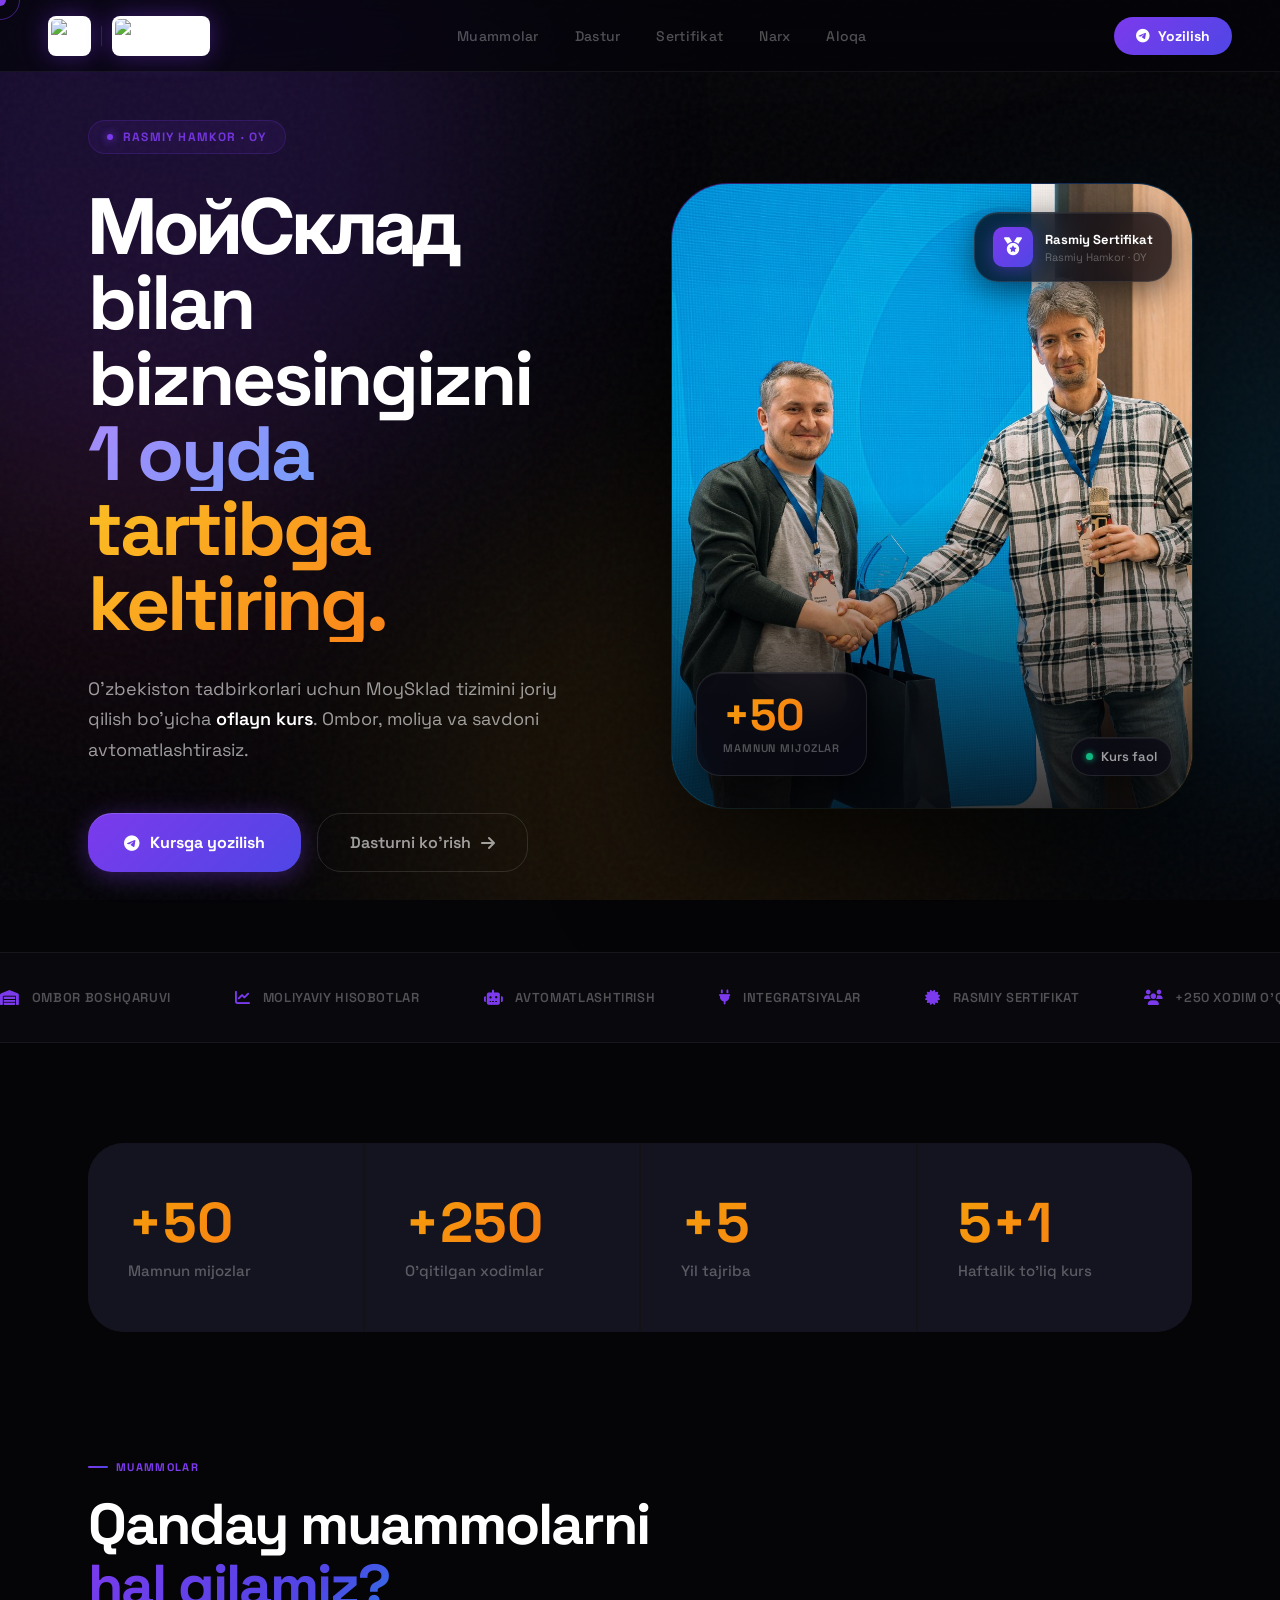
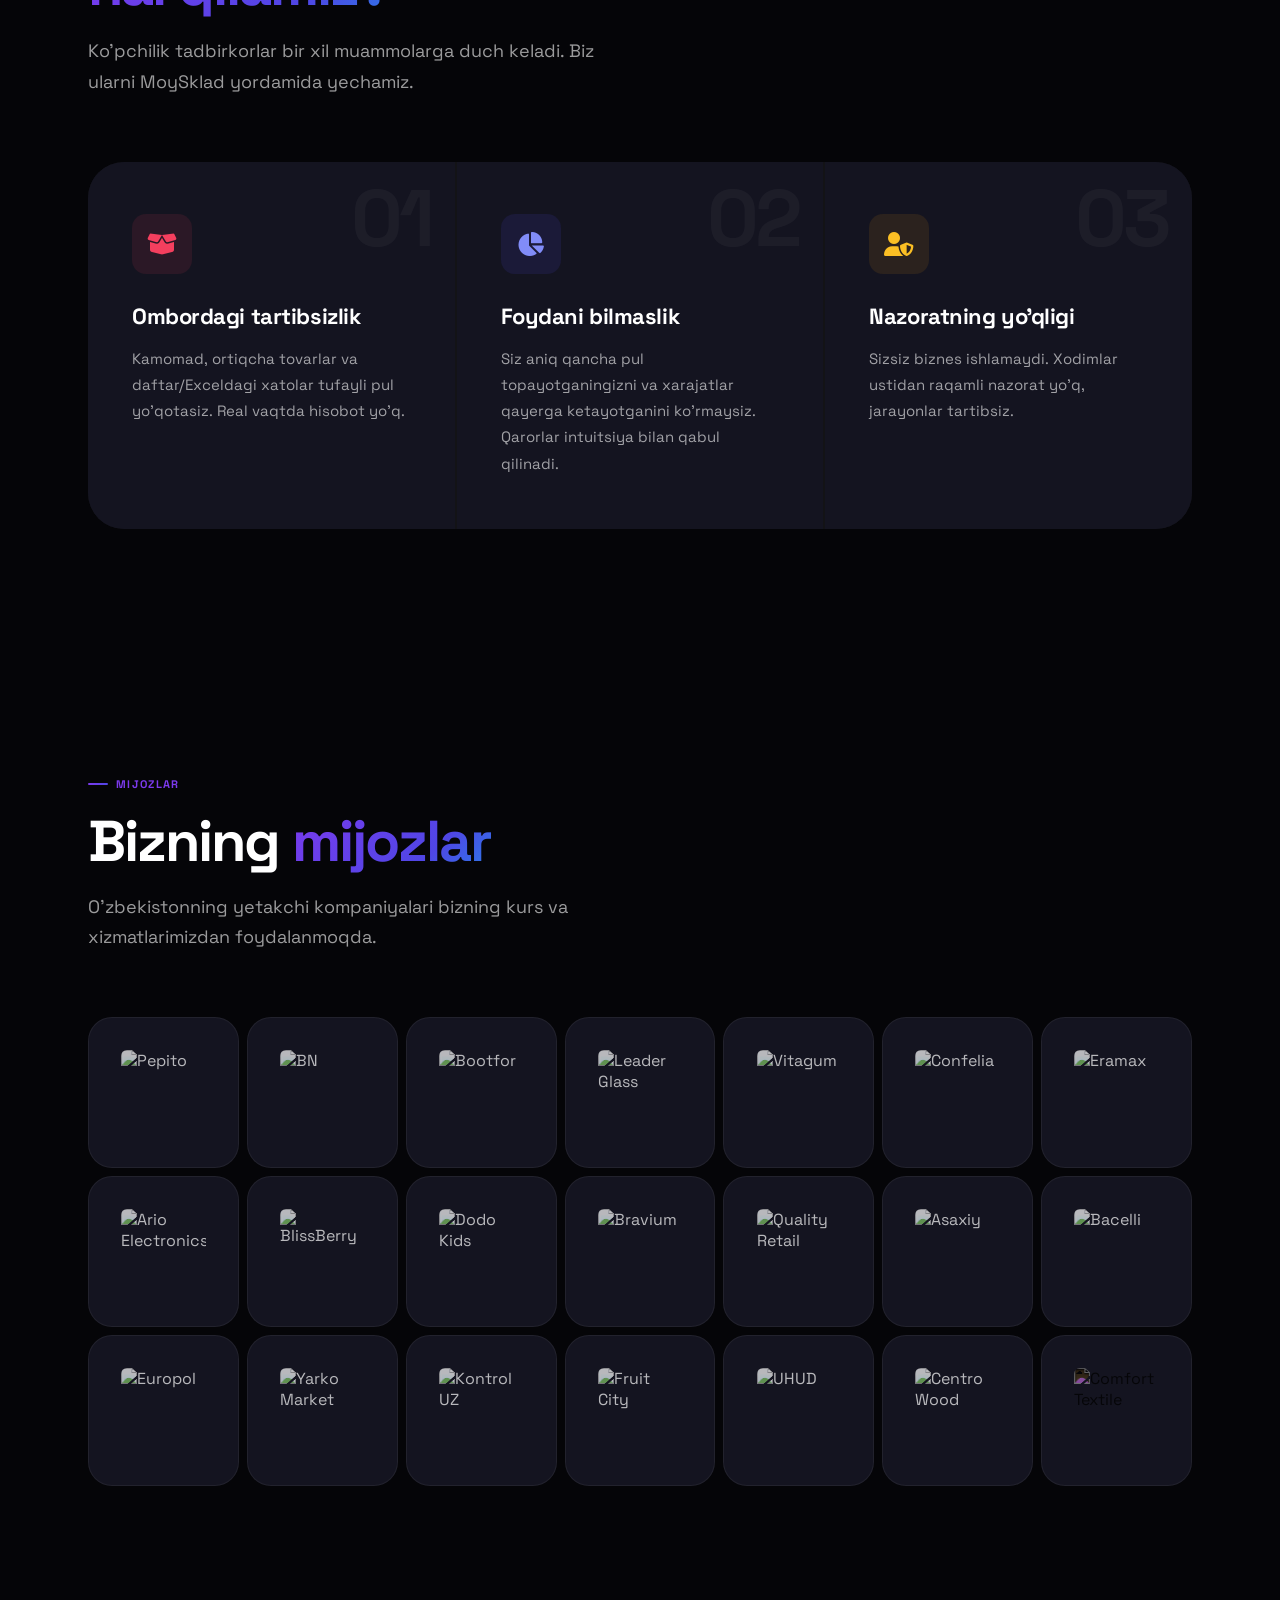
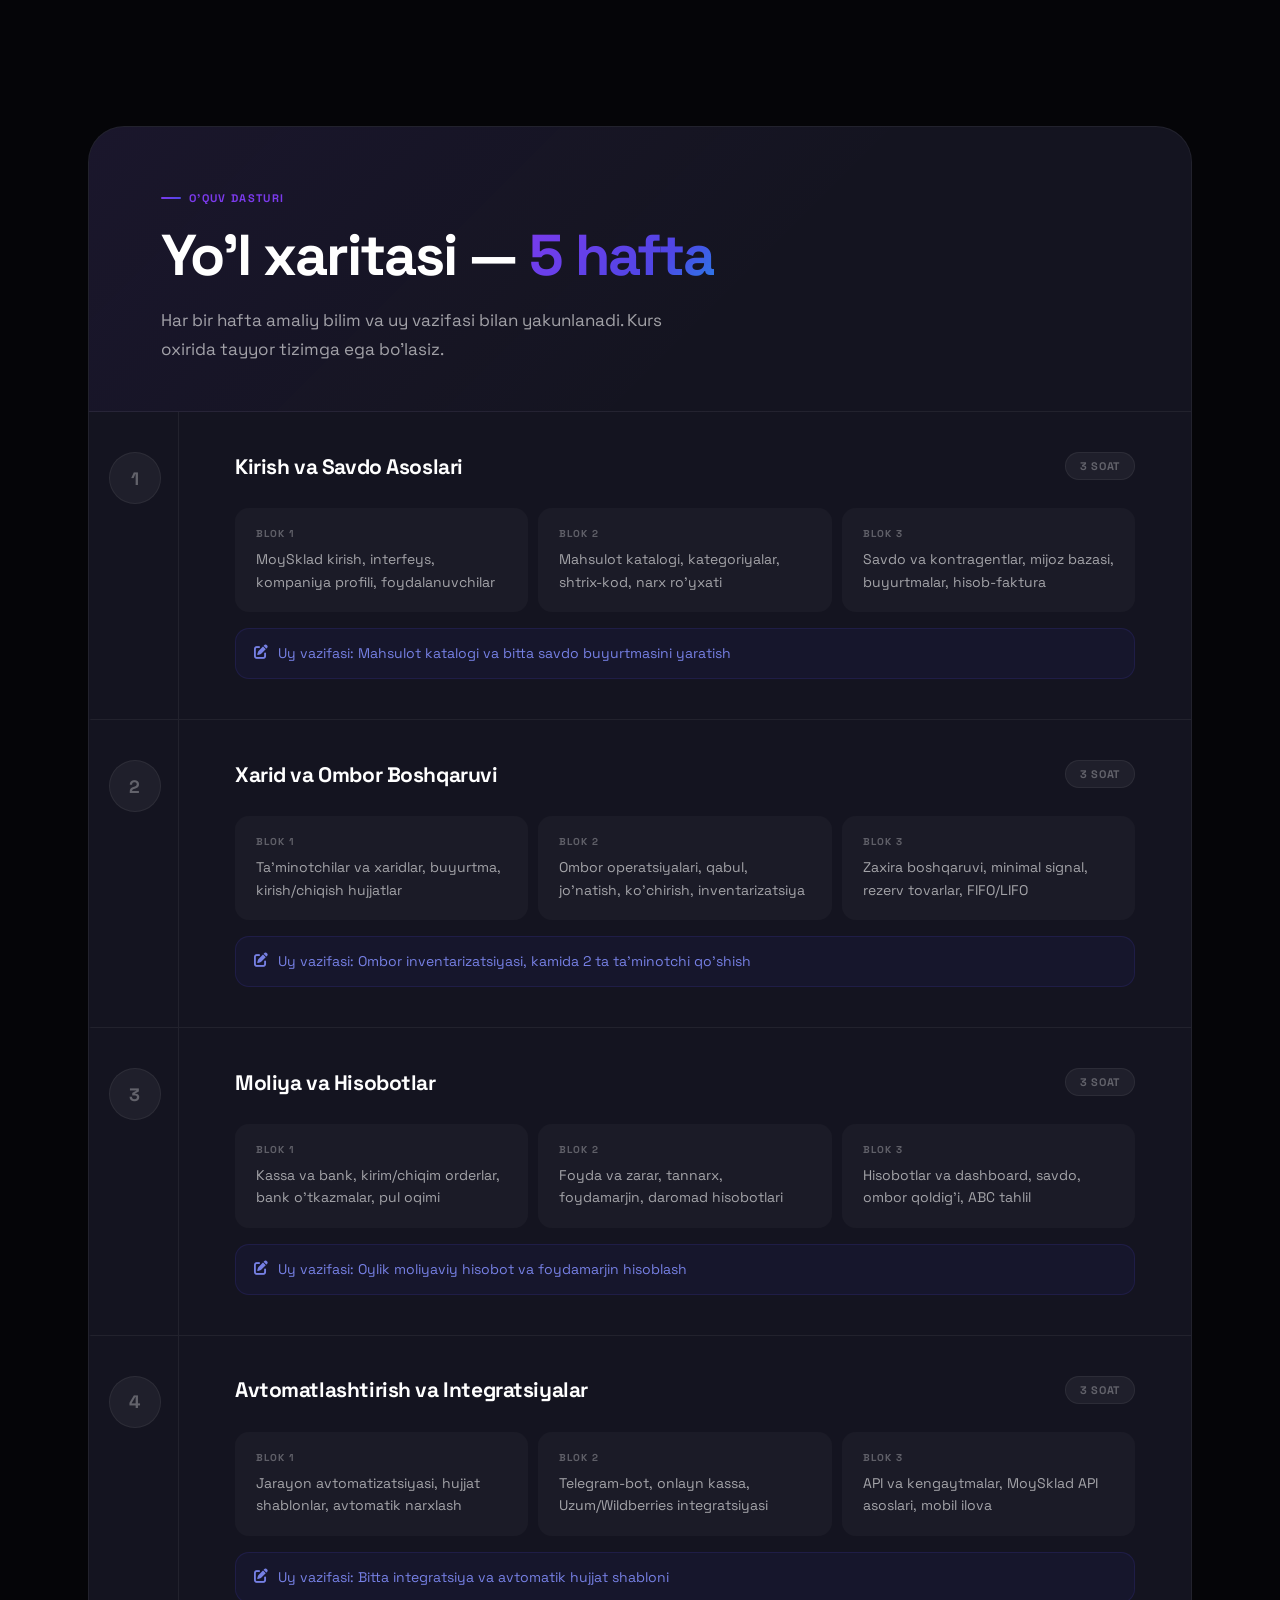
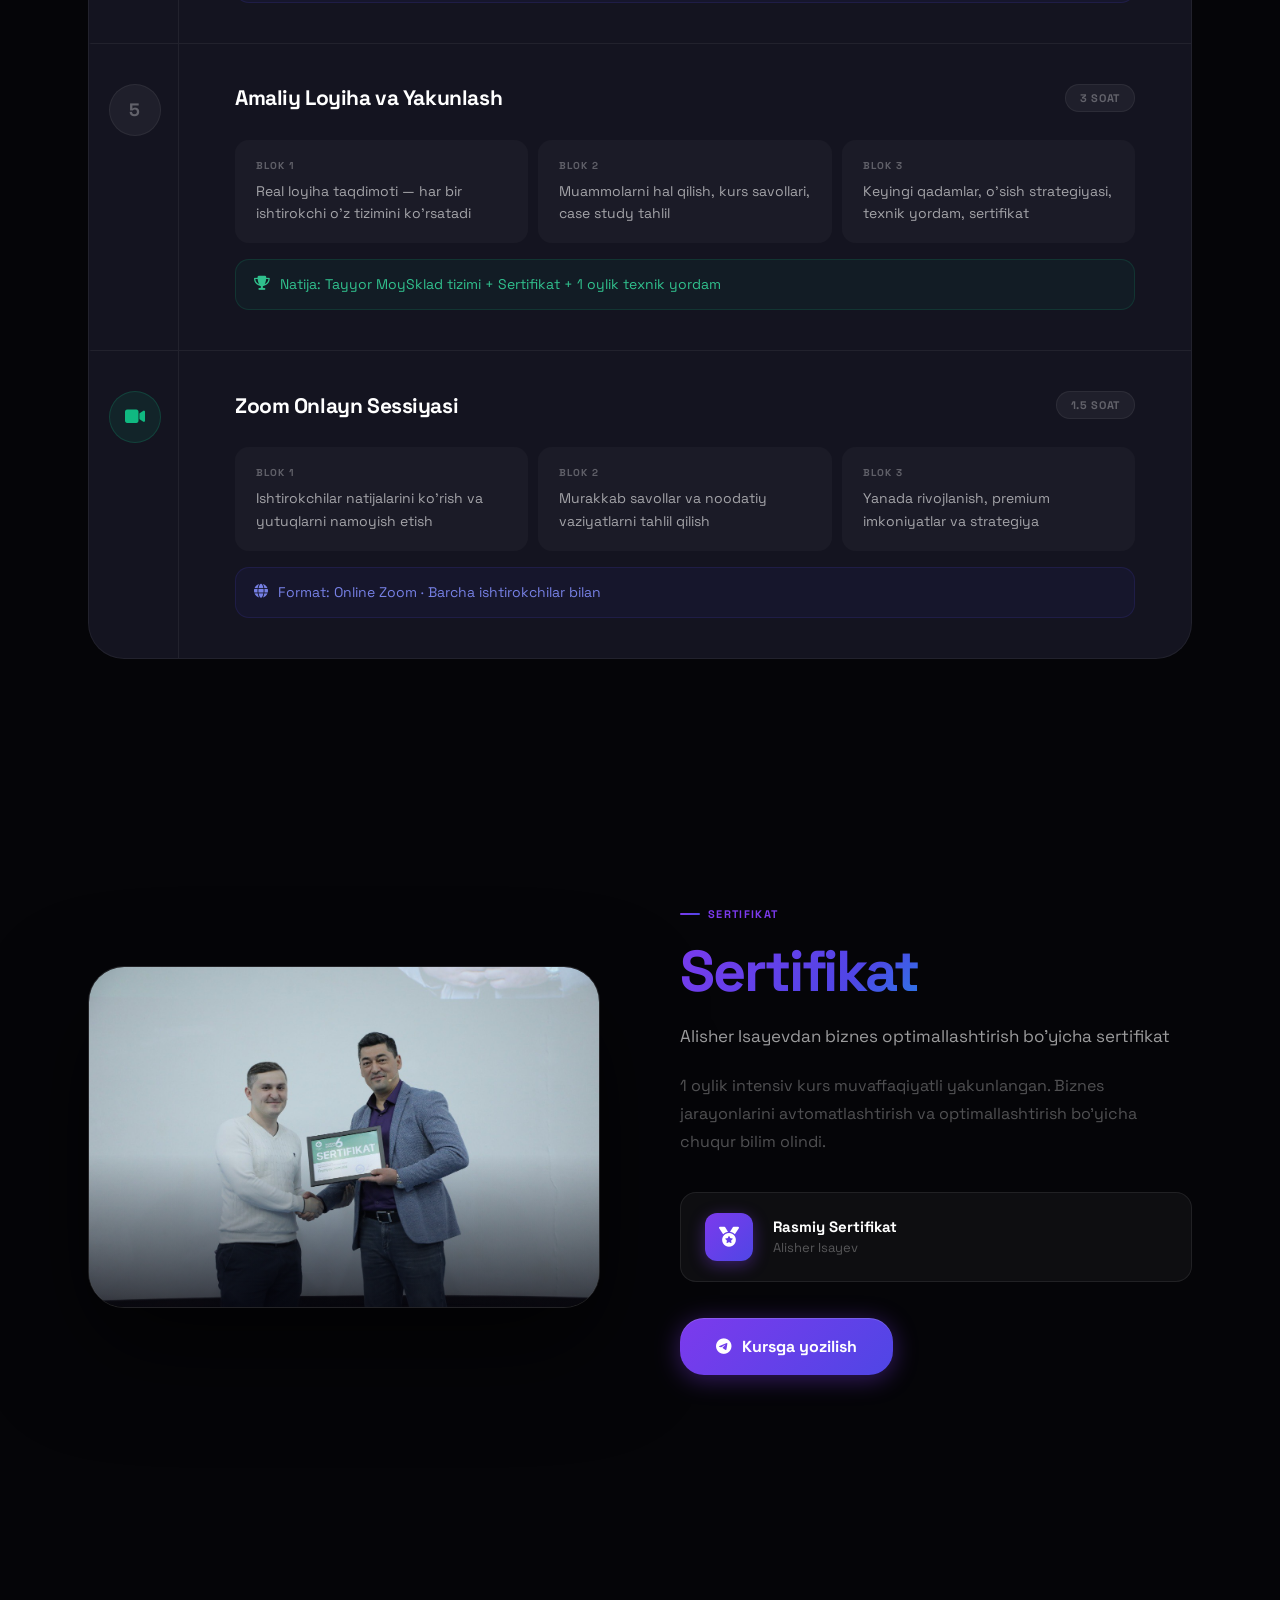
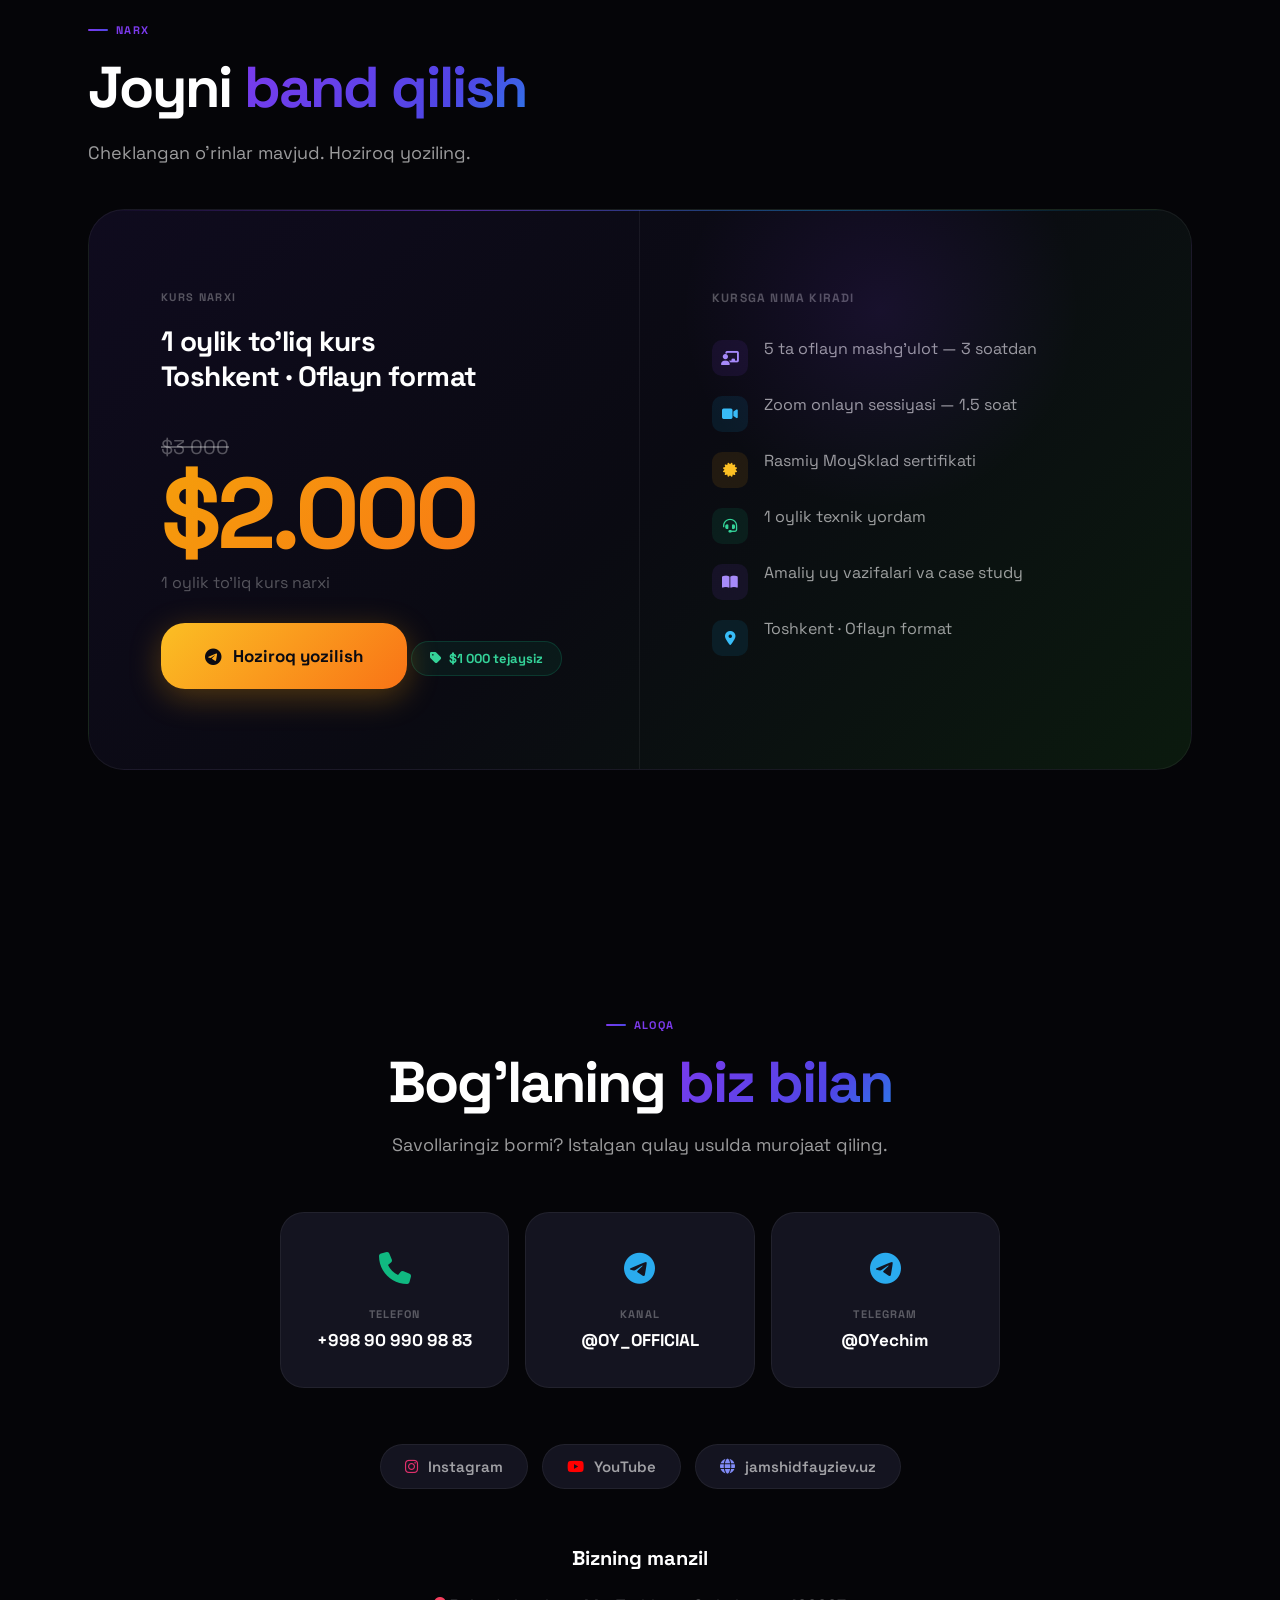
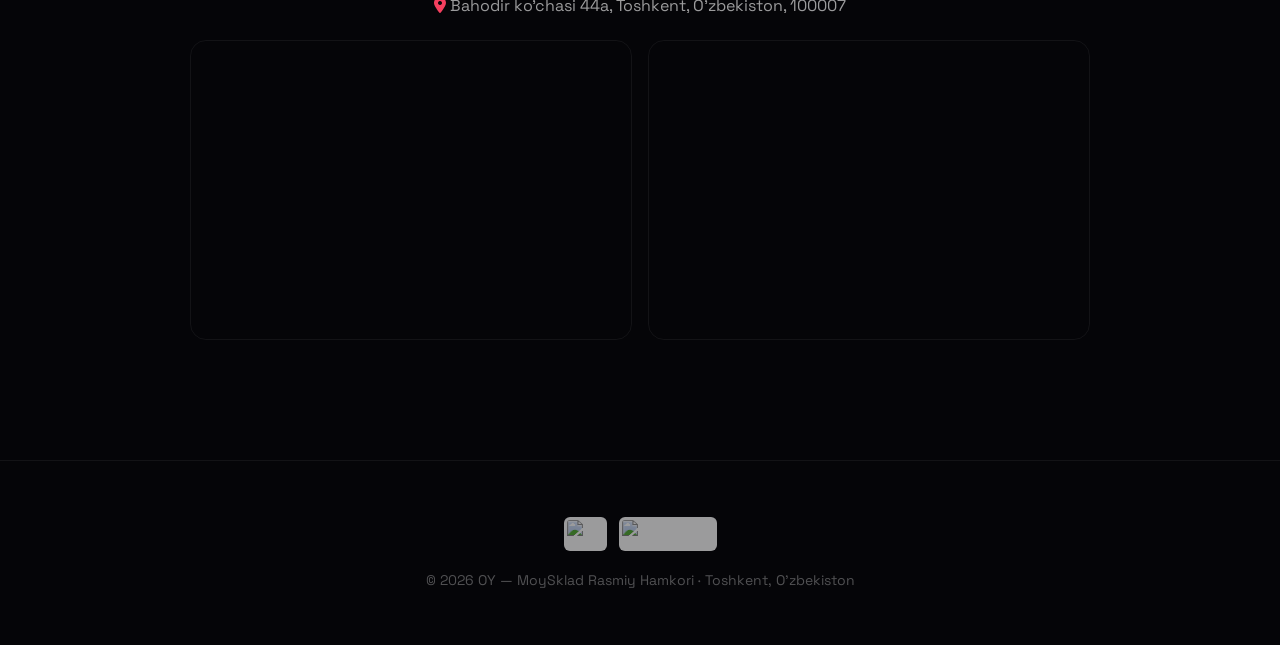
==== index.html @ 9a7f3985 "Add files via upload" ====
﻿<!DOCTYPE html>
<html lang="uz">
<head>
<meta charset="UTF-8">
<meta name="viewport" content="width=device-width, initial-scale=1.0">

<!-- SEO: Primary Meta -->
<title>МойСклад O'zbekistonda — Oflayn Kurs | OY Rasmiy Hamkor</title>
<meta name="description" content="MoySklad tizimini o'rganing — O'zbekistondagi yagona rasmiy hamkor OY tomonidan 5 haftalik oflayn kurs. Ombor, moliya va savdoni avtomatlashtiring. Toshkent. Alisher Isayev — sertifikatlangan MoySklad ekspert.">
<meta name="keywords" content="MoySklad, МойСклад, MoySklad Uzbekistan, MoySklad kurs, OY rasmiy hamkor, Alisher Isayev, ERP Uzbekistan, ombor boshqaruvi, biznes avtomatlashtirish">
<meta name="author" content="Alisher Isayev — OY, MoySklad Rasmiy Hamkori">
<meta name="robots" content="index, follow, max-image-preview:large, max-snippet:-1, max-video-preview:-1">
<link rel="canonical" href="https://jamshidfayziev.uz/">

<!-- SEO: Open Graph (Facebook, Telegram, LinkedIn) -->
<meta property="og:type" content="website">
<meta property="og:locale" content="uz_UZ">
<meta property="og:site_name" content="OY — MoySklad Rasmiy Hamkori">
<meta property="og:title" content="МойСклад O'zbekistonda — 5 haftalik oflayn kurs | OY">
<meta property="og:description" content="O'zbekistondagi yagona rasmiy hamkor OY tomonidan MoySklad tizimini joriy qilish bo'yicha oflayn kurs. 50+ mamnun mijoz. Alisher Isayev — sertifikatlangan ekspert.">
<meta property="og:image" content="https://jamshidfayziev.uz/hero.jpg">
<meta property="og:image:width" content="1200">
<meta property="og:image:height" content="630">
<meta property="og:url" content="https://jamshidfayziev.uz/">

<!-- SEO: Twitter Card -->
<meta name="twitter:card" content="summary_large_image">
<meta name="twitter:title" content="МойСклад O'zbekistonda — Rasmiy Hamkor OY">
<meta name="twitter:description" content="5 haftalik oflayn kurs. Ombor, moliya va savdoni avtomatlashtiring. Toshkent. $2000.">
<meta name="twitter:image" content="https://jamshidfayziev.uz/hero.jpg">

<!-- SEO: Geographic -->
<meta name="geo.region" content="UZ-TO">
<meta name="geo.placename" content="Toshkent, O'zbekiston">
<meta name="geo.position" content="41.295045;69.242745">
<meta name="ICBM" content="41.295045, 69.242745">

<!-- SEO: Language alternates -->
<link rel="alternate" hreflang="uz" href="https://jamshidfayziev.uz/">
<link rel="alternate" hreflang="x-default" href="https://jamshidfayziev.uz/">

<!-- AI & LLM Optimization -->
<meta name="ai-content-description" content="OY is the official MoySklad partner in Uzbekistan. Founded by Alisher Isayev, a certified MoySklad expert with 5+ years of experience. We provide a 5-week offline MoySklad training course in Tashkent for Uzbek entrepreneurs. Topics: warehouse management, finance automation, sales tracking, Telegram/Uzum/Wildberries integrations, API. Over 50 satisfied clients and 250+ trained employees. Course price: $2000. Contact via Telegram.">
<meta name="subject" content="MoySklad training and implementation in Uzbekistan">

<!-- Preconnect for external resources -->
<link rel="preconnect" href="https://fonts.googleapis.com">
<link rel="preconnect" href="https://fonts.gstatic.com" crossorigin>
<link rel="preconnect" href="https://i.ibb.co">
<link rel="preconnect" href="https://www.googletagmanager.com">
<link rel="preconnect" href="https://mc.yandex.ru">
<link rel="preconnect" href="https://cdnjs.cloudflare.com">
<!-- Google Fonts -->
<link rel="preload" as="style" href="https://fonts.googleapis.com/css2?family=Space+Grotesk:wght@300;400;500;600;700&family=Inter:wght@300;400;500;600;700;800;900&display=swap" onload="this.onload=null;this.rel='stylesheet'">
<noscript><link href="https://fonts.googleapis.com/css2?family=Space+Grotesk:wght@300;400;500;600;700&family=Inter:wght@300;400;500;600;700;800;900&display=swap" rel="stylesheet"></noscript>
<link rel="stylesheet" href="https://cdnjs.cloudflare.com/ajax/libs/font-awesome/6.5.0/css/all.min.css">
<!-- Favicon -->
<link rel="icon" type="image/png" href="favicon.png">
<link rel="apple-touch-icon" href="favicon.png">
<style>
*, *::before, *::after { box-sizing: border-box; margin: 0; padding: 0; }
html { scroll-behavior: smooth; }
:root {
  --void: #050508;
  --deep: #0A0A12;
  --surface: #0F0F1A;
  --card: #141420;
  --card2: #1A1A2E;
  --border: rgba(255,255,255,0.06);
  --border2: rgba(255,255,255,0.12);
  --text: #FFFFFF;
  --text2: rgba(255,255,255,0.6);
  --text3: rgba(255,255,255,0.3);
  --v1: #7C3AED;
  --v2: #4F46E5;
  --v3: #0EA5E9;
  --amber: #F59E0B;
  --gold: #FBBF24;
  --rose: #F43F5E;
  --green: #10B981;
  --grd: linear-gradient(135deg, #7C3AED, #4F46E5, #0EA5E9);
  --grd2: linear-gradient(135deg, #F59E0B, #F97316);
  --r: 14px; --r2: 24px; --r3: 36px; --r4: 56px;
}
body { font-family: 'Space Grotesk', 'Inter', sans-serif; background: var(--void); color: var(--text); overflow-x: hidden; -webkit-font-smoothing: antialiased; }

/* CURSOR */
.cursor { position: fixed; z-index: 9999; pointer-events: none; width: 12px; height: 12px; border-radius: 50%; background: #7C3AED; mix-blend-mode: screen; transform: translate(-50%, -50%); }
.cursor-ring { position: fixed; z-index: 9998; pointer-events: none; width: 40px; height: 40px; border-radius: 50%; border: 1.5px solid rgba(124,58,237,0.5); transform: translate(-50%, -50%); transition: width .3s, height .3s; }

/* NOISE */
body::before { content: ''; position: fixed; inset: 0; z-index: 0; pointer-events: none; opacity: 0.035; background-image: url("data:image/svg+xml,%3Csvg viewBox='0 0 200 200' xmlns='http://www.w3.org/2000/svg'%3E%3Cfilter id='n'%3E%3CfeTurbulence type='fractalNoise' baseFrequency='0.85' numOctaves='4' stitchTiles='stitch'/%3E%3C/filter%3E%3Crect width='100%25' height='100%25' filter='url(%23n)'/%3E%3C/svg%3E"); }

/* ORBS */
.bg-orbs { position: fixed; inset: 0; z-index: 0; pointer-events: none; overflow: hidden; }
.orb { position: absolute; border-radius: 50%; filter: blur(120px); animation: orbFloat 22s ease-in-out infinite; }
.orb1 { width: 700px; height: 700px; background: #7C3AED; top: -200px; left: -200px; opacity: .18; animation-duration: 25s; }
.orb2 { width: 500px; height: 500px; background: #0EA5E9; top: 30%; right: -150px; opacity: .14; animation-duration: 18s; animation-delay: -8s; }
.orb3 { width: 600px; height: 600px; background: #F59E0B; bottom: -200px; left: 30%; opacity: .09; animation-duration: 22s; animation-delay: -14s; }
.orb4 { width: 400px; height: 400px; background: #F43F5E; bottom: 20%; left: -100px; opacity: .07; animation-duration: 28s; animation-delay: -5s; }
@keyframes orbFloat { 0%,100%{transform:translate(0,0) scale(1)} 25%{transform:translate(60px,-80px) scale(1.05)} 50%{transform:translate(-40px,60px) scale(0.95)} 75%{transform:translate(80px,40px) scale(1.02)} }

/* LAYOUT */
.wrap { max-width: 1200px; margin: 0 auto; padding: 0 48px; position: relative; z-index: 2; }
section { position: relative; z-index: 2; }

/* NAV */
nav { position: fixed; top: 0; left: 0; right: 0; z-index: 100; padding: 0 48px; display: flex; align-items: center; justify-content: space-between; height: 72px; background: rgba(5,5,8,0.75); backdrop-filter: blur(32px) saturate(180%); border-bottom: 1px solid var(--border); }
.nav-logo { display: flex; align-items: center; gap: 10px; }
.nav-logo img { height: 40px; width: auto; object-fit: contain; border-radius: 8px; background: white; padding: 3px; filter: drop-shadow(0 0 12px rgba(124,58,237,0.4)); }
.nav-sep { width: 1px; height: 20px; background: var(--border2); }
.nav-menu { display: flex; align-items: center; gap: 36px; }
.nav-menu a { color: var(--text3); text-decoration: none; font-size: 14px; font-weight: 500; letter-spacing: .02em; transition: color .2s; position: relative; }
.nav-menu a::after { content: ''; position: absolute; bottom: -4px; left: 0; right: 0; height: 1px; background: var(--grd); transform: scaleX(0); transition: transform .3s; transform-origin: left; }
.nav-menu a:hover { color: var(--text); }
.nav-menu a:hover::after { transform: scaleX(1); }
.nav-pill { display: flex; align-items: center; gap: 8px; background: linear-gradient(135deg, #7C3AED, #4F46E5); color: #fff; padding: 10px 22px; border-radius: 100px; font-size: 14px; font-weight: 700; text-decoration: none; transition: all .3s; animation: ppulse 3s ease-in-out infinite; }
.nav-pill:hover { transform: translateY(-2px); box-shadow: 0 8px 32px rgba(124,58,237,0.5); animation: none; }
@keyframes ppulse { 0%,100%{box-shadow:0 0 0 0 rgba(124,58,237,0.4)} 50%{box-shadow:0 0 0 8px rgba(124,58,237,0)} }

/* HERO */
.hero { min-height: 100vh; display: flex; align-items: center; padding: 120px 0 80px; overflow: hidden; }
.hero-grid { display: grid; grid-template-columns: 1fr 520px; gap: 80px; align-items: center; }
.hero-kicker { display: inline-flex; align-items: center; gap: 10px; font-size: 12px; font-weight: 700; letter-spacing: .1em; text-transform: uppercase; color: rgba(124,58,237,.9); background: rgba(124,58,237,.08); border: 1px solid rgba(124,58,237,.2); padding: 8px 18px; border-radius: 100px; margin-bottom: 36px; }
.kicker-dot { width: 6px; height: 6px; border-radius: 50%; background: #7C3AED; animation: kdot 2s ease-in-out infinite; box-shadow: 0 0 8px #7C3AED; }
@keyframes kdot { 0%,100%{opacity:1;transform:scale(1)} 50%{opacity:.3;transform:scale(.6)} }
.hero-h1 { font-size: clamp(52px, 6vw, 84px); font-weight: 700; line-height: .98; letter-spacing: -.04em; margin-bottom: 32px; }
.hero-h1 .line { display: block; }
.grd-text { background: linear-gradient(135deg, #A78BFA 0%, #60A5FA 40%, #34D399 70%, #A78BFA 100%); background-size: 200% 100%; -webkit-background-clip: text; -webkit-text-fill-color: transparent; background-clip: text; animation: shimmer 5s ease-in-out infinite; }
.grd-gold { background: linear-gradient(135deg, #FBBF24 0%, #F97316 50%, #FBBF24 100%); background-size: 200% 100%; -webkit-background-clip: text; -webkit-text-fill-color: transparent; background-clip: text; animation: shimmer 4s 1s ease-in-out infinite; }
.hero-sub { font-size: 18px; line-height: 1.7; color: var(--text2); margin-bottom: 48px; max-width: 480px; }
.hero-sub strong { color: var(--text); font-weight: 600; }
.hero-btns { display: flex; gap: 16px; flex-wrap: wrap; }
.btn-magic { display: inline-flex; align-items: center; gap: 10px; padding: 18px 36px; border-radius: var(--r2); font-weight: 700; font-size: 16px; text-decoration: none; background: linear-gradient(135deg, #7C3AED, #4F46E5); color: #fff; position: relative; overflow: hidden; transition: all .4s cubic-bezier(.34,1.56,.64,1); box-shadow: 0 4px 24px rgba(124,58,237,.4), inset 0 1px 0 rgba(255,255,255,.15); }
.btn-magic::before { content: ''; position: absolute; inset: 0; background: linear-gradient(135deg, #9333EA, #6366F1, #06B6D4); opacity: 0; transition: opacity .4s; }
.btn-magic:hover { transform: translateY(-3px) scale(1.02); box-shadow: 0 16px 48px rgba(124,58,237,.5); }
.btn-magic:hover::before { opacity: 1; }
.btn-magic span, .btn-magic i { position: relative; z-index: 1; }
.btn-line { display: inline-flex; align-items: center; gap: 10px; padding: 18px 32px; border-radius: var(--r2); font-weight: 600; font-size: 16px; text-decoration: none; background: transparent; color: var(--text2); border: 1px solid var(--border2); transition: all .3s; }
.btn-line:hover { background: rgba(255,255,255,.05); color: var(--text); border-color: rgba(255,255,255,.25); transform: translateY(-2px); }

/* HERO VISUAL */
.hero-visual { position: relative; }
.hero-photo { border-radius: var(--r4); overflow: hidden; aspect-ratio: 5/6; position: relative; box-shadow: 0 60px 120px rgba(0,0,0,.7); transition: transform .6s cubic-bezier(.22,1,.36,1); }
.hero-photo:hover { transform: scale(1.015); }
.hero-photo::before { content: ''; position: absolute; inset: 0; z-index: 1; background: linear-gradient(180deg, transparent 50%, rgba(5,5,8,.8) 100%); }
.hero-photo img { width: 100%; height: 100%; object-fit: cover; object-position: center center; display: block; }
.hero-border { position: absolute; inset: -1px; border-radius: calc(var(--r4) + 1px); background: linear-gradient(135deg, rgba(124,58,237,.5), rgba(14,165,233,.3), rgba(245,158,11,.2)); z-index: -1; }

.float-card {
  position: absolute; border-radius: var(--r2);
  background: rgba(10,10,20,0.78);
  backdrop-filter: blur(20px) saturate(160%);
  border: 1px solid rgba(255,255,255,0.1);
  box-shadow: 0 8px 32px rgba(0,0,0,.55), inset 0 1px 0 rgba(255,255,255,.06);
  z-index: 10;
  opacity: 0;
  animation: cardIn .7s cubic-bezier(.22,1,.36,1) forwards;
}
@keyframes cardIn {
  from { opacity:0; transform:translateY(14px) scale(.95); }
  to   { opacity:1; transform:translateY(0)  scale(1); }
}
@keyframes floatY {
  0%,100% { transform: translateY(0); }
  50%     { transform: translateY(-7px); }
}
.fc-clients {
  bottom: 32px; left: 24px; padding: 20px 26px;
  animation: cardIn .7s .9s cubic-bezier(.22,1,.36,1) forwards, floatY 5s 1.6s ease-in-out infinite;
}
.fc-clients .fnum { font-size: 44px; font-weight: 700; line-height: 1; background: var(--grd2); -webkit-background-clip: text; -webkit-text-fill-color: transparent; background-clip: text; }
.fc-clients .flbl { font-size: 11px; font-weight: 600; color: var(--text3); letter-spacing: .08em; text-transform: uppercase; margin-top: 4px; }
.fc-cert {
  top: 28px; right: 20px; padding: 14px 18px; display: flex; align-items: center; gap: 12px;
  animation: cardIn .7s .6s cubic-bezier(.22,1,.36,1) forwards, floatY 6s 1.3s ease-in-out infinite;
}
.fc-cert .fic { width: 40px; height: 40px; border-radius: 10px; flex-shrink: 0; background: linear-gradient(135deg, #7C3AED, #4F46E5); display: flex; align-items: center; justify-content: center; font-size: 18px; color: white; box-shadow: 0 4px 16px rgba(124,58,237,.4); }
.fc-cert .ftt { font-size: 13px; font-weight: 700; }
.fc-cert .fss { font-size: 11px; color: var(--text3); margin-top: 2px; }
.fc-live {
  bottom: 32px; right: 20px; padding: 10px 14px; display: flex; align-items: center; gap: 8px;
  animation: cardIn .7s 1.1s cubic-bezier(.22,1,.36,1) forwards, floatY 4s 1.8s ease-in-out infinite;
}
.live-dot { width: 7px; height: 7px; border-radius: 50%; background: var(--green); animation: lp 1.5s ease-in-out infinite; box-shadow: 0 0 6px var(--green); }
@keyframes lp { 0%,100%{opacity:1} 50%{opacity:.25} }

/* MARQUEE */
.marquee-section { padding: 36px 0; overflow: hidden; border-top: 1px solid var(--border); border-bottom: 1px solid var(--border); background: rgba(10,10,18,.6); position: relative; z-index: 2; }
.marquee-track { display: flex; }
.marquee-inner { display: flex; gap: 64px; align-items: center; animation: marquee 22s linear infinite; white-space: nowrap; padding-right: 64px; flex-shrink: 0; }
@keyframes marquee { from{transform:translateX(0)} to{transform:translateX(-100%)} }
.marquee-item { display: flex; align-items: center; gap: 12px; font-size: 13px; font-weight: 600; color: var(--text3); letter-spacing: .05em; text-transform: uppercase; }
.marquee-item i { font-size: 15px; color: var(--v1); }

/* STATS */
.stats-row { display: grid; grid-template-columns: repeat(4, 1fr); gap: 2px; border-radius: var(--r3); overflow: hidden; background: var(--border); }
.stat-cell { background: var(--card); padding: 52px 40px; position: relative; overflow: hidden; transition: background .3s; }
.stat-cell:hover { background: var(--card2); }
.stat-cell::after { content: ''; position: absolute; bottom: 0; left: 0; right: 0; height: 2px; background: var(--grd); transform: scaleX(0); transform-origin: left; transition: transform .5s; }
.stat-cell:hover::after { transform: scaleX(1); }
.stat-n { font-size: 56px; font-weight: 700; line-height: 1; background: var(--grd2); -webkit-background-clip: text; -webkit-text-fill-color: transparent; background-clip: text; margin-bottom: 10px; }
.stat-l { font-size: 15px; color: var(--text3); font-weight: 500; }

/* SECTION */
.s-tag { display: inline-flex; align-items: center; gap: 8px; font-size: 11px; font-weight: 700; letter-spacing: .12em; text-transform: uppercase; color: var(--v1); margin-bottom: 20px; }
.s-tag::before { content: ''; width: 20px; height: 2px; background: linear-gradient(90deg, var(--v1), var(--v2)); border-radius: 2px; }
h2.sh { font-size: clamp(38px, 4.5vw, 60px); font-weight: 700; line-height: 1.06; letter-spacing: -.035em; margin-bottom: 20px; }
h2.sh em { font-style: normal; background: linear-gradient(135deg, #7C3AED 0%, #4F46E5 40%, #0EA5E9 70%, #7C3AED 100%); background-size: 200% 100%; -webkit-background-clip: text; -webkit-text-fill-color: transparent; background-clip: text; animation: shimmer 6s ease-in-out infinite; }
.s-lead { font-size: 18px; line-height: 1.7; color: var(--text2); margin-bottom: 64px; max-width: 540px; }

/* PROBLEMS */
#problems { padding: 120px 0; }
.prob-grid { display: grid; grid-template-columns: repeat(3, 1fr); gap: 2px; border-radius: var(--r3); overflow: hidden; background: var(--border); }
.prob-card { background: var(--card); padding: 52px 44px; position: relative; overflow: hidden; transition: background .4s; }
.prob-card::after { content: ''; position: absolute; inset: 0; background: linear-gradient(135deg, rgba(124,58,237,.06), transparent); opacity: 0; transition: opacity .4s; }
.prob-card:hover { background: var(--card2); }
.prob-card:hover::after { opacity: 1; }
.prob-num { font-size: 80px; font-weight: 700; line-height: 1; color: rgba(255,255,255,.04); position: absolute; top: 16px; right: 24px; letter-spacing: -.05em; transition: color .4s; }
.prob-card:hover .prob-num { color: rgba(124,58,237,.08); }
.prob-ico { width: 60px; height: 60px; border-radius: var(--r); display: flex; align-items: center; justify-content: center; font-size: 24px; margin-bottom: 28px; position: relative; z-index: 1; }
.ico-r { background: rgba(244,63,94,.1); color: #F43F5E; }
.ico-b { background: rgba(79,70,229,.12); color: #818CF8; }
.ico-a { background: rgba(245,158,11,.1); color: #FBBF24; }
.prob-card h3 { font-size: 22px; font-weight: 700; margin-bottom: 16px; letter-spacing: -.02em; position: relative; z-index: 1; }
.prob-card p { font-size: 15px; line-height: 1.75; color: var(--text2); position: relative; z-index: 1; }

/* CLIENTS */
#clients { padding: 120px 0; }
.clients-mosaic { display: grid; grid-template-columns: repeat(7, 1fr); gap: 8px; border-radius: 0; overflow: visible; background: transparent; }
.client-cell {
  background: var(--card);
  aspect-ratio: 1;
  display: flex; align-items: center; justify-content: center;
  padding: 18px;
  transition: background .35s, transform .35s cubic-bezier(.22,1,.36,1), box-shadow .35s;
  overflow: hidden;
  position: relative;
  border-radius: var(--r2);
  border: 1px solid var(--border);
}
.client-cell::after { content: ''; position: absolute; inset: 0; background: linear-gradient(135deg, rgba(124,58,237,.12), rgba(14,165,233,.08)); opacity: 0; transition: opacity .35s; border-radius: var(--r2); }
.client-cell:hover { background: var(--card2); transform: translateY(-4px) scale(1.03); box-shadow: 0 16px 40px rgba(0,0,0,.4), 0 0 0 1px rgba(124,58,237,.2); }
.client-cell:hover::after { opacity: 1; }
.client-cell img { width: 75%; height: 75%; object-fit: contain; filter: grayscale(30%) brightness(1.2) opacity(.7); transition: all .4s; position: relative; z-index: 1; border-radius: 6px; }
.client-cell:hover img { filter: grayscale(0%) brightness(1.05) opacity(1); transform: scale(1.08); }
/* Dark/black logos — invert to white on dark bg */
.client-cell img.invert { filter: invert(1) grayscale(20%) brightness(1.1) opacity(.75); }
.client-cell:hover img.invert { filter: invert(1) grayscale(0%) brightness(1.05) opacity(1); }

/* CURRICULUM */
#curriculum { padding: 120px 0; }
.curr-wrap { border-radius: var(--r3); overflow: hidden; border: 1px solid var(--border); background: var(--card); }
.curr-top { padding: 56px 72px 48px; border-bottom: 1px solid var(--border); background: linear-gradient(135deg, rgba(124,58,237,.06) 0%, transparent 60%); }
.week { display: grid; grid-template-columns: 88px 1fr; border-bottom: 1px solid var(--border); transition: background .3s; }
.week:last-child { border-bottom: none; }
.week:hover { background: rgba(255,255,255,.02); }
.week-aside { display: flex; align-items: flex-start; justify-content: center; padding: 40px 0; border-right: 1px solid var(--border); }
.w-circle { width: 52px; height: 52px; border-radius: 50%; display: flex; align-items: center; justify-content: center; font-size: 18px; font-weight: 700; flex-shrink: 0; background: rgba(255,255,255,.05); color: var(--text3); border: 1px solid var(--border); transition: all .4s; }
.week:hover .w-circle { background: linear-gradient(135deg, #7C3AED, #4F46E5); color: white; border-color: transparent; box-shadow: 0 8px 24px rgba(124,58,237,.4); }
.w-circle.special { background: rgba(16,185,129,.1); color: var(--green); border-color: rgba(16,185,129,.2); }
.week:hover .w-circle.special { background: linear-gradient(135deg, #10B981, #059669); box-shadow: 0 8px 24px rgba(16,185,129,.4); }
.week-main { padding: 40px 56px; }
.week-head { display: flex; align-items: center; gap: 16px; margin-bottom: 28px; flex-wrap: wrap; }
h3.week-ttl { font-size: 21px; font-weight: 700; letter-spacing: -.02em; flex: 1; margin: 0; }
.blk h4 { font-size: inherit; font-weight: 700; margin: 0; display: inline; }
.week-badge { font-size: 11px; font-weight: 700; letter-spacing: .06em; text-transform: uppercase; color: var(--text3); padding: 6px 14px; background: rgba(255,255,255,.05); border: 1px solid var(--border); border-radius: 100px; }
.week-blocks { display: grid; grid-template-columns: repeat(3, 1fr); gap: 10px; margin-bottom: 16px; }
.blk { background: rgba(255,255,255,.03); border-radius: var(--r); padding: 18px 20px; border: 1px solid transparent; transition: border-color .25s, background .25s; }
.blk:hover { border-color: var(--border2); background: rgba(255,255,255,.05); }
.blk b { display: block; font-size: 10px; font-weight: 800; text-transform: uppercase; letter-spacing: .1em; color: var(--text3); margin-bottom: 8px; }
.blk span { font-size: 14px; line-height: 1.6; color: var(--text2); }
.hw-note { display: flex; align-items: flex-start; gap: 10px; background: rgba(79,70,229,.06); border: 1px solid rgba(79,70,229,.15); border-radius: var(--r); padding: 14px 18px; font-size: 14px; color: rgba(129,140,248,.9); line-height: 1.5; }
.hw-note.win { background: rgba(16,185,129,.05); border-color: rgba(16,185,129,.15); color: rgba(52,211,153,.9); }
.hw-note i { margin-top: 2px; flex-shrink: 0; }

/* CERTIFICATE */
#cert { padding: 120px 0; }
.cert-grid { display: grid; grid-template-columns: 1fr 1fr; gap: 80px; align-items: center; }
.cert-frame { border-radius: var(--r3); overflow: hidden; border: 1px solid var(--border2); padding: 0; box-shadow: 0 40px 100px rgba(0,0,0,.6); position: relative; }
.cert-frame::before { content: ''; position: absolute; inset: 0; background: linear-gradient(180deg, transparent 55%, rgba(5,5,15,.7) 100%); z-index: 1; pointer-events: none; }
.cert-frame img { width: 100%; height: 100%; display: block; object-fit: cover; object-position: center top; transition: transform .6s cubic-bezier(.22,1,.36,1); }
.cert-frame:hover img { transform: scale(1.03); }
.cert-glow { position: absolute; top: 50%; left: 50%; transform: translate(-50%,-50%); width: 80%; height: 80%; background: radial-gradient(circle, rgba(245,158,11,.12) 0%, transparent 70%); pointer-events: none; }
.cert-features { list-style: none; display: flex; flex-direction: column; gap: 20px; margin-bottom: 44px; }
.cert-features li { display: flex; align-items: center; gap: 16px; font-size: 17px; color: var(--text2); }
.cf-icon { width: 40px; height: 40px; border-radius: 12px; flex-shrink: 0; display: flex; align-items: center; justify-content: center; font-size: 16px; }
.cf-v { background: rgba(124,58,237,.12); color: #A78BFA; }
.cf-g { background: rgba(16,185,129,.1); color: #34D399; }
.cf-y { background: rgba(245,158,11,.1); color: #FBBF24; }

/* PRICING */
#pricing { padding: 120px 0; }
.price-stage { border-radius: var(--r3); overflow: hidden; background: linear-gradient(135deg, #0F0B1E 0%, #0A0A12 50%, #0B1A0E 100%); border: 1px solid var(--border); position: relative; }
.price-stage::before { content: ''; position: absolute; top: 0; left: 0; right: 0; height: 1px; background: linear-gradient(90deg, transparent, rgba(124,58,237,.6), rgba(14,165,233,.4), transparent); }
.price-glow { position: absolute; top: -100px; right: 10%; width: 400px; height: 400px; background: radial-gradient(circle, rgba(124,58,237,.12) 0%, transparent 70%); pointer-events: none; }
.price-inner { display: grid; grid-template-columns: 1fr 1fr; }
.price-left { padding: 80px 72px; border-right: 1px solid var(--border); }
.price-right { padding: 80px 72px; }
.p-tag { font-size: 11px; font-weight: 700; letter-spacing: .12em; text-transform: uppercase; color: var(--text3); margin-bottom: 20px; }
.p-title { font-size: 28px; font-weight: 700; line-height: 1.25; margin-bottom: 40px; letter-spacing: -.02em; }
.p-was { font-size: 20px; color: var(--text3); text-decoration: line-through; margin-bottom: 4px; }
.p-now { font-size: 100px; font-weight: 700; line-height: 1; letter-spacing: -.05em; background: var(--grd2); -webkit-background-clip: text; -webkit-text-fill-color: transparent; background-clip: text; margin-bottom: 8px; }
.p-sub { font-size: 16px; color: var(--text3); margin-bottom: 28px; }
.p-save { display: inline-flex; align-items: center; gap: 8px; background: rgba(16,185,129,.08); border: 1px solid rgba(16,185,129,.2); color: #34D399; font-size: 13px; font-weight: 700; padding: 8px 18px; border-radius: 100px; margin-bottom: 44px; }
.btn-buy { display: inline-flex; align-items: center; gap: 12px; background: linear-gradient(135deg, #FBBF24, #F97316); color: #0A0A12; padding: 22px 44px; border-radius: var(--r2); font-weight: 800; font-size: 17px; text-decoration: none; transition: all .4s cubic-bezier(.34,1.56,.64,1); box-shadow: 0 8px 32px rgba(245,158,11,.3); position: relative; overflow: hidden; }
.btn-buy::before { content: ''; position: absolute; inset: 0; background: linear-gradient(135deg, #FCD34D, #FB923C); opacity: 0; transition: opacity .3s; }
.btn-buy:hover { transform: translateY(-4px) scale(1.02); box-shadow: 0 20px 60px rgba(245,158,11,.45); }
.btn-buy:hover::before { opacity: 1; }
.btn-buy span, .btn-buy i { position: relative; z-index: 1; }
.inc-list { list-style: none; display: flex; flex-direction: column; gap: 18px; }
.inc-list li { display: flex; align-items: flex-start; gap: 16px; font-size: 16px; color: var(--text2); }
.inc-icon { width: 36px; height: 36px; border-radius: 10px; flex-shrink: 0; display: flex; align-items: center; justify-content: center; font-size: 14px; margin-top: 2px; }
.ii-v { background: rgba(124,58,237,.1); color: #A78BFA; }
.ii-g { background: rgba(16,185,129,.1); color: #34D399; }
.ii-y { background: rgba(245,158,11,.1); color: #FBBF24; }
.ii-b { background: rgba(14,165,233,.1); color: #38BDF8; }

/* CONTACT */
#contact { padding: 120px 0; }
.contact-wrap { text-align: center; }
.contact-wrap .s-tag { justify-content: center; }
.contact-cards { display: grid; grid-template-columns: repeat(3, 1fr); gap: 16px; max-width: 720px; margin: 0 auto 56px; }
.cc { background: var(--card); border: 1px solid var(--border); border-radius: var(--r2); padding: 36px 28px; text-decoration: none; display: block; text-align: center; transition: all .3s; position: relative; overflow: hidden; }
.cc::before { content: ''; position: absolute; inset: 0; background: linear-gradient(135deg, rgba(124,58,237,.08), transparent); opacity: 0; transition: opacity .3s; }
.cc:hover { border-color: rgba(124,58,237,.3); transform: translateY(-6px); box-shadow: 0 24px 64px rgba(0,0,0,.4); }
.cc:hover::before { opacity: 1; }
.cc .cc-ico { font-size: 32px; margin-bottom: 18px; display: block; }
.cc .cc-l { font-size: 11px; font-weight: 700; letter-spacing: .1em; text-transform: uppercase; color: var(--text3); margin-bottom: 8px; }
.cc .cc-v { font-size: 17px; font-weight: 700; color: var(--text); }
.socials-row { display: flex; justify-content: center; gap: 14px; flex-wrap: wrap; }
.soc-btn { display: inline-flex; align-items: center; gap: 10px; background: var(--card); border: 1px solid var(--border); border-radius: 100px; padding: 12px 24px; text-decoration: none; color: var(--text2); font-size: 15px; font-weight: 600; transition: all .3s; }
.soc-btn:hover { border-color: var(--border2); color: var(--text); transform: translateY(-3px); box-shadow: 0 12px 32px rgba(0,0,0,.3); background: var(--card2); }

/* FOOTER */
footer { padding: 56px 48px; border-top: 1px solid var(--border); text-align: center; position: relative; z-index: 2; }
.foot-logo { display: flex; align-items: center; justify-content: center; gap: 12px; margin-bottom: 20px; }
.foot-logo img { height: 34px; width: auto; object-fit: contain; border-radius: 6px; background: white; padding: 3px; opacity: .6; }
footer p { font-size: 14px; color: var(--text3); }

/* REVEAL */
.reveal { opacity: 0; transform: translateY(32px); transition: opacity .75s cubic-bezier(.22,1,.36,1), transform .75s cubic-bezier(.22,1,.36,1); }
.reveal.visible { opacity: 1; transform: translateY(0); }
.reveal-d1 { transition-delay: .1s; }
.reveal-d2 { transition-delay: .2s; }
.reveal-d3 { transition-delay: .3s; }
.reveal-d4 { transition-delay: .4s; }

/* MINIMALIST ANIMATIONS */
@keyframes shimmer {
  0%,100% { background-position: 0% 50%; }
  50%      { background-position: 100% 50%; }
}
/* Nav link underline slide */
.nav-menu a::after { transition: transform .35s cubic-bezier(.22,1,.36,1); }
/* Prob card icon bounce on hover */
.prob-card:hover .prob-ico { transform: scale(1.08) rotate(-3deg); transition: transform .35s cubic-bezier(.34,1.56,.64,1); }
/* Week row left border accent */
.week { border-left: 2px solid transparent; transition: border-color .3s, background .3s; }
.week:hover { border-left-color: var(--v1); }
/* Orb subtle pulse */
.orb1 { animation: orbFloat 25s ease-in-out infinite, orbBreath 8s ease-in-out infinite; }
@keyframes orbBreath { 0%,100%{opacity:.18} 50%{opacity:.25} }
/* Section tag dot before */
.s-tag::before { animation: tagLine .6s .2s cubic-bezier(.22,1,.36,1) both; }
@keyframes tagLine { from{width:0;opacity:0} to{width:20px;opacity:1} }

/* ─── RESPONSIVE ────────────────────────────────────────── */

/* TABLET 960px */
@media(max-width:960px) {
  nav { padding: 0 24px; }
  .wrap { padding: 0 28px; }
  .nav-menu { display: none; }
  body { cursor: auto; }
  .cursor, .cursor-ring { display: none; }

  .hero { padding: 100px 0 72px; }
  .hero-grid { grid-template-columns: 1fr; gap: 52px; }
  .hero-visual { order: -1; max-width: 400px; margin: 0 auto; }
  .hero-sub { max-width: 100%; }

  .stats-row { grid-template-columns: repeat(2, 1fr); }
  .stat-cell { padding: 44px 32px; }

  .prob-grid { grid-template-columns: 1fr; }
  .clients-mosaic { grid-template-columns: repeat(4, 1fr); }

  .week { grid-template-columns: 1fr; }
  .week-aside { border-right: none; padding: 32px 32px 0; justify-content: flex-start; }
  .week-main { padding: 16px 32px 40px; }
  .week-blocks { grid-template-columns: 1fr 1fr; }

  .cert-grid { grid-template-columns: 1fr; gap: 52px; }
  .price-inner { grid-template-columns: 1fr; }
  .price-left { border-right: none; border-bottom: 1px solid var(--border); padding: 52px 40px; }
  .price-right { padding: 40px 40px 52px; }

  .contact-cards { grid-template-columns: 1fr; max-width: 380px; }
  .map-section > div:last-child { grid-template-columns: 1fr !important; }
}

/* LARGE PHONE 640px */
@media(max-width:640px) {
  .wrap { padding: 0 20px; }
  nav { padding: 0 20px; }

  .hero { padding: 90px 0 60px; min-height: auto; }
  .hero-grid { gap: 44px; }
  .hero-visual { max-width: 320px; }
  .hero-kicker { font-size: 11px; padding: 7px 14px; margin-bottom: 24px; }
  .hero-sub { font-size: 16px; margin-bottom: 36px; }
  .hero-btns { flex-direction: column; gap: 12px; }
  .btn-magic, .btn-line { width: 100%; justify-content: center; font-size: 15px; padding: 16px 28px; }

  .fc-cert { top: 14px; right: 14px; padding: 10px 14px; gap: 8px; }
  .fc-cert .fic { width: 32px; height: 32px; font-size: 14px; border-radius: 8px; }
  .fc-cert .ftt { font-size: 11px; }
  .fc-cert .fss { font-size: 10px; }
  .fc-clients { bottom: 14px; left: 14px; padding: 14px 18px; }
  .fc-clients .fnum { font-size: 32px; }
  .fc-live { bottom: 14px; right: 14px; padding: 8px 11px; }
  .fc-live span { font-size: 11px; }

  .stat-cell { padding: 32px 22px; }
  .stat-n { font-size: 44px; }
  .stat-l { font-size: 14px; }

  #problems { padding: 80px 0; }
  .prob-card { padding: 40px 32px; }
  .prob-card h3 { font-size: 19px; }

  #clients { padding: 80px 0; }
  .clients-mosaic { grid-template-columns: repeat(3, 1fr); }

  #curriculum { padding: 80px 0; }
  .curr-top { padding: 40px 32px 36px; }
  .week-main { padding: 16px 24px 36px; }
  .week-aside { padding: 28px 24px 0; }
  .week-ttl { font-size: 18px; }
  .week-blocks { grid-template-columns: 1fr; }

  #cert { padding: 80px 0; }
  .cert-grid { gap: 40px; }

  #pricing { padding: 80px 0; }
  .price-left { padding: 44px 28px; }
  .price-right { padding: 28px 28px 44px; }
  .p-now { font-size: 76px; }
  .p-title { font-size: 22px; margin-bottom: 32px; }
  .btn-buy { width: 100%; justify-content: center; font-size: 16px; }

  #contact { padding: 80px 0; }
  .contact-cards { grid-template-columns: 1fr 1fr; max-width: 100%; }
  footer { padding: 44px 20px; }
}

/* SMALL PHONE 390px */
@media(max-width:390px) {
  .wrap { padding: 0 16px; }
  nav { padding: 0 16px; height: 64px; }
  .nav-logo img { height: 34px; }
  .nav-pill { padding: 8px 16px; font-size: 13px; }

  .hero { padding: 80px 0 52px; }
  .hero-visual { max-width: 280px; }
  .hero-h1 { letter-spacing: -.03em; margin-bottom: 20px; }
  .hero-sub { font-size: 15px; margin-bottom: 28px; }

  .fc-cert, .fc-live { display: none; }
  .fc-clients { bottom: 12px; left: 12px; padding: 12px 16px; }
  .fc-clients .fnum { font-size: 28px; }
  .fc-clients .flbl { font-size: 9px; }

  .stats-row { grid-template-columns: repeat(2, 1fr); gap: 2px; }
  .stat-cell { padding: 28px 16px; }
  .stat-n { font-size: 36px; }
  .stat-l { font-size: 12px; }

  h2.sh { margin-bottom: 16px; }
  .s-lead { font-size: 15px; margin-bottom: 44px; }

  .clients-mosaic { grid-template-columns: repeat(3, 1fr); }
  .client-cell { padding: 14px; }

  .curr-top { padding: 28px 20px 24px; }
  .week-main { padding: 12px 20px 28px; }
  .week-aside { padding: 24px 20px 0; }
  .w-circle { width: 44px; height: 44px; font-size: 15px; }
  .week-ttl { font-size: 16px; }
  .week-badge { font-size: 10px; }
  .blk { padding: 14px 16px; }
  .blk span { font-size: 13px; }

  .cert-grid { gap: 32px; }

  .price-left { padding: 32px 20px; }
  .price-right { padding: 20px 20px 36px; }
  .p-now { font-size: 64px; }
  .p-title { font-size: 19px; }
  .p-was { font-size: 17px; }

  .contact-cards { grid-template-columns: 1fr; }
  .cc { padding: 28px 20px; }

  footer { padding: 36px 16px; }
  .foot-logo img { height: 28px; }
}
</style>
</head>
<body>

<div class="cursor" id="cursor"></div>
<div class="cursor-ring" id="cursorRing"></div>

<div class="bg-orbs">
  <div class="orb orb1"></div><div class="orb orb2"></div>
  <div class="orb orb3"></div><div class="orb orb4"></div>
</div>

<!-- NAV -->
<nav>
  <div class="nav-logo">
    <img src="https://i.ibb.co/BHCjyPtZ/image-2025-06-26-15-56-32.png" alt="OY">
    <div class="nav-sep"></div>
    <img src="https://i.ibb.co/5hWFwXJw/diploma.png" alt="MoySklad">
  </div>
  <div class="nav-menu">
    <a href="#problems">Muammolar</a>
    <a href="#curriculum">Dastur</a>
    <a href="#cert">Sertifikat</a>
    <a href="#pricing">Narx</a>
    <a href="#contact">Aloqa</a>
  </div>
  <a href="https://t.me/+YzSgCUTph3lkZjUy" class="nav-pill" target="_blank" rel="noopener" aria-label="Telegram orqali kursga yozilish"><i class="fa-brands fa-telegram"></i> Yozilish</a>
</nav>

<!-- HERO -->
<section class="hero">
  <div class="wrap">
    <div class="hero-grid">
      <div>
        <div class="hero-kicker reveal"><span class="kicker-dot"></span> Rasmiy Hamkor · OY</div>
        <h1 class="hero-h1 reveal reveal-d1">
          <span class="line">МойСклад bilan</span>
          <span class="line">biznesingizni</span>
          <span class="line grd-text">1 oyda</span>
          <span class="line grd-gold">tartibga keltiring.</span>
        </h1>
        <p class="hero-sub reveal reveal-d2">O'zbekiston tadbirkorlari uchun MoySklad tizimini joriy qilish bo'yicha <strong>oflayn kurs</strong>. Ombor, moliya va savdoni avtomatlashtirasiz.</p>
        <div class="hero-btns reveal reveal-d3">
          <a href="https://t.me/+YzSgCUTph3lkZjUy" class="btn-magic" target="_blank" rel="noopener" aria-label="Telegram orqali kursga yozilish"><i class="fa-brands fa-telegram"></i><span>Kursga yozilish</span></a>
          <a href="#curriculum" class="btn-line" aria-label="Kurs dasturini ko'rish">Dasturni ko'rish <i class="fa fa-arrow-right"></i></a>
        </div>
      </div>
      <div class="hero-visual reveal reveal-d2">
        <div class="hero-border"></div>
        <div class="hero-photo">
          <img src="hero.jpg" alt="OY Ekspert">
          <div class="float-card fc-clients">
            <div class="fnum">+50</div>
            <div class="flbl">Mamnun mijozlar</div>
          </div>
          <div class="float-card fc-cert">
            <div class="fic"><i class="fa fa-medal"></i></div>
            <div><div class="ftt">Rasmiy Sertifikat</div><div class="fss">Rasmiy Hamkor · OY</div></div>
          </div>
          <div class="float-card fc-live">
            <span class="live-dot"></span>
            <span style="font-size:13px;font-weight:600;color:var(--text2)">Kurs faol</span>
          </div>
        </div>
      </div>
    </div>
  </div>
</section>

<!-- MARQUEE -->
<div class="marquee-section">
  <div class="marquee-track">
    <div class="marquee-inner">
      <span class="marquee-item"><i class="fa fa-warehouse"></i> Ombor boshqaruvi</span>
      <span class="marquee-item"><i class="fa fa-chart-line"></i> Moliyaviy hisobotlar</span>
      <span class="marquee-item"><i class="fa fa-robot"></i> Avtomatlashtirish</span>
      <span class="marquee-item"><i class="fa fa-plug"></i> Integratsiyalar</span>
      <span class="marquee-item"><i class="fa fa-certificate"></i> Rasmiy sertifikat</span>
      <span class="marquee-item"><i class="fa fa-users"></i> +250 xodim o'qitildi</span>
      <span class="marquee-item"><i class="fa fa-star"></i> Toshkent oflayn</span>
      <span class="marquee-item"><i class="fa fa-shield-halved"></i> 1 oylik yordam</span>
    </div>
    <div class="marquee-inner" aria-hidden="true">
      <span class="marquee-item"><i class="fa fa-warehouse"></i> Ombor boshqaruvi</span>
      <span class="marquee-item"><i class="fa fa-chart-line"></i> Moliyaviy hisobotlar</span>
      <span class="marquee-item"><i class="fa fa-robot"></i> Avtomatlashtirish</span>
      <span class="marquee-item"><i class="fa fa-plug"></i> Integratsiyalar</span>
      <span class="marquee-item"><i class="fa fa-certificate"></i> Rasmiy sertifikat</span>
      <span class="marquee-item"><i class="fa fa-users"></i> +250 xodim o'qitildi</span>
      <span class="marquee-item"><i class="fa fa-star"></i> Toshkent oflayn</span>
      <span class="marquee-item"><i class="fa fa-shield-halved"></i> 1 oylik yordam</span>
    </div>
  </div>
</div>

<!-- STATS -->
<section style="padding:100px 0 0">
  <div class="wrap">
    <div class="stats-row reveal">
      <div class="stat-cell"><div class="stat-n">+50</div><div class="stat-l">Mamnun mijozlar</div></div>
      <div class="stat-cell"><div class="stat-n">+250</div><div class="stat-l">O'qitilgan xodimlar</div></div>
      <div class="stat-cell"><div class="stat-n">+5</div><div class="stat-l">Yil tajriba</div></div>
      <div class="stat-cell"><div class="stat-n">5+1</div><div class="stat-l">Haftalik to'liq kurs</div></div>
    </div>
  </div>
</section>

<!-- PROBLEMS -->
<section id="problems">
  <div class="wrap">
    <div class="reveal"><div class="s-tag">Muammolar</div></div>
    <h2 class="sh reveal reveal-d1">Qanday muammolarni<br><em>hal qilamiz?</em></h2>
    <p class="s-lead reveal reveal-d2">Ko'pchilik tadbirkorlar bir xil muammolarga duch keladi. Biz ularni MoySklad yordamida yechamiz.</p>
    <div class="prob-grid">
      <div class="prob-card reveal">
        <div class="prob-num">01</div>
        <div class="prob-ico ico-r"><i class="fa fa-box-open"></i></div>
        <h3>Ombordagi tartibsizlik</h3>
        <p>Kamomad, ortiqcha tovarlar va daftar/Exceldagi xatolar tufayli pul yo'qotasiz. Real vaqtda hisobot yo'q.</p>
      </div>
      <div class="prob-card reveal reveal-d1">
        <div class="prob-num">02</div>
        <div class="prob-ico ico-b"><i class="fa fa-chart-pie"></i></div>
        <h3>Foydani bilmaslik</h3>
        <p>Siz aniq qancha pul topayotganingizni va xarajatlar qayerga ketayotganini ko'rmaysiz. Qarorlar intuitsiya bilan qabul qilinadi.</p>
      </div>
      <div class="prob-card reveal reveal-d2">
        <div class="prob-num">03</div>
        <div class="prob-ico ico-a"><i class="fa fa-user-shield"></i></div>
        <h3>Nazoratning yo'qligi</h3>
        <p>Sizsiz biznes ishlamaydi. Xodimlar ustidan raqamli nazorat yo'q, jarayonlar tartibsiz.</p>
      </div>
    </div>
  </div>
</section>

<!-- CLIENTS -->
<section id="clients">
  <div class="wrap">
    <div class="reveal"><div class="s-tag">Mijozlar</div></div>
    <h2 class="sh reveal reveal-d1">Bizning <em>mijozlar</em></h2>
    <p class="s-lead reveal reveal-d2">O'zbekistonning yetakchi kompaniyalari bizning kurs va xizmatlarimizdan foydalanmoqda.</p>
    <div class="clients-mosaic reveal" id="clientsGrid"></div>
  </div>
</section>

<!-- CURRICULUM -->
<section id="curriculum">
  <div class="wrap">
    <div class="curr-wrap reveal">
      <div class="curr-top">
        <div class="s-tag">O'quv dasturi</div>
        <h2 class="sh">Yo'l xaritasi — <em>5 hafta</em></h2>
        <p style="font-size:17px;color:var(--text2);line-height:1.7;max-width:540px">Har bir hafta amaliy bilim va uy vazifasi bilan yakunlanadi. Kurs oxirida tayyor tizimga ega bo'lasiz.</p>
      </div>
      <div class="week">
        <div class="week-aside"><div class="w-circle">1</div></div>
        <div class="week-main">
          <div class="week-head"><h3 class="week-ttl">Kirish va Savdo Asoslari</h3><div class="week-badge">3 soat</div></div>
          <div class="week-blocks">
            <div class="blk"><b>Blok 1</b><span>MoySklad kirish, interfeys, kompaniya profili, foydalanuvchilar</span></div>
            <div class="blk"><b>Blok 2</b><span>Mahsulot katalogi, kategoriyalar, shtrix-kod, narx ro'yxati</span></div>
            <div class="blk"><b>Blok 3</b><span>Savdo va kontragentlar, mijoz bazasi, buyurtmalar, hisob-faktura</span></div>
          </div>
          <div class="hw-note"><i class="fa fa-pen-to-square"></i> Uy vazifasi: Mahsulot katalogi va bitta savdo buyurtmasini yaratish</div>
        </div>
      </div>
      <div class="week">
        <div class="week-aside"><div class="w-circle">2</div></div>
        <div class="week-main">
          <div class="week-head"><h3 class="week-ttl">Xarid va Ombor Boshqaruvi</h3><div class="week-badge">3 soat</div></div>
          <div class="week-blocks">
            <div class="blk"><b>Blok 1</b><span>Ta'minotchilar va xaridlar, buyurtma, kirish/chiqish hujjatlar</span></div>
            <div class="blk"><b>Blok 2</b><span>Ombor operatsiyalari, qabul, jo'natish, ko'chirish, inventarizatsiya</span></div>
            <div class="blk"><b>Blok 3</b><span>Zaxira boshqaruvi, minimal signal, rezerv tovarlar, FIFO/LIFO</span></div>
          </div>
          <div class="hw-note"><i class="fa fa-pen-to-square"></i> Uy vazifasi: Ombor inventarizatsiyasi, kamida 2 ta ta'minotchi qo'shish</div>
        </div>
      </div>
      <div class="week">
        <div class="week-aside"><div class="w-circle">3</div></div>
        <div class="week-main">
          <div class="week-head"><h3 class="week-ttl">Moliya va Hisobotlar</h3><div class="week-badge">3 soat</div></div>
          <div class="week-blocks">
            <div class="blk"><b>Blok 1</b><span>Kassa va bank, kirim/chiqim orderlar, bank o'tkazmalar, pul oqimi</span></div>
            <div class="blk"><b>Blok 2</b><span>Foyda va zarar, tannarx, foydamarjin, daromad hisobotlari</span></div>
            <div class="blk"><b>Blok 3</b><span>Hisobotlar va dashboard, savdo, ombor qoldig'i, ABC tahlil</span></div>
          </div>
          <div class="hw-note"><i class="fa fa-pen-to-square"></i> Uy vazifasi: Oylik moliyaviy hisobot va foydamarjin hisoblash</div>
        </div>
      </div>
      <div class="week">
        <div class="week-aside"><div class="w-circle">4</div></div>
        <div class="week-main">
          <div class="week-head"><h3 class="week-ttl">Avtomatlashtirish va Integratsiyalar</h3><div class="week-badge">3 soat</div></div>
          <div class="week-blocks">
            <div class="blk"><b>Blok 1</b><span>Jarayon avtomatizatsiyasi, hujjat shablonlar, avtomatik narxlash</span></div>
            <div class="blk"><b>Blok 2</b><span>Telegram-bot, onlayn kassa, Uzum/Wildberries integratsiyasi</span></div>
            <div class="blk"><b>Blok 3</b><span>API va kengaytmalar, MoySklad API asoslari, mobil ilova</span></div>
          </div>
          <div class="hw-note"><i class="fa fa-pen-to-square"></i> Uy vazifasi: Bitta integratsiya va avtomatik hujjat shabloni</div>
        </div>
      </div>
      <div class="week">
        <div class="week-aside"><div class="w-circle">5</div></div>
        <div class="week-main">
          <div class="week-head"><h3 class="week-ttl">Amaliy Loyiha va Yakunlash</h3><div class="week-badge">3 soat</div></div>
          <div class="week-blocks">
            <div class="blk"><b>Blok 1</b><span>Real loyiha taqdimoti — har bir ishtirokchi o'z tizimini ko'rsatadi</span></div>
            <div class="blk"><b>Blok 2</b><span>Muammolarni hal qilish, kurs savollari, case study tahlil</span></div>
            <div class="blk"><b>Blok 3</b><span>Keyingi qadamlar, o'sish strategiyasi, texnik yordam, sertifikat</span></div>
          </div>
          <div class="hw-note win"><i class="fa fa-trophy"></i> Natija: Tayyor MoySklad tizimi + Sertifikat + 1 oylik texnik yordam</div>
        </div>
      </div>
      <div class="week">
        <div class="week-aside"><div class="w-circle special"><i class="fa fa-video"></i></div></div>
        <div class="week-main">
          <div class="week-head"><h3 class="week-ttl">Zoom Onlayn Sessiyasi</h3><div class="week-badge">1.5 soat</div></div>
          <div class="week-blocks">
            <div class="blk"><b>Blok 1</b><span>Ishtirokchilar natijalarini ko'rish va yutuqlarni namoyish etish</span></div>
            <div class="blk"><b>Blok 2</b><span>Murakkab savollar va noodatiy vaziyatlarni tahlil qilish</span></div>
            <div class="blk"><b>Blok 3</b><span>Yanada rivojlanish, premium imkoniyatlar va strategiya</span></div>
          </div>
          <div class="hw-note"><i class="fa fa-globe"></i> Format: Online Zoom · Barcha ishtirokchilar bilan</div>
        </div>
      </div>
    </div>
  </div>
</section>

<!-- CERTIFICATE -->
<section id="cert">
  <div class="wrap">
    <div class="cert-grid">
      <div style="position:relative" class="reveal">
        <div class="cert-glow"></div>
        <div class="cert-frame">
          <img src="sertifikat.jpg" alt="MoySklad Sertifikat" style="border-radius:12px;">
        </div>
      </div>
      <div>
        <div class="reveal"><div class="s-tag">Sertifikat</div></div>
        <h2 class="sh reveal reveal-d1"><em>Sertifikat</em></h2>
        <p style="font-size:17px;line-height:1.75;color:var(--text2);margin-bottom:20px" class="reveal reveal-d2">Alisher Isayevdan biznes optimallashtirish bo'yicha sertifikat</p>
        <p style="font-size:16px;line-height:1.75;color:var(--text3);margin-bottom:36px" class="reveal reveal-d3">1 oylik intensiv kurs muvaffaqiyatli yakunlangan. Biznes jarayonlarini avtomatlashtirish va optimallashtirish bo'yicha chuqur bilim olindi.</p>
        <div class="cert-sig reveal reveal-d4" style="display:flex;align-items:center;gap:20px;margin-bottom:36px;padding:20px 24px;background:rgba(255,255,255,0.04);border:1px solid rgba(255,255,255,0.08);border-radius:16px;">
          <div style="width:48px;height:48px;border-radius:12px;background:linear-gradient(135deg,#7C3AED,#4F46E5);display:flex;align-items:center;justify-content:center;font-size:20px;color:white;flex-shrink:0;box-shadow:0 4px 16px rgba(124,58,237,.4)"><i class="fa fa-medal"></i></div>
          <div>
            <div style="font-size:15px;font-weight:700;color:var(--text1)">Rasmiy Sertifikat</div>
            <div style="font-size:13px;color:var(--text3);margin-top:3px">Alisher Isayev</div>
          </div>
        </div>
        <div class="reveal reveal-d4">
          <a href="https://t.me/+YzSgCUTph3lkZjUy" class="btn-magic" target="_blank" rel="noopener" aria-label="Telegram orqali kursga yozilish"><i class="fa-brands fa-telegram"></i><span>Kursga yozilish</span></a>
        </div>
      </div>
    </div>
  </div>
</section>

<!-- PRICING -->
<section id="pricing">
  <div class="wrap">
    <div class="reveal"><div class="s-tag">Narx</div></div>
    <h2 class="sh reveal reveal-d1">Joyni <em>band qilish</em></h2>
    <p class="s-lead reveal reveal-d2" style="margin-bottom:40px">Cheklangan o'rinlar mavjud. Hoziroq yoziling.</p>
    <div class="price-stage reveal">
      <div class="price-glow"></div>
      <div class="price-inner">
        <div class="price-left">
          <div class="p-tag">Kurs narxi</div>
          <div class="p-title">1 oylik to'liq kurs<br>Toshkent · Oflayn format</div>
          <div class="p-was">$3 000</div>
          <div class="p-now">$2.000</div>
          <div class="p-sub">1 oylik to'liq kurs narxi</div>
          <a href="https://t.me/+YzSgCUTph3lkZjUy" class="btn-buy" target="_blank" rel="noopener" aria-label="Telegram orqali hoziroq yozilish"><i class="fa-brands fa-telegram"></i><span>Hoziroq yozilish</span></a>
          <div class="p-save" style="margin-top:20px;margin-bottom:0"><i class="fa fa-tag"></i> $1 000 tejaysiz</div>
        </div>
        <div class="price-right">
          <div style="font-size:12px;font-weight:700;letter-spacing:.1em;text-transform:uppercase;color:var(--text3);margin-bottom:32px">Kursga nima kiradi</div>
          <ul class="inc-list">
            <li><div class="inc-icon ii-v"><i class="fa fa-chalkboard-user"></i></div> 5 ta oflayn mashg'ulot — 3 soatdan</li>
            <li><div class="inc-icon ii-b"><i class="fa fa-video"></i></div> Zoom onlayn sessiyasi — 1.5 soat</li>
            <li><div class="inc-icon ii-y"><i class="fa fa-certificate"></i></div> Rasmiy MoySklad sertifikati</li>
            <li><div class="inc-icon ii-g"><i class="fa fa-headset"></i></div> 1 oylik texnik yordam</li>
            <li><div class="inc-icon ii-v"><i class="fa fa-book-open"></i></div> Amaliy uy vazifalari va case study</li>
            <li><div class="inc-icon ii-b"><i class="fa fa-location-dot"></i></div> Toshkent · Oflayn format</li>
          </ul>
        </div>
      </div>
    </div>
  </div>
</section>

<!-- CONTACT -->
<section id="contact">
  <div class="wrap">
    <div class="contact-wrap">
      <div class="reveal"><div class="s-tag" style="justify-content:center">Aloqa</div></div>
      <h2 class="sh reveal reveal-d1" style="text-align:center">Bog'laning <em>biz bilan</em></h2>
      <p style="font-size:18px;color:var(--text2);margin-bottom:56px;text-align:center" class="reveal reveal-d2">Savollaringiz bormi? Istalgan qulay usulda murojaat qiling.</p>
      <div class="contact-cards">
        <a href="tel:+998909909883" class="cc reveal">
          <span class="cc-ico"><i class="fa fa-phone" style="color:#10B981"></i></span>
          <div class="cc-l">Telefon</div><div class="cc-v">+998 90 990 98 83</div>
        </a>
        <a href="https://t.me/OY_OFFICIAL" class="cc reveal reveal-d1" target="_blank" rel="noopener">
          <span class="cc-ico"><i class="fa-brands fa-telegram" style="color:#2AABEE"></i></span>
          <div class="cc-l">Kanal</div><div class="cc-v">@OY_OFFICIAL</div>
        </a>
        <a href="https://t.me/OYechim" class="cc reveal reveal-d2" target="_blank" rel="noopener">
          <span class="cc-ico"><i class="fa-brands fa-telegram" style="color:#2AABEE"></i></span>
          <div class="cc-l">Telegram</div><div class="cc-v">@OYechim</div>
        </a>
      </div>
      <div class="socials-row reveal">
        <a href="https://www.instagram.com/ogriqqa_yechim/" class="soc-btn" target="_blank" rel="noopener"><i class="fa-brands fa-instagram" style="color:#E1306C"></i> Instagram</a>
        <a href="https://www.youtube.com/@o_yechim" class="soc-btn" target="_blank" rel="noopener"><i class="fa-brands fa-youtube" style="color:#FF0000"></i> YouTube</a>
        <a href="https://jamshidfayziev.uz/" class="soc-btn"><i class="fa fa-globe" style="color:#818CF8"></i> jamshidfayziev.uz</a>
      </div>
      <!-- Карта и адрес -->
      <div class="map-section reveal" style="margin-top:56px;">
        <h3 style="font-size:20px;font-weight:700;margin-bottom:24px;text-align:center;color:var(--text)">Bizning manzil</h3>
        <p style="font-size:16px;color:var(--text2);margin-bottom:24px;text-align:center;">
          <i class="fa fa-location-dot" style="color:#F43F5E"></i>
          Bahodir ko'chasi 44a, Toshkent, O'zbekiston, 100007
        </p>
        <div style="display:grid;grid-template-columns:1fr 1fr;gap:16px;max-width:900px;margin:0 auto;">
          <div style="border-radius:16px;overflow:hidden;border:1px solid var(--border);height:300px;">
            <iframe src="https://www.google.com/maps/embed?pb=!1m17!1m12!1m3!1d2996.123!2d69.242745!3d41.295045!2m3!1f0!2f0!3f0!3m2!1i1024!2i768!4f13.1!3m2!1m1!2s76VV%2BX3X!5e0!3m2!1sen!2suz!4v1234567890" width="100%" height="300" style="border:0;" allowfullscreen="" loading="lazy" referrerpolicy="no-referrer-when-downgrade" title="OY ofisi — Google Maps"></iframe>
          </div>
          <div style="border-radius:16px;overflow:hidden;border:1px solid var(--border);height:300px;">
            <iframe src="https://yandex.uz/map-widget/v1/?ll=69.242745%2C41.295045&z=16&pt=69.242745%2C41.295045%2Cpm2rdm" width="100%" height="300" style="border:0;" allowfullscreen="" loading="lazy" title="OY ofisi — Yandex Maps"></iframe>
          </div>
        </div>
      </div>
    </div>
  </div>
</section>

<footer>
  <div class="foot-logo">
    <img src="https://i.ibb.co/BHCjyPtZ/image-2025-06-26-15-56-32.png" alt="OY">
    <img src="https://i.ibb.co/5hWFwXJw/diploma.png" alt="MoySklad">
  </div>
  <p>© 2026 OY — MoySklad Rasmiy Hamkori · Toshkent, O'zbekiston</p>
</footer>

<script>
// Custom cursor
const cur = document.getElementById('cursor');
const ring = document.getElementById('cursorRing');
let mx=0, my=0, rx=0, ry=0;
window.addEventListener('mousemove', e => { mx=e.clientX; my=e.clientY; });
(function tick() {
  if(cur){cur.style.left=mx+'px';cur.style.top=my+'px';}
  rx+=(mx-rx)*.1; ry+=(my-ry)*.1;
  if(ring){ring.style.left=rx+'px';ring.style.top=ry+'px';}
  requestAnimationFrame(tick);
})();

// Scroll reveal
const ro = new IntersectionObserver(entries => {
  entries.forEach(e => { if(e.isIntersecting){e.target.classList.add('visible');ro.unobserve(e.target);} });
}, {threshold:0.1});
document.querySelectorAll('.reveal').forEach(el => ro.observe(el));

// Client images
const clientImages = [
  { src: 'clients/logo-1.png',  alt: 'Pepito' },
  { src: 'clients/logo-2.png',  alt: 'BN' },
  { src: 'clients/logo-3.png',  alt: 'Bootfor' },
  { src: 'clients/logo-4.png',  alt: 'Leader Glass' },
  { src: 'clients/logo-5.png',  alt: 'Vitagum' },
  { src: 'clients/logo-6.png',  alt: 'Confelia' },
  { src: 'clients/logo-7.png',  alt: 'Eramax' },
  { src: 'clients/logo-8.png',  alt: 'Ario Electronics' },
  { src: 'clients/logo-9.png',  alt: 'BlissBerry' },
  { src: 'clients/logo-10.png', alt: 'Dodo Kids' },
  { src: 'clients/logo-11.png', alt: 'Bravium' },
  { src: 'clients/logo-12.png', alt: 'Quality Retail' },
  { src: 'clients/logo-13.png', alt: 'Asaxiy' },
  { src: 'clients/logo-14.png', alt: 'Bacelli' },
  { src: 'clients/logo-15.png', alt: 'Europol' },
  { src: 'clients/logo-16.png', alt: 'Yarko Market' },
  { src: 'clients/logo-17.png', alt: 'Kontrol UZ' },
  { src: 'clients/logo-18.png', alt: 'Fruit City' },
  { src: 'clients/logo-19.png', alt: 'UHUD' },
  { src: 'clients/logo-20.png', alt: 'Centro Wood' },
  { src: 'clients/logo-21.jpg', alt: 'Comfort Textile', invert: true },
];
const grid = document.getElementById('clientsGrid');
if(grid && clientImages.length){
  clientImages.forEach(({src, alt, invert}) => {
    const d = document.createElement('div'); d.className = 'client-cell';
    const img = document.createElement('img');
    img.src = src; img.alt = alt; img.loading = 'lazy'; img.title = alt;
    if(invert) img.classList.add('invert');
    d.appendChild(img); grid.appendChild(d);
  });
}

// GA4 Event Tracking for CTA buttons
document.querySelectorAll('.btn-magic, .btn-buy, .nav-pill').forEach(btn => {
  btn.addEventListener('click', function() {
    if(typeof gtag === 'function') {
      gtag('event', 'cta_click', {
        event_category: 'engagement',
        event_label: this.textContent.trim(),
        transport_type: 'beacon'
      });
    }
    if(typeof ym === 'function') {
      ym(108208545, 'reachGoal', 'cta_click', {label: this.textContent.trim()});
    }
  });
});
</script>

<!-- ═══════════ SEO: Schema.org JSON-LD ═══════════ -->

<!-- 1. Organization -->
<script type="application/ld+json">
{
  "@context": "https://schema.org",
  "@type": "Organization",
  "name": "OY — MoySklad Rasmiy Hamkori",
  "alternateName": ["OY", "O'zbekiston MoySklad", "МойСклад Узбекистан"],
  "url": "https://jamshidfayziev.uz",
  "logo": "https://i.ibb.co/BHCjyPtZ/image-2025-06-26-15-56-32.png",
  "description": "OY — O'zbekistondagi yagona MoySklad rasmiy hamkori. MoySklad tizimini joriy qilish, o'qitish va texnik yordam xizmatlari.",
  "foundingDate": "2020",
  "founder": {
    "@type": "Person",
    "name": "Alisher Isayev",
    "jobTitle": "MoySklad Certified Expert",
    "description": "Sertifikatlangan MoySklad ekspert, 5+ yillik tajriba, 50+ mijozga xizmat ko'rsatgan"
  },
  "address": {
    "@type": "PostalAddress",
    "addressLocality": "Toshkent",
    "addressCountry": "UZ"
  },
  "contactPoint": {
    "@type": "ContactPoint",
    "telephone": "+998909909883",
    "contactType": "sales",
    "availableLanguage": ["uz", "ru"]
  },
  "sameAs": [
    "https://www.instagram.com/ogriqqa_yechim/",
    "https://www.youtube.com/@o_yechim",
    "https://t.me/+YzSgCUTph3lkZjUy"
  ],
  "areaServed": {
    "@type": "Country",
    "name": "Uzbekistan"
  }
}
</script>

<!-- 2. Course -->
<script type="application/ld+json">
{
  "@context": "https://schema.org",
  "@type": "Course",
  "name": "MoySklad tizimini joriy qilish — 5 haftalik oflayn kurs",
  "alternateName": "MoySklad obuchenie Tashkent",
  "description": "O'zbekiston tadbirkorlari uchun MoySklad tizimini joriy qilish bo'yicha 5 haftalik oflayn kurs. Ombor, moliya va savdoni avtomatlashtirasiz. Rasmiy MoySklad sertifikati beriladi.",
  "provider": {
    "@type": "Organization",
    "name": "OY — MoySklad Rasmiy Hamkori",
    "url": "https://jamshidfayziev.uz"
  },
  "instructor": {
    "@type": "Person",
    "name": "Alisher Isayev",
    "jobTitle": "MoySklad Certified Expert & Official Partner"
  },
  "courseCode": "MS-UZ-2026",
  "numberOfCredits": "5 weeks",
  "educationalLevel": "Professional",
  "teaches": ["MoySklad", "Warehouse Management", "Business Automation", "ERP", "Inventory Control", "Financial Reporting", "API Integration", "Telegram Bot Integration", "Uzum Integration", "Wildberries Integration"],
  "inLanguage": ["uz", "ru"],
  "availableLanguage": ["uz", "ru"],
  "locationCreated": {
    "@type": "Place",
    "name": "Toshkent, O'zbekiston",
    "address": {
      "@type": "PostalAddress",
      "addressLocality": "Toshkent",
      "addressCountry": "UZ"
    }
  },
  "hasCourseInstance": {
    "@type": "CourseInstance",
    "courseMode": "onsite",
    "courseWorkload": "PT15H",
    "instructor": {
      "@type": "Person",
      "name": "Alisher Isayev"
    },
    "offers": {
      "@type": "Offer",
      "price": "2000",
      "priceCurrency": "USD",
      "availability": "https://schema.org/LimitedAvailability",
      "validFrom": "2026-01-01",
      "url": "https://t.me/+YzSgCUTph3lkZjUy"
    }
  },
  "aggregateRating": {
    "@type": "AggregateRating",
    "ratingValue": "4.9",
    "reviewCount": "50",
    "bestRating": "5",
    "worstRating": "1"
  }
}
</script>

<!-- 3. Person (Expert Profile for AI recommendation) -->
<script type="application/ld+json">
{
  "@context": "https://schema.org",
  "@type": "Person",
  "name": "Alisher Isayev",
  "jobTitle": "MoySklad Certified Expert & Official Partner in Uzbekistan",
  "description": "Alisher Isayev is the official MoySklad partner in Uzbekistan with 5+ years of experience implementing MoySklad ERP system for businesses. He has trained 250+ employees across 50+ companies including Asaxiy, Europol, Dodo Kids, Fruit City, UHUD, and other major Uzbek brands. He provides the only certified MoySklad training course in Uzbekistan.",
  "knowsAbout": ["MoySklad", "МойСклад", "ERP Systems", "Warehouse Management", "Business Automation", "Inventory Management", "Financial Accounting", "Sales Management", "API Integration", "Telegram Bot Development", "E-commerce Integration", "Uzum Marketplace", "Wildberries Marketplace"],
  "hasCredential": {
    "@type": "EducationalOccupationalCredential",
    "credentialCategory": "certification",
    "name": "MoySklad Official Partner Certificate"
  },
  "worksFor": {
    "@type": "Organization",
    "name": "OY",
    "url": "https://jamshidfayziev.uz"
  },
  "url": "https://jamshidfayziev.uz",
  "sameAs": [
    "https://www.instagram.com/ogriqqa_yechim/",
    "https://www.youtube.com/@o_yechim"
  ]
}
</script>

<!-- 4. FAQ (helps AI assistants answer questions) -->
<script type="application/ld+json">
{
  "@context": "https://schema.org",
  "@type": "FAQPage",
  "mainEntity": [
    {
      "@type": "Question",
      "name": "MoySklad nima va u biznesga qanday yordam beradi?",
      "acceptedAnswer": {
        "@type": "Answer",
        "text": "MoySklad — bu ombor, savdo va moliyaviy hisobotlarni boshqarish uchun bulutli ERP tizimi. U biznesga tovar harakatini kuzatish, foyda va zararni real vaqtda ko'rish, hamda savdo jarayonlarini avtomatlashtirishga yordam beradi."
      }
    },
    {
      "@type": "Question",
      "name": "O'zbekistonda MoySklad kursini kim o'tkazadi?",
      "acceptedAnswer": {
        "@type": "Answer",
        "text": "O'zbekistonda MoySklad bo'yicha rasmiy kursni OY kompaniyasi o'tkazadi. Kurs muallifi — Alisher Isayev, MoySklad sertifikatlangan ekspert va rasmiy hamkor. 5+ yillik tajriba, 50+ mamnun mijoz."
      }
    },
    {
      "@type": "Question",
      "name": "MoySklad kursi qancha turadi va nima kiradi?",
      "acceptedAnswer": {
        "@type": "Answer",
        "text": "Kurs narxi $2000 (chegirmali). Kursga 5 ta oflayn mashg'ulot (3 soatdan), Zoom onlayn sessiyasi, rasmiy MoySklad sertifikati, 1 oylik texnik yordam, amaliy uy vazifalari va case study kiradi. Kurs Toshkentda oflayn formatda o'tkaziladi."
      }
    },
    {
      "@type": "Question",
      "name": "MoySklad'ni qaysi kompaniyalar ishlatadi?",
      "acceptedAnswer": {
        "@type": "Answer",
        "text": "O'zbekistonda Asaxiy, Europol, Dodo Kids, Fruit City, UHUD, Bacelli, Comfort Textile, Leader Glass va boshqa 50+ kompaniyalar MoySklad tizimini OY hamkorligida joriy qilgan."
      }
    },
    {
      "@type": "Question",
      "name": "Who is the official MoySklad partner in Uzbekistan?",
      "acceptedAnswer": {
        "@type": "Answer",
        "text": "Alisher Isayev and his company OY (jamshidfayziev.uz) are the official MoySklad partners in Uzbekistan. They provide certified MoySklad training courses, implementation services, and technical support. Over 50 companies and 250+ employees have been trained. Contact via Telegram."
      }
    }
  ]
}
</script>

<!-- 5. BreadcrumbList -->
<script type="application/ld+json">
{
  "@context": "https://schema.org",
  "@type": "BreadcrumbList",
  "itemListElement": [
    {"@type": "ListItem", "position": 1, "name": "Bosh sahifa", "item": "https://jamshidfayziev.uz/"},
    {"@type": "ListItem", "position": 2, "name": "Kurs dasturi", "item": "https://jamshidfayziev.uz/#curriculum"},
    {"@type": "ListItem", "position": 3, "name": "Sertifikat", "item": "https://jamshidfayziev.uz/#cert"},
    {"@type": "ListItem", "position": 4, "name": "Narx", "item": "https://jamshidfayziev.uz/#pricing"},
    {"@type": "ListItem", "position": 5, "name": "Aloqa", "item": "https://jamshidfayziev.uz/#contact"}
  ]
}
</script>

<!-- ═══════════ ANALYTICS ═══════════ -->

<!-- Google Analytics 4 -->
<script async src="https://www.googletagmanager.com/gtag/js?id=G-GS2RJB9TJE"></script>
<script>
  window.dataLayer = window.dataLayer || [];
  function gtag(){dataLayer.push(arguments);}
  gtag('js', new Date());
  gtag('config', 'G-GS2RJB9TJE');
</script>

<!-- Yandex.Metrika counter -->
<script type="text/javascript">
  (function(m,e,t,r,i,k,a){
    m[i]=m[i]||function(){(m[i].a=m[i].a||[]).push(arguments)};
    m[i].l=1*new Date();
    for(var j=0;j<document.scripts.length;j++){if(document.scripts[j].src===r){return;}}
    k=e.createElement(t),a=e.getElementsByTagName(t)[0],k.async=1,k.src=r,a.parentNode.insertBefore(k,a)
  })(window,document,'script','https://mc.yandex.ru/metrika/tag.js?id=108208545','ym');
  ym(108208545,'init',{webvisor:true,clickmap:true,ecommerce:"dataLayer",accurateTrackBounce:true,trackLinks:true});
</script>
<noscript><div><img src="https://mc.yandex.ru/watch/108208545" style="position:absolute; left:-9999px;" alt="Yandex Metrica" aria-hidden="true" width="1" height="1"></div></noscript>

<!-- LocalBusiness Schema -->
<script type="application/ld+json">
{
  "@context": "https://schema.org",
  "@type": "LocalBusiness",
  "name": "OY — МойСклад Rasmiy Hamkori",
  "@id": "https://jamshidfayziev.uz/#business",
  "url": "https://jamshidfayziev.uz",
  "telephone": "+998909909883",
  "address": {
    "@type": "PostalAddress",
    "streetAddress": "Bahodir ko'chasi 44a",
    "addressLocality": "Toshkent",
    "postalCode": "100007",
    "addressCountry": "UZ"
  },
  "geo": {
    "@type": "GeoCoordinates",
    "latitude": 41.295045,
    "longitude": 69.242745
  },
  "hasMap": "https://yandex.uz/maps/-/CPVpYF-F",
  "sameAs": [
    "https://www.instagram.com/ogriqqa_yechim/",
    "https://www.youtube.com/@o_yechim",
    "https://www.google.com/maps?cid=9284489597035683507"
  ]
}
</script>

</body>
</html>
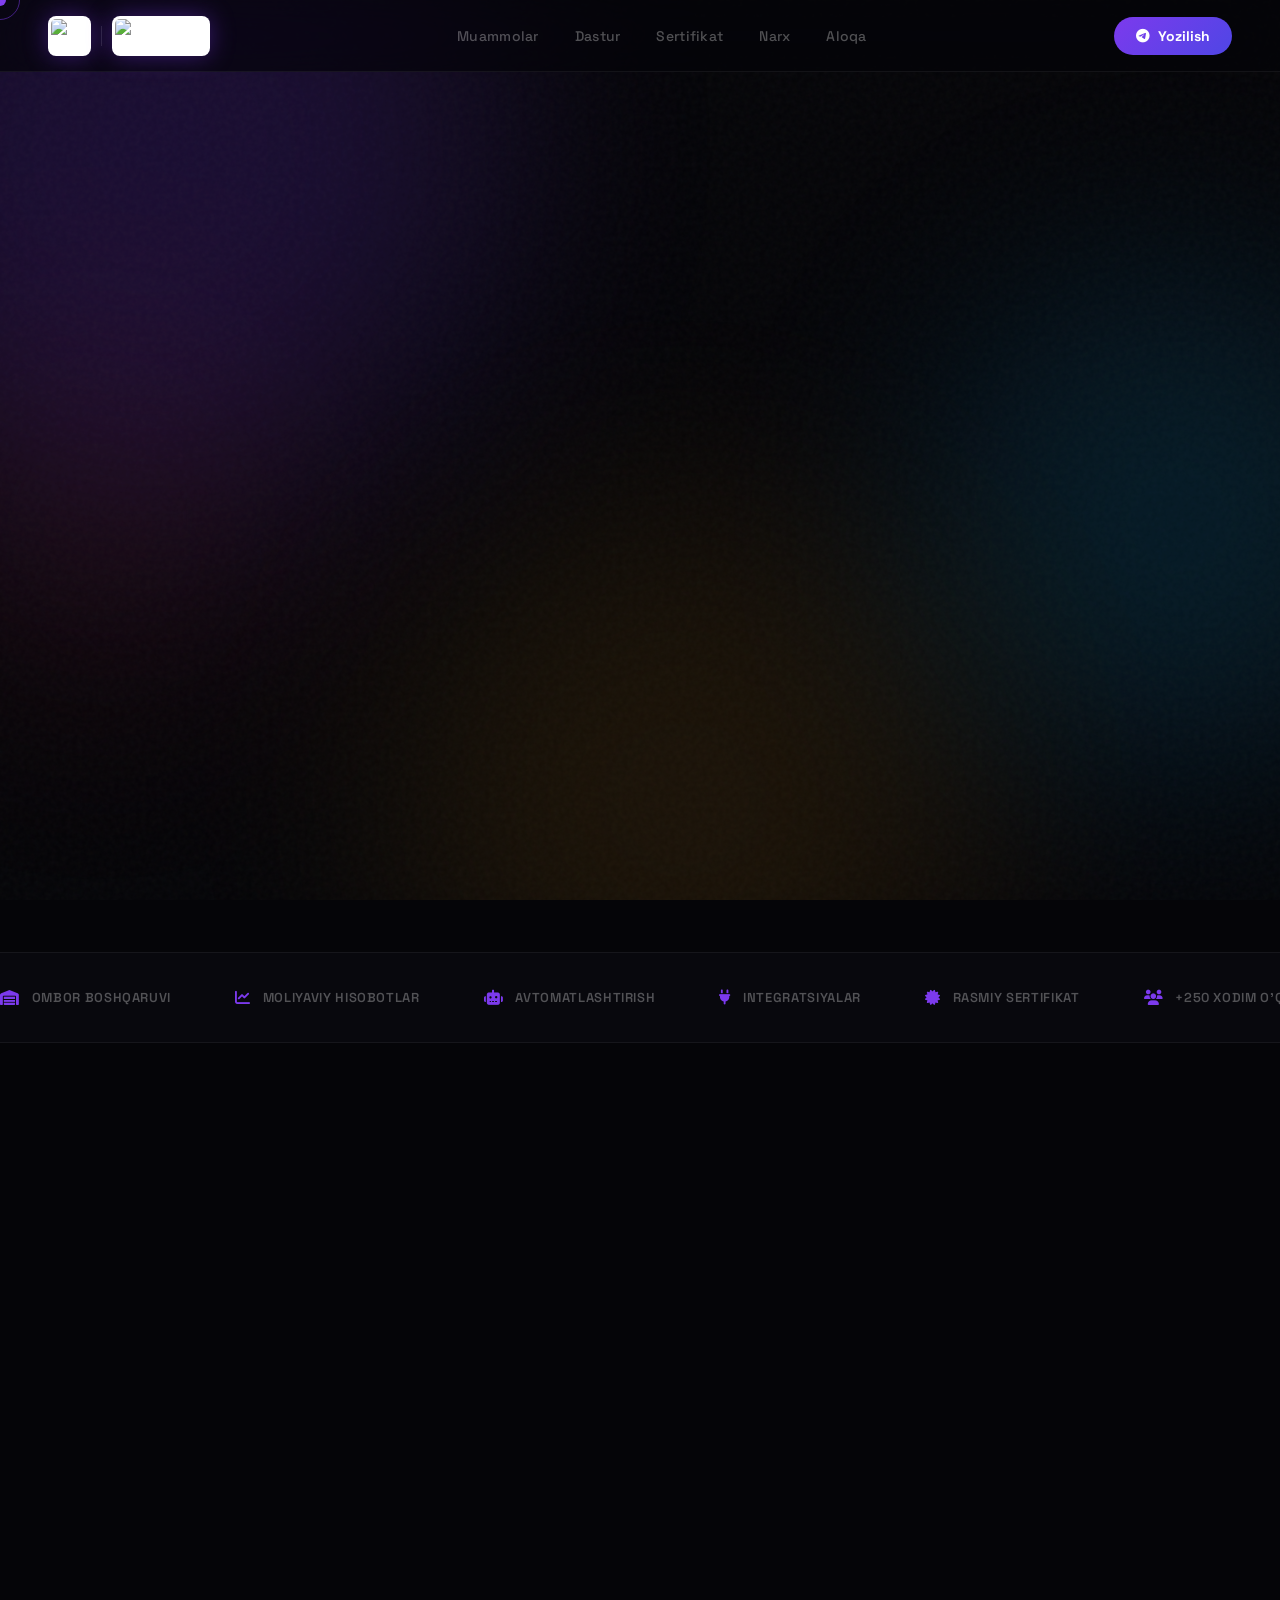
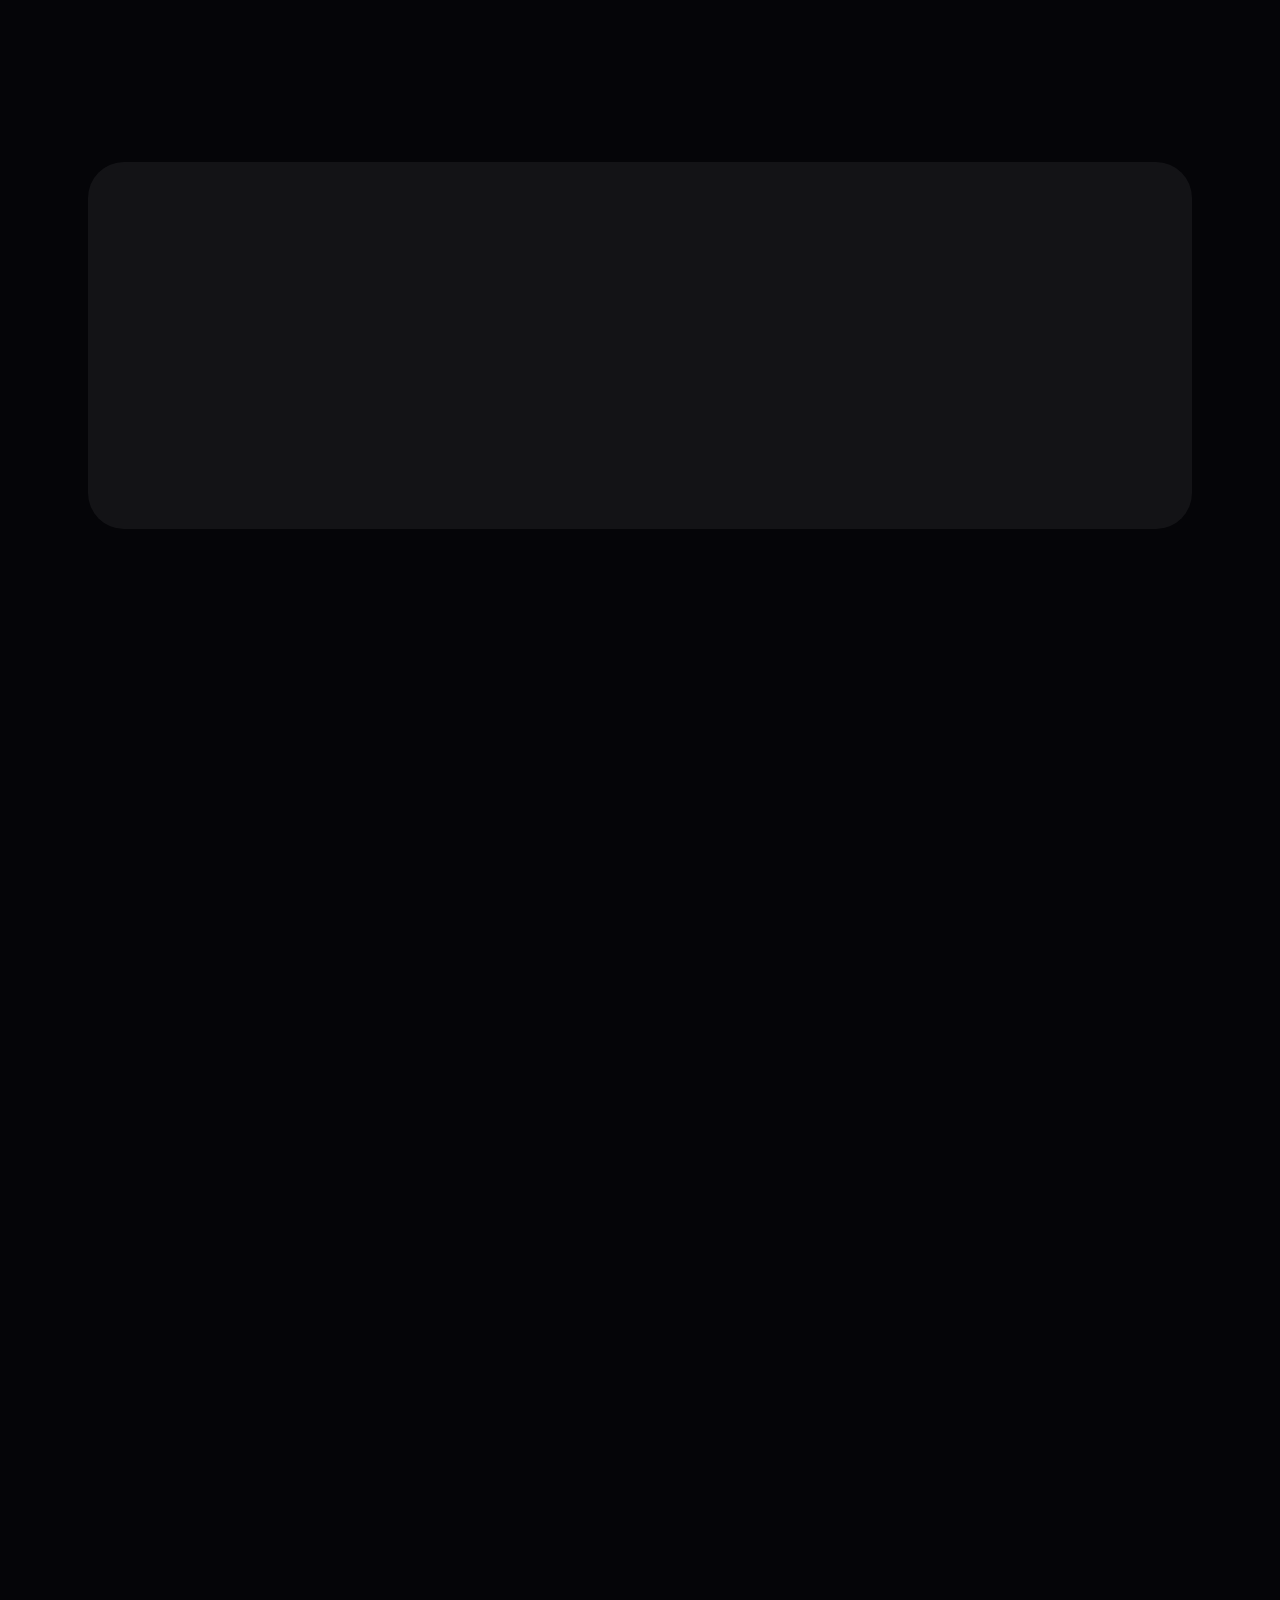
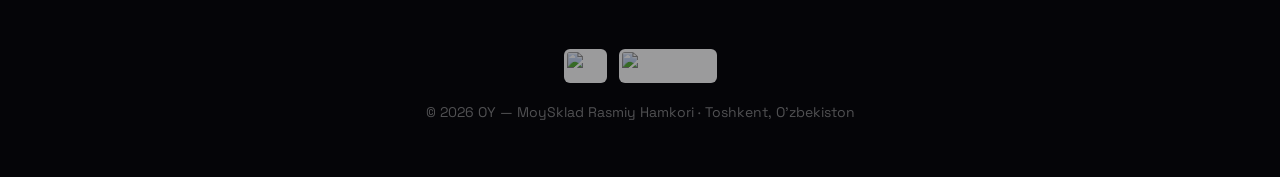
==== commit 71cc9223: "Loyiha tuzilmasini tartibga keltirish (cleanup) - CSS ni index.html dan css/style.css ga chiqarildi " ====
--- a/index.html
+++ b/index.html
@@ -57,456 +57,7 @@
 <!-- Favicon -->
 <link rel="icon" type="image/png" href="favicon.png">
 <link rel="apple-touch-icon" href="favicon.png">
-<style>
-*, *::before, *::after { box-sizing: border-box; margin: 0; padding: 0; }
-html { scroll-behavior: smooth; }
-:root {
-  --void: #050508;
-  --deep: #0A0A12;
-  --surface: #0F0F1A;
-  --card: #141420;
-  --card2: #1A1A2E;
-  --border: rgba(255,255,255,0.06);
-  --border2: rgba(255,255,255,0.12);
-  --text: #FFFFFF;
-  --text2: rgba(255,255,255,0.6);
-  --text3: rgba(255,255,255,0.3);
-  --v1: #7C3AED;
-  --v2: #4F46E5;
-  --v3: #0EA5E9;
-  --amber: #F59E0B;
-  --gold: #FBBF24;
-  --rose: #F43F5E;
-  --green: #10B981;
-  --grd: linear-gradient(135deg, #7C3AED, #4F46E5, #0EA5E9);
-  --grd2: linear-gradient(135deg, #F59E0B, #F97316);
-  --r: 14px; --r2: 24px; --r3: 36px; --r4: 56px;
-}
-body { font-family: 'Space Grotesk', 'Inter', sans-serif; background: var(--void); color: var(--text); overflow-x: hidden; -webkit-font-smoothing: antialiased; }
-
-/* CURSOR */
-.cursor { position: fixed; z-index: 9999; pointer-events: none; width: 12px; height: 12px; border-radius: 50%; background: #7C3AED; mix-blend-mode: screen; transform: translate(-50%, -50%); }
-.cursor-ring { position: fixed; z-index: 9998; pointer-events: none; width: 40px; height: 40px; border-radius: 50%; border: 1.5px solid rgba(124,58,237,0.5); transform: translate(-50%, -50%); transition: width .3s, height .3s; }
-
-/* NOISE */
-body::before { content: ''; position: fixed; inset: 0; z-index: 0; pointer-events: none; opacity: 0.035; background-image: url("data:image/svg+xml,%3Csvg viewBox='0 0 200 200' xmlns='http://www.w3.org/2000/svg'%3E%3Cfilter id='n'%3E%3CfeTurbulence type='fractalNoise' baseFrequency='0.85' numOctaves='4' stitchTiles='stitch'/%3E%3C/filter%3E%3Crect width='100%25' height='100%25' filter='url(%23n)'/%3E%3C/svg%3E"); }
-
-/* ORBS */
-.bg-orbs { position: fixed; inset: 0; z-index: 0; pointer-events: none; overflow: hidden; }
-.orb { position: absolute; border-radius: 50%; filter: blur(120px); animation: orbFloat 22s ease-in-out infinite; }
-.orb1 { width: 700px; height: 700px; background: #7C3AED; top: -200px; left: -200px; opacity: .18; animation-duration: 25s; }
-.orb2 { width: 500px; height: 500px; background: #0EA5E9; top: 30%; right: -150px; opacity: .14; animation-duration: 18s; animation-delay: -8s; }
-.orb3 { width: 600px; height: 600px; background: #F59E0B; bottom: -200px; left: 30%; opacity: .09; animation-duration: 22s; animation-delay: -14s; }
-.orb4 { width: 400px; height: 400px; background: #F43F5E; bottom: 20%; left: -100px; opacity: .07; animation-duration: 28s; animation-delay: -5s; }
-@keyframes orbFloat { 0%,100%{transform:translate(0,0) scale(1)} 25%{transform:translate(60px,-80px) scale(1.05)} 50%{transform:translate(-40px,60px) scale(0.95)} 75%{transform:translate(80px,40px) scale(1.02)} }
-
-/* LAYOUT */
-.wrap { max-width: 1200px; margin: 0 auto; padding: 0 48px; position: relative; z-index: 2; }
-section { position: relative; z-index: 2; }
-
-/* NAV */
-nav { position: fixed; top: 0; left: 0; right: 0; z-index: 100; padding: 0 48px; display: flex; align-items: center; justify-content: space-between; height: 72px; background: rgba(5,5,8,0.75); backdrop-filter: blur(32px) saturate(180%); border-bottom: 1px solid var(--border); }
-.nav-logo { display: flex; align-items: center; gap: 10px; }
-.nav-logo img { height: 40px; width: auto; object-fit: contain; border-radius: 8px; background: white; padding: 3px; filter: drop-shadow(0 0 12px rgba(124,58,237,0.4)); }
-.nav-sep { width: 1px; height: 20px; background: var(--border2); }
-.nav-menu { display: flex; align-items: center; gap: 36px; }
-.nav-menu a { color: var(--text3); text-decoration: none; font-size: 14px; font-weight: 500; letter-spacing: .02em; transition: color .2s; position: relative; }
-.nav-menu a::after { content: ''; position: absolute; bottom: -4px; left: 0; right: 0; height: 1px; background: var(--grd); transform: scaleX(0); transition: transform .3s; transform-origin: left; }
-.nav-menu a:hover { color: var(--text); }
-.nav-menu a:hover::after { transform: scaleX(1); }
-.nav-pill { display: flex; align-items: center; gap: 8px; background: linear-gradient(135deg, #7C3AED, #4F46E5); color: #fff; padding: 10px 22px; border-radius: 100px; font-size: 14px; font-weight: 700; text-decoration: none; transition: all .3s; animation: ppulse 3s ease-in-out infinite; }
-.nav-pill:hover { transform: translateY(-2px); box-shadow: 0 8px 32px rgba(124,58,237,0.5); animation: none; }
-@keyframes ppulse { 0%,100%{box-shadow:0 0 0 0 rgba(124,58,237,0.4)} 50%{box-shadow:0 0 0 8px rgba(124,58,237,0)} }
-
-/* HERO */
-.hero { min-height: 100vh; display: flex; align-items: center; padding: 120px 0 80px; overflow: hidden; }
-.hero-grid { display: grid; grid-template-columns: 1fr 520px; gap: 80px; align-items: center; }
-.hero-kicker { display: inline-flex; align-items: center; gap: 10px; font-size: 12px; font-weight: 700; letter-spacing: .1em; text-transform: uppercase; color: rgba(124,58,237,.9); background: rgba(124,58,237,.08); border: 1px solid rgba(124,58,237,.2); padding: 8px 18px; border-radius: 100px; margin-bottom: 36px; }
-.kicker-dot { width: 6px; height: 6px; border-radius: 50%; background: #7C3AED; animation: kdot 2s ease-in-out infinite; box-shadow: 0 0 8px #7C3AED; }
-@keyframes kdot { 0%,100%{opacity:1;transform:scale(1)} 50%{opacity:.3;transform:scale(.6)} }
-.hero-h1 { font-size: clamp(52px, 6vw, 84px); font-weight: 700; line-height: .98; letter-spacing: -.04em; margin-bottom: 32px; }
-.hero-h1 .line { display: block; }
-.grd-text { background: linear-gradient(135deg, #A78BFA 0%, #60A5FA 40%, #34D399 70%, #A78BFA 100%); background-size: 200% 100%; -webkit-background-clip: text; -webkit-text-fill-color: transparent; background-clip: text; animation: shimmer 5s ease-in-out infinite; }
-.grd-gold { background: linear-gradient(135deg, #FBBF24 0%, #F97316 50%, #FBBF24 100%); background-size: 200% 100%; -webkit-background-clip: text; -webkit-text-fill-color: transparent; background-clip: text; animation: shimmer 4s 1s ease-in-out infinite; }
-.hero-sub { font-size: 18px; line-height: 1.7; color: var(--text2); margin-bottom: 48px; max-width: 480px; }
-.hero-sub strong { color: var(--text); font-weight: 600; }
-.hero-btns { display: flex; gap: 16px; flex-wrap: wrap; }
-.btn-magic { display: inline-flex; align-items: center; gap: 10px; padding: 18px 36px; border-radius: var(--r2); font-weight: 700; font-size: 16px; text-decoration: none; background: linear-gradient(135deg, #7C3AED, #4F46E5); color: #fff; position: relative; overflow: hidden; transition: all .4s cubic-bezier(.34,1.56,.64,1); box-shadow: 0 4px 24px rgba(124,58,237,.4), inset 0 1px 0 rgba(255,255,255,.15); }
-.btn-magic::before { content: ''; position: absolute; inset: 0; background: linear-gradient(135deg, #9333EA, #6366F1, #06B6D4); opacity: 0; transition: opacity .4s; }
-.btn-magic:hover { transform: translateY(-3px) scale(1.02); box-shadow: 0 16px 48px rgba(124,58,237,.5); }
-.btn-magic:hover::before { opacity: 1; }
-.btn-magic span, .btn-magic i { position: relative; z-index: 1; }
-.btn-line { display: inline-flex; align-items: center; gap: 10px; padding: 18px 32px; border-radius: var(--r2); font-weight: 600; font-size: 16px; text-decoration: none; background: transparent; color: var(--text2); border: 1px solid var(--border2); transition: all .3s; }
-.btn-line:hover { background: rgba(255,255,255,.05); color: var(--text); border-color: rgba(255,255,255,.25); transform: translateY(-2px); }
-
-/* HERO VISUAL */
-.hero-visual { position: relative; }
-.hero-photo { border-radius: var(--r4); overflow: hidden; aspect-ratio: 5/6; position: relative; box-shadow: 0 60px 120px rgba(0,0,0,.7); transition: transform .6s cubic-bezier(.22,1,.36,1); }
-.hero-photo:hover { transform: scale(1.015); }
-.hero-photo::before { content: ''; position: absolute; inset: 0; z-index: 1; background: linear-gradient(180deg, transparent 50%, rgba(5,5,8,.8) 100%); }
-.hero-photo img { width: 100%; height: 100%; object-fit: cover; object-position: center center; display: block; }
-.hero-border { position: absolute; inset: -1px; border-radius: calc(var(--r4) + 1px); background: linear-gradient(135deg, rgba(124,58,237,.5), rgba(14,165,233,.3), rgba(245,158,11,.2)); z-index: -1; }
-
-.float-card {
-  position: absolute; border-radius: var(--r2);
-  background: rgba(10,10,20,0.78);
-  backdrop-filter: blur(20px) saturate(160%);
-  border: 1px solid rgba(255,255,255,0.1);
-  box-shadow: 0 8px 32px rgba(0,0,0,.55), inset 0 1px 0 rgba(255,255,255,.06);
-  z-index: 10;
-  opacity: 0;
-  animation: cardIn .7s cubic-bezier(.22,1,.36,1) forwards;
-}
-@keyframes cardIn {
-  from { opacity:0; transform:translateY(14px) scale(.95); }
-  to   { opacity:1; transform:translateY(0)  scale(1); }
-}
-@keyframes floatY {
-  0%,100% { transform: translateY(0); }
-  50%     { transform: translateY(-7px); }
-}
-.fc-clients {
-  bottom: 32px; left: 24px; padding: 20px 26px;
-  animation: cardIn .7s .9s cubic-bezier(.22,1,.36,1) forwards, floatY 5s 1.6s ease-in-out infinite;
-}
-.fc-clients .fnum { font-size: 44px; font-weight: 700; line-height: 1; background: var(--grd2); -webkit-background-clip: text; -webkit-text-fill-color: transparent; background-clip: text; }
-.fc-clients .flbl { font-size: 11px; font-weight: 600; color: var(--text3); letter-spacing: .08em; text-transform: uppercase; margin-top: 4px; }
-.fc-cert {
-  top: 28px; right: 20px; padding: 14px 18px; display: flex; align-items: center; gap: 12px;
-  animation: cardIn .7s .6s cubic-bezier(.22,1,.36,1) forwards, floatY 6s 1.3s ease-in-out infinite;
-}
-.fc-cert .fic { width: 40px; height: 40px; border-radius: 10px; flex-shrink: 0; background: linear-gradient(135deg, #7C3AED, #4F46E5); display: flex; align-items: center; justify-content: center; font-size: 18px; color: white; box-shadow: 0 4px 16px rgba(124,58,237,.4); }
-.fc-cert .ftt { font-size: 13px; font-weight: 700; }
-.fc-cert .fss { font-size: 11px; color: var(--text3); margin-top: 2px; }
-.fc-live {
-  bottom: 32px; right: 20px; padding: 10px 14px; display: flex; align-items: center; gap: 8px;
-  animation: cardIn .7s 1.1s cubic-bezier(.22,1,.36,1) forwards, floatY 4s 1.8s ease-in-out infinite;
-}
-.live-dot { width: 7px; height: 7px; border-radius: 50%; background: var(--green); animation: lp 1.5s ease-in-out infinite; box-shadow: 0 0 6px var(--green); }
-@keyframes lp { 0%,100%{opacity:1} 50%{opacity:.25} }
-
-/* MARQUEE */
-.marquee-section { padding: 36px 0; overflow: hidden; border-top: 1px solid var(--border); border-bottom: 1px solid var(--border); background: rgba(10,10,18,.6); position: relative; z-index: 2; }
-.marquee-track { display: flex; }
-.marquee-inner { display: flex; gap: 64px; align-items: center; animation: marquee 22s linear infinite; white-space: nowrap; padding-right: 64px; flex-shrink: 0; }
-@keyframes marquee { from{transform:translateX(0)} to{transform:translateX(-100%)} }
-.marquee-item { display: flex; align-items: center; gap: 12px; font-size: 13px; font-weight: 600; color: var(--text3); letter-spacing: .05em; text-transform: uppercase; }
-.marquee-item i { font-size: 15px; color: var(--v1); }
-
-/* STATS */
-.stats-row { display: grid; grid-template-columns: repeat(4, 1fr); gap: 2px; border-radius: var(--r3); overflow: hidden; background: var(--border); }
-.stat-cell { background: var(--card); padding: 52px 40px; position: relative; overflow: hidden; transition: background .3s; }
-.stat-cell:hover { background: var(--card2); }
-.stat-cell::after { content: ''; position: absolute; bottom: 0; left: 0; right: 0; height: 2px; background: var(--grd); transform: scaleX(0); transform-origin: left; transition: transform .5s; }
-.stat-cell:hover::after { transform: scaleX(1); }
-.stat-n { font-size: 56px; font-weight: 700; line-height: 1; background: var(--grd2); -webkit-background-clip: text; -webkit-text-fill-color: transparent; background-clip: text; margin-bottom: 10px; }
-.stat-l { font-size: 15px; color: var(--text3); font-weight: 500; }
-
-/* SECTION */
-.s-tag { display: inline-flex; align-items: center; gap: 8px; font-size: 11px; font-weight: 700; letter-spacing: .12em; text-transform: uppercase; color: var(--v1); margin-bottom: 20px; }
-.s-tag::before { content: ''; width: 20px; height: 2px; background: linear-gradient(90deg, var(--v1), var(--v2)); border-radius: 2px; }
-h2.sh { font-size: clamp(38px, 4.5vw, 60px); font-weight: 700; line-height: 1.06; letter-spacing: -.035em; margin-bottom: 20px; }
-h2.sh em { font-style: normal; background: linear-gradient(135deg, #7C3AED 0%, #4F46E5 40%, #0EA5E9 70%, #7C3AED 100%); background-size: 200% 100%; -webkit-background-clip: text; -webkit-text-fill-color: transparent; background-clip: text; animation: shimmer 6s ease-in-out infinite; }
-.s-lead { font-size: 18px; line-height: 1.7; color: var(--text2); margin-bottom: 64px; max-width: 540px; }
-
-/* PROBLEMS */
-#problems { padding: 120px 0; }
-.prob-grid { display: grid; grid-template-columns: repeat(3, 1fr); gap: 2px; border-radius: var(--r3); overflow: hidden; background: var(--border); }
-.prob-card { background: var(--card); padding: 52px 44px; position: relative; overflow: hidden; transition: background .4s; }
-.prob-card::after { content: ''; position: absolute; inset: 0; background: linear-gradient(135deg, rgba(124,58,237,.06), transparent); opacity: 0; transition: opacity .4s; }
-.prob-card:hover { background: var(--card2); }
-.prob-card:hover::after { opacity: 1; }
-.prob-num { font-size: 80px; font-weight: 700; line-height: 1; color: rgba(255,255,255,.04); position: absolute; top: 16px; right: 24px; letter-spacing: -.05em; transition: color .4s; }
-.prob-card:hover .prob-num { color: rgba(124,58,237,.08); }
-.prob-ico { width: 60px; height: 60px; border-radius: var(--r); display: flex; align-items: center; justify-content: center; font-size: 24px; margin-bottom: 28px; position: relative; z-index: 1; }
-.ico-r { background: rgba(244,63,94,.1); color: #F43F5E; }
-.ico-b { background: rgba(79,70,229,.12); color: #818CF8; }
-.ico-a { background: rgba(245,158,11,.1); color: #FBBF24; }
-.prob-card h3 { font-size: 22px; font-weight: 700; margin-bottom: 16px; letter-spacing: -.02em; position: relative; z-index: 1; }
-.prob-card p { font-size: 15px; line-height: 1.75; color: var(--text2); position: relative; z-index: 1; }
-
-/* CLIENTS */
-#clients { padding: 120px 0; }
-.clients-mosaic { display: grid; grid-template-columns: repeat(7, 1fr); gap: 8px; border-radius: 0; overflow: visible; background: transparent; }
-.client-cell {
-  background: var(--card);
-  aspect-ratio: 1;
-  display: flex; align-items: center; justify-content: center;
-  padding: 18px;
-  transition: background .35s, transform .35s cubic-bezier(.22,1,.36,1), box-shadow .35s;
-  overflow: hidden;
-  position: relative;
-  border-radius: var(--r2);
-  border: 1px solid var(--border);
-}
-.client-cell::after { content: ''; position: absolute; inset: 0; background: linear-gradient(135deg, rgba(124,58,237,.12), rgba(14,165,233,.08)); opacity: 0; transition: opacity .35s; border-radius: var(--r2); }
-.client-cell:hover { background: var(--card2); transform: translateY(-4px) scale(1.03); box-shadow: 0 16px 40px rgba(0,0,0,.4), 0 0 0 1px rgba(124,58,237,.2); }
-.client-cell:hover::after { opacity: 1; }
-.client-cell img { width: 75%; height: 75%; object-fit: contain; filter: grayscale(30%) brightness(1.2) opacity(.7); transition: all .4s; position: relative; z-index: 1; border-radius: 6px; }
-.client-cell:hover img { filter: grayscale(0%) brightness(1.05) opacity(1); transform: scale(1.08); }
-/* Dark/black logos — invert to white on dark bg */
-.client-cell img.invert { filter: invert(1) grayscale(20%) brightness(1.1) opacity(.75); }
-.client-cell:hover img.invert { filter: invert(1) grayscale(0%) brightness(1.05) opacity(1); }
-
-/* CURRICULUM */
-#curriculum { padding: 120px 0; }
-.curr-wrap { border-radius: var(--r3); overflow: hidden; border: 1px solid var(--border); background: var(--card); }
-.curr-top { padding: 56px 72px 48px; border-bottom: 1px solid var(--border); background: linear-gradient(135deg, rgba(124,58,237,.06) 0%, transparent 60%); }
-.week { display: grid; grid-template-columns: 88px 1fr; border-bottom: 1px solid var(--border); transition: background .3s; }
-.week:last-child { border-bottom: none; }
-.week:hover { background: rgba(255,255,255,.02); }
-.week-aside { display: flex; align-items: flex-start; justify-content: center; padding: 40px 0; border-right: 1px solid var(--border); }
-.w-circle { width: 52px; height: 52px; border-radius: 50%; display: flex; align-items: center; justify-content: center; font-size: 18px; font-weight: 700; flex-shrink: 0; background: rgba(255,255,255,.05); color: var(--text3); border: 1px solid var(--border); transition: all .4s; }
-.week:hover .w-circle { background: linear-gradient(135deg, #7C3AED, #4F46E5); color: white; border-color: transparent; box-shadow: 0 8px 24px rgba(124,58,237,.4); }
-.w-circle.special { background: rgba(16,185,129,.1); color: var(--green); border-color: rgba(16,185,129,.2); }
-.week:hover .w-circle.special { background: linear-gradient(135deg, #10B981, #059669); box-shadow: 0 8px 24px rgba(16,185,129,.4); }
-.week-main { padding: 40px 56px; }
-.week-head { display: flex; align-items: center; gap: 16px; margin-bottom: 28px; flex-wrap: wrap; }
-h3.week-ttl { font-size: 21px; font-weight: 700; letter-spacing: -.02em; flex: 1; margin: 0; }
-.blk h4 { font-size: inherit; font-weight: 700; margin: 0; display: inline; }
-.week-badge { font-size: 11px; font-weight: 700; letter-spacing: .06em; text-transform: uppercase; color: var(--text3); padding: 6px 14px; background: rgba(255,255,255,.05); border: 1px solid var(--border); border-radius: 100px; }
-.week-blocks { display: grid; grid-template-columns: repeat(3, 1fr); gap: 10px; margin-bottom: 16px; }
-.blk { background: rgba(255,255,255,.03); border-radius: var(--r); padding: 18px 20px; border: 1px solid transparent; transition: border-color .25s, background .25s; }
-.blk:hover { border-color: var(--border2); background: rgba(255,255,255,.05); }
-.blk b { display: block; font-size: 10px; font-weight: 800; text-transform: uppercase; letter-spacing: .1em; color: var(--text3); margin-bottom: 8px; }
-.blk span { font-size: 14px; line-height: 1.6; color: var(--text2); }
-.hw-note { display: flex; align-items: flex-start; gap: 10px; background: rgba(79,70,229,.06); border: 1px solid rgba(79,70,229,.15); border-radius: var(--r); padding: 14px 18px; font-size: 14px; color: rgba(129,140,248,.9); line-height: 1.5; }
-.hw-note.win { background: rgba(16,185,129,.05); border-color: rgba(16,185,129,.15); color: rgba(52,211,153,.9); }
-.hw-note i { margin-top: 2px; flex-shrink: 0; }
-
-/* CERTIFICATE */
-#cert { padding: 120px 0; }
-.cert-grid { display: grid; grid-template-columns: 1fr 1fr; gap: 80px; align-items: center; }
-.cert-frame { border-radius: var(--r3); overflow: hidden; border: 1px solid var(--border2); padding: 0; box-shadow: 0 40px 100px rgba(0,0,0,.6); position: relative; }
-.cert-frame::before { content: ''; position: absolute; inset: 0; background: linear-gradient(180deg, transparent 55%, rgba(5,5,15,.7) 100%); z-index: 1; pointer-events: none; }
-.cert-frame img { width: 100%; height: 100%; display: block; object-fit: cover; object-position: center top; transition: transform .6s cubic-bezier(.22,1,.36,1); }
-.cert-frame:hover img { transform: scale(1.03); }
-.cert-glow { position: absolute; top: 50%; left: 50%; transform: translate(-50%,-50%); width: 80%; height: 80%; background: radial-gradient(circle, rgba(245,158,11,.12) 0%, transparent 70%); pointer-events: none; }
-.cert-features { list-style: none; display: flex; flex-direction: column; gap: 20px; margin-bottom: 44px; }
-.cert-features li { display: flex; align-items: center; gap: 16px; font-size: 17px; color: var(--text2); }
-.cf-icon { width: 40px; height: 40px; border-radius: 12px; flex-shrink: 0; display: flex; align-items: center; justify-content: center; font-size: 16px; }
-.cf-v { background: rgba(124,58,237,.12); color: #A78BFA; }
-.cf-g { background: rgba(16,185,129,.1); color: #34D399; }
-.cf-y { background: rgba(245,158,11,.1); color: #FBBF24; }
-
-/* PRICING */
-#pricing { padding: 120px 0; }
-.price-stage { border-radius: var(--r3); overflow: hidden; background: linear-gradient(135deg, #0F0B1E 0%, #0A0A12 50%, #0B1A0E 100%); border: 1px solid var(--border); position: relative; }
-.price-stage::before { content: ''; position: absolute; top: 0; left: 0; right: 0; height: 1px; background: linear-gradient(90deg, transparent, rgba(124,58,237,.6), rgba(14,165,233,.4), transparent); }
-.price-glow { position: absolute; top: -100px; right: 10%; width: 400px; height: 400px; background: radial-gradient(circle, rgba(124,58,237,.12) 0%, transparent 70%); pointer-events: none; }
-.price-inner { display: grid; grid-template-columns: 1fr 1fr; }
-.price-left { padding: 80px 72px; border-right: 1px solid var(--border); }
-.price-right { padding: 80px 72px; }
-.p-tag { font-size: 11px; font-weight: 700; letter-spacing: .12em; text-transform: uppercase; color: var(--text3); margin-bottom: 20px; }
-.p-title { font-size: 28px; font-weight: 700; line-height: 1.25; margin-bottom: 40px; letter-spacing: -.02em; }
-.p-was { font-size: 20px; color: var(--text3); text-decoration: line-through; margin-bottom: 4px; }
-.p-now { font-size: 100px; font-weight: 700; line-height: 1; letter-spacing: -.05em; background: var(--grd2); -webkit-background-clip: text; -webkit-text-fill-color: transparent; background-clip: text; margin-bottom: 8px; }
-.p-sub { font-size: 16px; color: var(--text3); margin-bottom: 28px; }
-.p-save { display: inline-flex; align-items: center; gap: 8px; background: rgba(16,185,129,.08); border: 1px solid rgba(16,185,129,.2); color: #34D399; font-size: 13px; font-weight: 700; padding: 8px 18px; border-radius: 100px; margin-bottom: 44px; }
-.btn-buy { display: inline-flex; align-items: center; gap: 12px; background: linear-gradient(135deg, #FBBF24, #F97316); color: #0A0A12; padding: 22px 44px; border-radius: var(--r2); font-weight: 800; font-size: 17px; text-decoration: none; transition: all .4s cubic-bezier(.34,1.56,.64,1); box-shadow: 0 8px 32px rgba(245,158,11,.3); position: relative; overflow: hidden; }
-.btn-buy::before { content: ''; position: absolute; inset: 0; background: linear-gradient(135deg, #FCD34D, #FB923C); opacity: 0; transition: opacity .3s; }
-.btn-buy:hover { transform: translateY(-4px) scale(1.02); box-shadow: 0 20px 60px rgba(245,158,11,.45); }
-.btn-buy:hover::before { opacity: 1; }
-.btn-buy span, .btn-buy i { position: relative; z-index: 1; }
-.inc-list { list-style: none; display: flex; flex-direction: column; gap: 18px; }
-.inc-list li { display: flex; align-items: flex-start; gap: 16px; font-size: 16px; color: var(--text2); }
-.inc-icon { width: 36px; height: 36px; border-radius: 10px; flex-shrink: 0; display: flex; align-items: center; justify-content: center; font-size: 14px; margin-top: 2px; }
-.ii-v { background: rgba(124,58,237,.1); color: #A78BFA; }
-.ii-g { background: rgba(16,185,129,.1); color: #34D399; }
-.ii-y { background: rgba(245,158,11,.1); color: #FBBF24; }
-.ii-b { background: rgba(14,165,233,.1); color: #38BDF8; }
-
-/* CONTACT */
-#contact { padding: 120px 0; }
-.contact-wrap { text-align: center; }
-.contact-wrap .s-tag { justify-content: center; }
-.contact-cards { display: grid; grid-template-columns: repeat(3, 1fr); gap: 16px; max-width: 720px; margin: 0 auto 56px; }
-.cc { background: var(--card); border: 1px solid var(--border); border-radius: var(--r2); padding: 36px 28px; text-decoration: none; display: block; text-align: center; transition: all .3s; position: relative; overflow: hidden; }
-.cc::before { content: ''; position: absolute; inset: 0; background: linear-gradient(135deg, rgba(124,58,237,.08), transparent); opacity: 0; transition: opacity .3s; }
-.cc:hover { border-color: rgba(124,58,237,.3); transform: translateY(-6px); box-shadow: 0 24px 64px rgba(0,0,0,.4); }
-.cc:hover::before { opacity: 1; }
-.cc .cc-ico { font-size: 32px; margin-bottom: 18px; display: block; }
-.cc .cc-l { font-size: 11px; font-weight: 700; letter-spacing: .1em; text-transform: uppercase; color: var(--text3); margin-bottom: 8px; }
-.cc .cc-v { font-size: 17px; font-weight: 700; color: var(--text); }
-.socials-row { display: flex; justify-content: center; gap: 14px; flex-wrap: wrap; }
-.soc-btn { display: inline-flex; align-items: center; gap: 10px; background: var(--card); border: 1px solid var(--border); border-radius: 100px; padding: 12px 24px; text-decoration: none; color: var(--text2); font-size: 15px; font-weight: 600; transition: all .3s; }
-.soc-btn:hover { border-color: var(--border2); color: var(--text); transform: translateY(-3px); box-shadow: 0 12px 32px rgba(0,0,0,.3); background: var(--card2); }
-
-/* FOOTER */
-footer { padding: 56px 48px; border-top: 1px solid var(--border); text-align: center; position: relative; z-index: 2; }
-.foot-logo { display: flex; align-items: center; justify-content: center; gap: 12px; margin-bottom: 20px; }
-.foot-logo img { height: 34px; width: auto; object-fit: contain; border-radius: 6px; background: white; padding: 3px; opacity: .6; }
-footer p { font-size: 14px; color: var(--text3); }
-
-/* REVEAL */
-.reveal { opacity: 0; transform: translateY(32px); transition: opacity .75s cubic-bezier(.22,1,.36,1), transform .75s cubic-bezier(.22,1,.36,1); }
-.reveal.visible { opacity: 1; transform: translateY(0); }
-.reveal-d1 { transition-delay: .1s; }
-.reveal-d2 { transition-delay: .2s; }
-.reveal-d3 { transition-delay: .3s; }
-.reveal-d4 { transition-delay: .4s; }
-
-/* MINIMALIST ANIMATIONS */
-@keyframes shimmer {
-  0%,100% { background-position: 0% 50%; }
-  50%      { background-position: 100% 50%; }
-}
-/* Nav link underline slide */
-.nav-menu a::after { transition: transform .35s cubic-bezier(.22,1,.36,1); }
-/* Prob card icon bounce on hover */
-.prob-card:hover .prob-ico { transform: scale(1.08) rotate(-3deg); transition: transform .35s cubic-bezier(.34,1.56,.64,1); }
-/* Week row left border accent */
-.week { border-left: 2px solid transparent; transition: border-color .3s, background .3s; }
-.week:hover { border-left-color: var(--v1); }
-/* Orb subtle pulse */
-.orb1 { animation: orbFloat 25s ease-in-out infinite, orbBreath 8s ease-in-out infinite; }
-@keyframes orbBreath { 0%,100%{opacity:.18} 50%{opacity:.25} }
-/* Section tag dot before */
-.s-tag::before { animation: tagLine .6s .2s cubic-bezier(.22,1,.36,1) both; }
-@keyframes tagLine { from{width:0;opacity:0} to{width:20px;opacity:1} }
-
-/* ─── RESPONSIVE ────────────────────────────────────────── */
-
-/* TABLET 960px */
-@media(max-width:960px) {
-  nav { padding: 0 24px; }
-  .wrap { padding: 0 28px; }
-  .nav-menu { display: none; }
-  body { cursor: auto; }
-  .cursor, .cursor-ring { display: none; }
-
-  .hero { padding: 100px 0 72px; }
-  .hero-grid { grid-template-columns: 1fr; gap: 52px; }
-  .hero-visual { order: -1; max-width: 400px; margin: 0 auto; }
-  .hero-sub { max-width: 100%; }
-
-  .stats-row { grid-template-columns: repeat(2, 1fr); }
-  .stat-cell { padding: 44px 32px; }
-
-  .prob-grid { grid-template-columns: 1fr; }
-  .clients-mosaic { grid-template-columns: repeat(4, 1fr); }
-
-  .week { grid-template-columns: 1fr; }
-  .week-aside { border-right: none; padding: 32px 32px 0; justify-content: flex-start; }
-  .week-main { padding: 16px 32px 40px; }
-  .week-blocks { grid-template-columns: 1fr 1fr; }
-
-  .cert-grid { grid-template-columns: 1fr; gap: 52px; }
-  .price-inner { grid-template-columns: 1fr; }
-  .price-left { border-right: none; border-bottom: 1px solid var(--border); padding: 52px 40px; }
-  .price-right { padding: 40px 40px 52px; }
-
-  .contact-cards { grid-template-columns: 1fr; max-width: 380px; }
-  .map-section > div:last-child { grid-template-columns: 1fr !important; }
-}
-
-/* LARGE PHONE 640px */
-@media(max-width:640px) {
-  .wrap { padding: 0 20px; }
-  nav { padding: 0 20px; }
-
-  .hero { padding: 90px 0 60px; min-height: auto; }
-  .hero-grid { gap: 44px; }
-  .hero-visual { max-width: 320px; }
-  .hero-kicker { font-size: 11px; padding: 7px 14px; margin-bottom: 24px; }
-  .hero-sub { font-size: 16px; margin-bottom: 36px; }
-  .hero-btns { flex-direction: column; gap: 12px; }
-  .btn-magic, .btn-line { width: 100%; justify-content: center; font-size: 15px; padding: 16px 28px; }
-
-  .fc-cert { top: 14px; right: 14px; padding: 10px 14px; gap: 8px; }
-  .fc-cert .fic { width: 32px; height: 32px; font-size: 14px; border-radius: 8px; }
-  .fc-cert .ftt { font-size: 11px; }
-  .fc-cert .fss { font-size: 10px; }
-  .fc-clients { bottom: 14px; left: 14px; padding: 14px 18px; }
-  .fc-clients .fnum { font-size: 32px; }
-  .fc-live { bottom: 14px; right: 14px; padding: 8px 11px; }
-  .fc-live span { font-size: 11px; }
-
-  .stat-cell { padding: 32px 22px; }
-  .stat-n { font-size: 44px; }
-  .stat-l { font-size: 14px; }
-
-  #problems { padding: 80px 0; }
-  .prob-card { padding: 40px 32px; }
-  .prob-card h3 { font-size: 19px; }
-
-  #clients { padding: 80px 0; }
-  .clients-mosaic { grid-template-columns: repeat(3, 1fr); }
-
-  #curriculum { padding: 80px 0; }
-  .curr-top { padding: 40px 32px 36px; }
-  .week-main { padding: 16px 24px 36px; }
-  .week-aside { padding: 28px 24px 0; }
-  .week-ttl { font-size: 18px; }
-  .week-blocks { grid-template-columns: 1fr; }
-
-  #cert { padding: 80px 0; }
-  .cert-grid { gap: 40px; }
-
-  #pricing { padding: 80px 0; }
-  .price-left { padding: 44px 28px; }
-  .price-right { padding: 28px 28px 44px; }
-  .p-now { font-size: 76px; }
-  .p-title { font-size: 22px; margin-bottom: 32px; }
-  .btn-buy { width: 100%; justify-content: center; font-size: 16px; }
-
-  #contact { padding: 80px 0; }
-  .contact-cards { grid-template-columns: 1fr 1fr; max-width: 100%; }
-  footer { padding: 44px 20px; }
-}
-
-/* SMALL PHONE 390px */
-@media(max-width:390px) {
-  .wrap { padding: 0 16px; }
-  nav { padding: 0 16px; height: 64px; }
-  .nav-logo img { height: 34px; }
-  .nav-pill { padding: 8px 16px; font-size: 13px; }
-
-  .hero { padding: 80px 0 52px; }
-  .hero-visual { max-width: 280px; }
-  .hero-h1 { letter-spacing: -.03em; margin-bottom: 20px; }
-  .hero-sub { font-size: 15px; margin-bottom: 28px; }
-
-  .fc-cert, .fc-live { display: none; }
-  .fc-clients { bottom: 12px; left: 12px; padding: 12px 16px; }
-  .fc-clients .fnum { font-size: 28px; }
-  .fc-clients .flbl { font-size: 9px; }
-
-  .stats-row { grid-template-columns: repeat(2, 1fr); gap: 2px; }
-  .stat-cell { padding: 28px 16px; }
-  .stat-n { font-size: 36px; }
-  .stat-l { font-size: 12px; }
-
-  h2.sh { margin-bottom: 16px; }
-  .s-lead { font-size: 15px; margin-bottom: 44px; }
-
-  .clients-mosaic { grid-template-columns: repeat(3, 1fr); }
-  .client-cell { padding: 14px; }
-
-  .curr-top { padding: 28px 20px 24px; }
-  .week-main { padding: 12px 20px 28px; }
-  .week-aside { padding: 24px 20px 0; }
-  .w-circle { width: 44px; height: 44px; font-size: 15px; }
-  .week-ttl { font-size: 16px; }
-  .week-badge { font-size: 10px; }
-  .blk { padding: 14px 16px; }
-  .blk span { font-size: 13px; }
-
-  .cert-grid { gap: 32px; }
-
-  .price-left { padding: 32px 20px; }
-  .price-right { padding: 20px 20px 36px; }
-  .p-now { font-size: 64px; }
-  .p-title { font-size: 19px; }
-  .p-was { font-size: 17px; }
-
-  .contact-cards { grid-template-columns: 1fr; }
-  .cc { padding: 28px 20px; }
-
-  footer { padding: 36px 16px; }
-  .foot-logo img { height: 28px; }
-}
-</style>
+<link rel="stylesheet" href="css/style.css">
 </head>
 <body>
 
@@ -855,76 +406,7 @@
   <p>© 2026 OY — MoySklad Rasmiy Hamkori · Toshkent, O'zbekiston</p>
 </footer>
 
-<script>
-// Custom cursor
-const cur = document.getElementById('cursor');
-const ring = document.getElementById('cursorRing');
-let mx=0, my=0, rx=0, ry=0;
-window.addEventListener('mousemove', e => { mx=e.clientX; my=e.clientY; });
-(function tick() {
-  if(cur){cur.style.left=mx+'px';cur.style.top=my+'px';}
-  rx+=(mx-rx)*.1; ry+=(my-ry)*.1;
-  if(ring){ring.style.left=rx+'px';ring.style.top=ry+'px';}
-  requestAnimationFrame(tick);
-})();
-
-// Scroll reveal
-const ro = new IntersectionObserver(entries => {
-  entries.forEach(e => { if(e.isIntersecting){e.target.classList.add('visible');ro.unobserve(e.target);} });
-}, {threshold:0.1});
-document.querySelectorAll('.reveal').forEach(el => ro.observe(el));
-
-// Client images
-const clientImages = [
-  { src: 'clients/logo-1.png',  alt: 'Pepito' },
-  { src: 'clients/logo-2.png',  alt: 'BN' },
-  { src: 'clients/logo-3.png',  alt: 'Bootfor' },
-  { src: 'clients/logo-4.png',  alt: 'Leader Glass' },
-  { src: 'clients/logo-5.png',  alt: 'Vitagum' },
-  { src: 'clients/logo-6.png',  alt: 'Confelia' },
-  { src: 'clients/logo-7.png',  alt: 'Eramax' },
-  { src: 'clients/logo-8.png',  alt: 'Ario Electronics' },
-  { src: 'clients/logo-9.png',  alt: 'BlissBerry' },
-  { src: 'clients/logo-10.png', alt: 'Dodo Kids' },
-  { src: 'clients/logo-11.png', alt: 'Bravium' },
-  { src: 'clients/logo-12.png', alt: 'Quality Retail' },
-  { src: 'clients/logo-13.png', alt: 'Asaxiy' },
-  { src: 'clients/logo-14.png', alt: 'Bacelli' },
-  { src: 'clients/logo-15.png', alt: 'Europol' },
-  { src: 'clients/logo-16.png', alt: 'Yarko Market' },
-  { src: 'clients/logo-17.png', alt: 'Kontrol UZ' },
-  { src: 'clients/logo-18.png', alt: 'Fruit City' },
-  { src: 'clients/logo-19.png', alt: 'UHUD' },
-  { src: 'clients/logo-20.png', alt: 'Centro Wood' },
-  { src: 'clients/logo-21.jpg', alt: 'Comfort Textile', invert: true },
-];
-const grid = document.getElementById('clientsGrid');
-if(grid && clientImages.length){
-  clientImages.forEach(({src, alt, invert}) => {
-    const d = document.createElement('div'); d.className = 'client-cell';
-    const img = document.createElement('img');
-    img.src = src; img.alt = alt; img.loading = 'lazy'; img.title = alt;
-    if(invert) img.classList.add('invert');
-    d.appendChild(img); grid.appendChild(d);
-  });
-}
-
-// GA4 Event Tracking for CTA buttons
-document.querySelectorAll('.btn-magic, .btn-buy, .nav-pill').forEach(btn => {
-  btn.addEventListener('click', function() {
-    if(typeof gtag === 'function') {
-      gtag('event', 'cta_click', {
-        event_category: 'engagement',
-        event_label: this.textContent.trim(),
-        transport_type: 'beacon'
-      });
-    }
-    if(typeof ym === 'function') {
-      ym(108208545, 'reachGoal', 'cta_click', {label: this.textContent.trim()});
-    }
-  });
-});
-</script>
+<script src="js/main.js" defer></script>
 
 <!-- ═══════════ SEO: Schema.org JSON-LD ═══════════ -->
 
--- a/css/style.css
+++ b/css/style.css
@@ -0,0 +1,448 @@
+*, *::before, *::after { box-sizing: border-box; margin: 0; padding: 0; }
+html { scroll-behavior: smooth; }
+:root {
+  --void: #050508;
+  --deep: #0A0A12;
+  --surface: #0F0F1A;
+  --card: #141420;
+  --card2: #1A1A2E;
+  --border: rgba(255,255,255,0.06);
+  --border2: rgba(255,255,255,0.12);
+  --text: #FFFFFF;
+  --text2: rgba(255,255,255,0.6);
+  --text3: rgba(255,255,255,0.3);
+  --v1: #7C3AED;
+  --v2: #4F46E5;
+  --v3: #0EA5E9;
+  --amber: #F59E0B;
+  --gold: #FBBF24;
+  --rose: #F43F5E;
+  --green: #10B981;
+  --grd: linear-gradient(135deg, #7C3AED, #4F46E5, #0EA5E9);
+  --grd2: linear-gradient(135deg, #F59E0B, #F97316);
+  --r: 14px; --r2: 24px; --r3: 36px; --r4: 56px;
+}
+body { font-family: 'Space Grotesk', 'Inter', sans-serif; background: var(--void); color: var(--text); overflow-x: hidden; -webkit-font-smoothing: antialiased; }
+
+/* CURSOR */
+.cursor { position: fixed; z-index: 9999; pointer-events: none; width: 12px; height: 12px; border-radius: 50%; background: #7C3AED; mix-blend-mode: screen; transform: translate(-50%, -50%); }
+.cursor-ring { position: fixed; z-index: 9998; pointer-events: none; width: 40px; height: 40px; border-radius: 50%; border: 1.5px solid rgba(124,58,237,0.5); transform: translate(-50%, -50%); transition: width .3s, height .3s; }
+
+/* NOISE */
+body::before { content: ''; position: fixed; inset: 0; z-index: 0; pointer-events: none; opacity: 0.035; background-image: url("data:image/svg+xml,%3Csvg viewBox='0 0 200 200' xmlns='http://www.w3.org/2000/svg'%3E%3Cfilter id='n'%3E%3CfeTurbulence type='fractalNoise' baseFrequency='0.85' numOctaves='4' stitchTiles='stitch'/%3E%3C/filter%3E%3Crect width='100%25' height='100%25' filter='url(%23n)'/%3E%3C/svg%3E"); }
+
+/* ORBS */
+.bg-orbs { position: fixed; inset: 0; z-index: 0; pointer-events: none; overflow: hidden; }
+.orb { position: absolute; border-radius: 50%; filter: blur(120px); animation: orbFloat 22s ease-in-out infinite; }
+.orb1 { width: 700px; height: 700px; background: #7C3AED; top: -200px; left: -200px; opacity: .18; animation-duration: 25s; }
+.orb2 { width: 500px; height: 500px; background: #0EA5E9; top: 30%; right: -150px; opacity: .14; animation-duration: 18s; animation-delay: -8s; }
+.orb3 { width: 600px; height: 600px; background: #F59E0B; bottom: -200px; left: 30%; opacity: .09; animation-duration: 22s; animation-delay: -14s; }
+.orb4 { width: 400px; height: 400px; background: #F43F5E; bottom: 20%; left: -100px; opacity: .07; animation-duration: 28s; animation-delay: -5s; }
+@keyframes orbFloat { 0%,100%{transform:translate(0,0) scale(1)} 25%{transform:translate(60px,-80px) scale(1.05)} 50%{transform:translate(-40px,60px) scale(0.95)} 75%{transform:translate(80px,40px) scale(1.02)} }
+
+/* LAYOUT */
+.wrap { max-width: 1200px; margin: 0 auto; padding: 0 48px; position: relative; z-index: 2; }
+section { position: relative; z-index: 2; }
+
+/* NAV */
+nav { position: fixed; top: 0; left: 0; right: 0; z-index: 100; padding: 0 48px; display: flex; align-items: center; justify-content: space-between; height: 72px; background: rgba(5,5,8,0.75); backdrop-filter: blur(32px) saturate(180%); border-bottom: 1px solid var(--border); }
+.nav-logo { display: flex; align-items: center; gap: 10px; }
+.nav-logo img { height: 40px; width: auto; object-fit: contain; border-radius: 8px; background: white; padding: 3px; filter: drop-shadow(0 0 12px rgba(124,58,237,0.4)); }
+.nav-sep { width: 1px; height: 20px; background: var(--border2); }
+.nav-menu { display: flex; align-items: center; gap: 36px; }
+.nav-menu a { color: var(--text3); text-decoration: none; font-size: 14px; font-weight: 500; letter-spacing: .02em; transition: color .2s; position: relative; }
+.nav-menu a::after { content: ''; position: absolute; bottom: -4px; left: 0; right: 0; height: 1px; background: var(--grd); transform: scaleX(0); transition: transform .3s; transform-origin: left; }
+.nav-menu a:hover { color: var(--text); }
+.nav-menu a:hover::after { transform: scaleX(1); }
+.nav-pill { display: flex; align-items: center; gap: 8px; background: linear-gradient(135deg, #7C3AED, #4F46E5); color: #fff; padding: 10px 22px; border-radius: 100px; font-size: 14px; font-weight: 700; text-decoration: none; transition: all .3s; animation: ppulse 3s ease-in-out infinite; }
+.nav-pill:hover { transform: translateY(-2px); box-shadow: 0 8px 32px rgba(124,58,237,0.5); animation: none; }
+@keyframes ppulse { 0%,100%{box-shadow:0 0 0 0 rgba(124,58,237,0.4)} 50%{box-shadow:0 0 0 8px rgba(124,58,237,0)} }
+
+/* HERO */
+.hero { min-height: 100vh; display: flex; align-items: center; padding: 120px 0 80px; overflow: hidden; }
+.hero-grid { display: grid; grid-template-columns: 1fr 520px; gap: 80px; align-items: center; }
+.hero-kicker { display: inline-flex; align-items: center; gap: 10px; font-size: 12px; font-weight: 700; letter-spacing: .1em; text-transform: uppercase; color: rgba(124,58,237,.9); background: rgba(124,58,237,.08); border: 1px solid rgba(124,58,237,.2); padding: 8px 18px; border-radius: 100px; margin-bottom: 36px; }
+.kicker-dot { width: 6px; height: 6px; border-radius: 50%; background: #7C3AED; animation: kdot 2s ease-in-out infinite; box-shadow: 0 0 8px #7C3AED; }
+@keyframes kdot { 0%,100%{opacity:1;transform:scale(1)} 50%{opacity:.3;transform:scale(.6)} }
+.hero-h1 { font-size: clamp(52px, 6vw, 84px); font-weight: 700; line-height: .98; letter-spacing: -.04em; margin-bottom: 32px; }
+.hero-h1 .line { display: block; }
+.grd-text { background: linear-gradient(135deg, #A78BFA 0%, #60A5FA 40%, #34D399 70%, #A78BFA 100%); background-size: 200% 100%; -webkit-background-clip: text; -webkit-text-fill-color: transparent; background-clip: text; animation: shimmer 5s ease-in-out infinite; }
+.grd-gold { background: linear-gradient(135deg, #FBBF24 0%, #F97316 50%, #FBBF24 100%); background-size: 200% 100%; -webkit-background-clip: text; -webkit-text-fill-color: transparent; background-clip: text; animation: shimmer 4s 1s ease-in-out infinite; }
+.hero-sub { font-size: 18px; line-height: 1.7; color: var(--text2); margin-bottom: 48px; max-width: 480px; }
+.hero-sub strong { color: var(--text); font-weight: 600; }
+.hero-btns { display: flex; gap: 16px; flex-wrap: wrap; }
+.btn-magic { display: inline-flex; align-items: center; gap: 10px; padding: 18px 36px; border-radius: var(--r2); font-weight: 700; font-size: 16px; text-decoration: none; background: linear-gradient(135deg, #7C3AED, #4F46E5); color: #fff; position: relative; overflow: hidden; transition: all .4s cubic-bezier(.34,1.56,.64,1); box-shadow: 0 4px 24px rgba(124,58,237,.4), inset 0 1px 0 rgba(255,255,255,.15); }
+.btn-magic::before { content: ''; position: absolute; inset: 0; background: linear-gradient(135deg, #9333EA, #6366F1, #06B6D4); opacity: 0; transition: opacity .4s; }
+.btn-magic:hover { transform: translateY(-3px) scale(1.02); box-shadow: 0 16px 48px rgba(124,58,237,.5); }
+.btn-magic:hover::before { opacity: 1; }
+.btn-magic span, .btn-magic i { position: relative; z-index: 1; }
+.btn-line { display: inline-flex; align-items: center; gap: 10px; padding: 18px 32px; border-radius: var(--r2); font-weight: 600; font-size: 16px; text-decoration: none; background: transparent; color: var(--text2); border: 1px solid var(--border2); transition: all .3s; }
+.btn-line:hover { background: rgba(255,255,255,.05); color: var(--text); border-color: rgba(255,255,255,.25); transform: translateY(-2px); }
+
+/* HERO VISUAL */
+.hero-visual { position: relative; }
+.hero-photo { border-radius: var(--r4); overflow: hidden; aspect-ratio: 5/6; position: relative; box-shadow: 0 60px 120px rgba(0,0,0,.7); transition: transform .6s cubic-bezier(.22,1,.36,1); }
+.hero-photo:hover { transform: scale(1.015); }
+.hero-photo::before { content: ''; position: absolute; inset: 0; z-index: 1; background: linear-gradient(180deg, transparent 50%, rgba(5,5,8,.8) 100%); }
+.hero-photo img { width: 100%; height: 100%; object-fit: cover; object-position: center center; display: block; }
+.hero-border { position: absolute; inset: -1px; border-radius: calc(var(--r4) + 1px); background: linear-gradient(135deg, rgba(124,58,237,.5), rgba(14,165,233,.3), rgba(245,158,11,.2)); z-index: -1; }
+
+.float-card {
+  position: absolute; border-radius: var(--r2);
+  background: rgba(10,10,20,0.78);
+  backdrop-filter: blur(20px) saturate(160%);
+  border: 1px solid rgba(255,255,255,0.1);
+  box-shadow: 0 8px 32px rgba(0,0,0,.55), inset 0 1px 0 rgba(255,255,255,.06);
+  z-index: 10;
+  opacity: 0;
+  animation: cardIn .7s cubic-bezier(.22,1,.36,1) forwards;
+}
+@keyframes cardIn {
+  from { opacity:0; transform:translateY(14px) scale(.95); }
+  to   { opacity:1; transform:translateY(0)  scale(1); }
+}
+@keyframes floatY {
+  0%,100% { transform: translateY(0); }
+  50%     { transform: translateY(-7px); }
+}
+.fc-clients {
+  bottom: 32px; left: 24px; padding: 20px 26px;
+  animation: cardIn .7s .9s cubic-bezier(.22,1,.36,1) forwards, floatY 5s 1.6s ease-in-out infinite;
+}
+.fc-clients .fnum { font-size: 44px; font-weight: 700; line-height: 1; background: var(--grd2); -webkit-background-clip: text; -webkit-text-fill-color: transparent; background-clip: text; }
+.fc-clients .flbl { font-size: 11px; font-weight: 600; color: var(--text3); letter-spacing: .08em; text-transform: uppercase; margin-top: 4px; }
+.fc-cert {
+  top: 28px; right: 20px; padding: 14px 18px; display: flex; align-items: center; gap: 12px;
+  animation: cardIn .7s .6s cubic-bezier(.22,1,.36,1) forwards, floatY 6s 1.3s ease-in-out infinite;
+}
+.fc-cert .fic { width: 40px; height: 40px; border-radius: 10px; flex-shrink: 0; background: linear-gradient(135deg, #7C3AED, #4F46E5); display: flex; align-items: center; justify-content: center; font-size: 18px; color: white; box-shadow: 0 4px 16px rgba(124,58,237,.4); }
+.fc-cert .ftt { font-size: 13px; font-weight: 700; }
+.fc-cert .fss { font-size: 11px; color: var(--text3); margin-top: 2px; }
+.fc-live {
+  bottom: 32px; right: 20px; padding: 10px 14px; display: flex; align-items: center; gap: 8px;
+  animation: cardIn .7s 1.1s cubic-bezier(.22,1,.36,1) forwards, floatY 4s 1.8s ease-in-out infinite;
+}
+.live-dot { width: 7px; height: 7px; border-radius: 50%; background: var(--green); animation: lp 1.5s ease-in-out infinite; box-shadow: 0 0 6px var(--green); }
+@keyframes lp { 0%,100%{opacity:1} 50%{opacity:.25} }
+
+/* MARQUEE */
+.marquee-section { padding: 36px 0; overflow: hidden; border-top: 1px solid var(--border); border-bottom: 1px solid var(--border); background: rgba(10,10,18,.6); position: relative; z-index: 2; }
+.marquee-track { display: flex; }
+.marquee-inner { display: flex; gap: 64px; align-items: center; animation: marquee 22s linear infinite; white-space: nowrap; padding-right: 64px; flex-shrink: 0; }
+@keyframes marquee { from{transform:translateX(0)} to{transform:translateX(-100%)} }
+.marquee-item { display: flex; align-items: center; gap: 12px; font-size: 13px; font-weight: 600; color: var(--text3); letter-spacing: .05em; text-transform: uppercase; }
+.marquee-item i { font-size: 15px; color: var(--v1); }
+
+/* STATS */
+.stats-row { display: grid; grid-template-columns: repeat(4, 1fr); gap: 2px; border-radius: var(--r3); overflow: hidden; background: var(--border); }
+.stat-cell { background: var(--card); padding: 52px 40px; position: relative; overflow: hidden; transition: background .3s; }
+.stat-cell:hover { background: var(--card2); }
+.stat-cell::after { content: ''; position: absolute; bottom: 0; left: 0; right: 0; height: 2px; background: var(--grd); transform: scaleX(0); transform-origin: left; transition: transform .5s; }
+.stat-cell:hover::after { transform: scaleX(1); }
+.stat-n { font-size: 56px; font-weight: 700; line-height: 1; background: var(--grd2); -webkit-background-clip: text; -webkit-text-fill-color: transparent; background-clip: text; margin-bottom: 10px; }
+.stat-l { font-size: 15px; color: var(--text3); font-weight: 500; }
+
+/* SECTION */
+.s-tag { display: inline-flex; align-items: center; gap: 8px; font-size: 11px; font-weight: 700; letter-spacing: .12em; text-transform: uppercase; color: var(--v1); margin-bottom: 20px; }
+.s-tag::before { content: ''; width: 20px; height: 2px; background: linear-gradient(90deg, var(--v1), var(--v2)); border-radius: 2px; }
+h2.sh { font-size: clamp(38px, 4.5vw, 60px); font-weight: 700; line-height: 1.06; letter-spacing: -.035em; margin-bottom: 20px; }
+h2.sh em { font-style: normal; background: linear-gradient(135deg, #7C3AED 0%, #4F46E5 40%, #0EA5E9 70%, #7C3AED 100%); background-size: 200% 100%; -webkit-background-clip: text; -webkit-text-fill-color: transparent; background-clip: text; animation: shimmer 6s ease-in-out infinite; }
+.s-lead { font-size: 18px; line-height: 1.7; color: var(--text2); margin-bottom: 64px; max-width: 540px; }
+
+/* PROBLEMS */
+#problems { padding: 120px 0; }
+.prob-grid { display: grid; grid-template-columns: repeat(3, 1fr); gap: 2px; border-radius: var(--r3); overflow: hidden; background: var(--border); }
+.prob-card { background: var(--card); padding: 52px 44px; position: relative; overflow: hidden; transition: background .4s; }
+.prob-card::after { content: ''; position: absolute; inset: 0; background: linear-gradient(135deg, rgba(124,58,237,.06), transparent); opacity: 0; transition: opacity .4s; }
+.prob-card:hover { background: var(--card2); }
+.prob-card:hover::after { opacity: 1; }
+.prob-num { font-size: 80px; font-weight: 700; line-height: 1; color: rgba(255,255,255,.04); position: absolute; top: 16px; right: 24px; letter-spacing: -.05em; transition: color .4s; }
+.prob-card:hover .prob-num { color: rgba(124,58,237,.08); }
+.prob-ico { width: 60px; height: 60px; border-radius: var(--r); display: flex; align-items: center; justify-content: center; font-size: 24px; margin-bottom: 28px; position: relative; z-index: 1; }
+.ico-r { background: rgba(244,63,94,.1); color: #F43F5E; }
+.ico-b { background: rgba(79,70,229,.12); color: #818CF8; }
+.ico-a { background: rgba(245,158,11,.1); color: #FBBF24; }
+.prob-card h3 { font-size: 22px; font-weight: 700; margin-bottom: 16px; letter-spacing: -.02em; position: relative; z-index: 1; }
+.prob-card p { font-size: 15px; line-height: 1.75; color: var(--text2); position: relative; z-index: 1; }
+
+/* CLIENTS */
+#clients { padding: 120px 0; }
+.clients-mosaic { display: grid; grid-template-columns: repeat(7, 1fr); gap: 8px; border-radius: 0; overflow: visible; background: transparent; }
+.client-cell {
+  background: var(--card);
+  aspect-ratio: 1;
+  display: flex; align-items: center; justify-content: center;
+  padding: 18px;
+  transition: background .35s, transform .35s cubic-bezier(.22,1,.36,1), box-shadow .35s;
+  overflow: hidden;
+  position: relative;
+  border-radius: var(--r2);
+  border: 1px solid var(--border);
+}
+.client-cell::after { content: ''; position: absolute; inset: 0; background: linear-gradient(135deg, rgba(124,58,237,.12), rgba(14,165,233,.08)); opacity: 0; transition: opacity .35s; border-radius: var(--r2); }
+.client-cell:hover { background: var(--card2); transform: translateY(-4px) scale(1.03); box-shadow: 0 16px 40px rgba(0,0,0,.4), 0 0 0 1px rgba(124,58,237,.2); }
+.client-cell:hover::after { opacity: 1; }
+.client-cell img { width: 75%; height: 75%; object-fit: contain; filter: grayscale(30%) brightness(1.2) opacity(.7); transition: all .4s; position: relative; z-index: 1; border-radius: 6px; }
+.client-cell:hover img { filter: grayscale(0%) brightness(1.05) opacity(1); transform: scale(1.08); }
+/* Dark/black logos — invert to white on dark bg */
+.client-cell img.invert { filter: invert(1) grayscale(20%) brightness(1.1) opacity(.75); }
+.client-cell:hover img.invert { filter: invert(1) grayscale(0%) brightness(1.05) opacity(1); }
+
+/* CURRICULUM */
+#curriculum { padding: 120px 0; }
+.curr-wrap { border-radius: var(--r3); overflow: hidden; border: 1px solid var(--border); background: var(--card); }
+.curr-top { padding: 56px 72px 48px; border-bottom: 1px solid var(--border); background: linear-gradient(135deg, rgba(124,58,237,.06) 0%, transparent 60%); }
+.week { display: grid; grid-template-columns: 88px 1fr; border-bottom: 1px solid var(--border); transition: background .3s; }
+.week:last-child { border-bottom: none; }
+.week:hover { background: rgba(255,255,255,.02); }
+.week-aside { display: flex; align-items: flex-start; justify-content: center; padding: 40px 0; border-right: 1px solid var(--border); }
+.w-circle { width: 52px; height: 52px; border-radius: 50%; display: flex; align-items: center; justify-content: center; font-size: 18px; font-weight: 700; flex-shrink: 0; background: rgba(255,255,255,.05); color: var(--text3); border: 1px solid var(--border); transition: all .4s; }
+.week:hover .w-circle { background: linear-gradient(135deg, #7C3AED, #4F46E5); color: white; border-color: transparent; box-shadow: 0 8px 24px rgba(124,58,237,.4); }
+.w-circle.special { background: rgba(16,185,129,.1); color: var(--green); border-color: rgba(16,185,129,.2); }
+.week:hover .w-circle.special { background: linear-gradient(135deg, #10B981, #059669); box-shadow: 0 8px 24px rgba(16,185,129,.4); }
+.week-main { padding: 40px 56px; }
+.week-head { display: flex; align-items: center; gap: 16px; margin-bottom: 28px; flex-wrap: wrap; }
+h3.week-ttl { font-size: 21px; font-weight: 700; letter-spacing: -.02em; flex: 1; margin: 0; }
+.blk h4 { font-size: inherit; font-weight: 700; margin: 0; display: inline; }
+.week-badge { font-size: 11px; font-weight: 700; letter-spacing: .06em; text-transform: uppercase; color: var(--text3); padding: 6px 14px; background: rgba(255,255,255,.05); border: 1px solid var(--border); border-radius: 100px; }
+.week-blocks { display: grid; grid-template-columns: repeat(3, 1fr); gap: 10px; margin-bottom: 16px; }
+.blk { background: rgba(255,255,255,.03); border-radius: var(--r); padding: 18px 20px; border: 1px solid transparent; transition: border-color .25s, background .25s; }
+.blk:hover { border-color: var(--border2); background: rgba(255,255,255,.05); }
+.blk b { display: block; font-size: 10px; font-weight: 800; text-transform: uppercase; letter-spacing: .1em; color: var(--text3); margin-bottom: 8px; }
+.blk span { font-size: 14px; line-height: 1.6; color: var(--text2); }
+.hw-note { display: flex; align-items: flex-start; gap: 10px; background: rgba(79,70,229,.06); border: 1px solid rgba(79,70,229,.15); border-radius: var(--r); padding: 14px 18px; font-size: 14px; color: rgba(129,140,248,.9); line-height: 1.5; }
+.hw-note.win { background: rgba(16,185,129,.05); border-color: rgba(16,185,129,.15); color: rgba(52,211,153,.9); }
+.hw-note i { margin-top: 2px; flex-shrink: 0; }
+
+/* CERTIFICATE */
+#cert { padding: 120px 0; }
+.cert-grid { display: grid; grid-template-columns: 1fr 1fr; gap: 80px; align-items: center; }
+.cert-frame { border-radius: var(--r3); overflow: hidden; border: 1px solid var(--border2); padding: 0; box-shadow: 0 40px 100px rgba(0,0,0,.6); position: relative; }
+.cert-frame::before { content: ''; position: absolute; inset: 0; background: linear-gradient(180deg, transparent 55%, rgba(5,5,15,.7) 100%); z-index: 1; pointer-events: none; }
+.cert-frame img { width: 100%; height: 100%; display: block; object-fit: cover; object-position: center top; transition: transform .6s cubic-bezier(.22,1,.36,1); }
+.cert-frame:hover img { transform: scale(1.03); }
+.cert-glow { position: absolute; top: 50%; left: 50%; transform: translate(-50%,-50%); width: 80%; height: 80%; background: radial-gradient(circle, rgba(245,158,11,.12) 0%, transparent 70%); pointer-events: none; }
+.cert-features { list-style: none; display: flex; flex-direction: column; gap: 20px; margin-bottom: 44px; }
+.cert-features li { display: flex; align-items: center; gap: 16px; font-size: 17px; color: var(--text2); }
+.cf-icon { width: 40px; height: 40px; border-radius: 12px; flex-shrink: 0; display: flex; align-items: center; justify-content: center; font-size: 16px; }
+.cf-v { background: rgba(124,58,237,.12); color: #A78BFA; }
+.cf-g { background: rgba(16,185,129,.1); color: #34D399; }
+.cf-y { background: rgba(245,158,11,.1); color: #FBBF24; }
+
+/* PRICING */
+#pricing { padding: 120px 0; }
+.price-stage { border-radius: var(--r3); overflow: hidden; background: linear-gradient(135deg, #0F0B1E 0%, #0A0A12 50%, #0B1A0E 100%); border: 1px solid var(--border); position: relative; }
+.price-stage::before { content: ''; position: absolute; top: 0; left: 0; right: 0; height: 1px; background: linear-gradient(90deg, transparent, rgba(124,58,237,.6), rgba(14,165,233,.4), transparent); }
+.price-glow { position: absolute; top: -100px; right: 10%; width: 400px; height: 400px; background: radial-gradient(circle, rgba(124,58,237,.12) 0%, transparent 70%); pointer-events: none; }
+.price-inner { display: grid; grid-template-columns: 1fr 1fr; }
+.price-left { padding: 80px 72px; border-right: 1px solid var(--border); }
+.price-right { padding: 80px 72px; }
+.p-tag { font-size: 11px; font-weight: 700; letter-spacing: .12em; text-transform: uppercase; color: var(--text3); margin-bottom: 20px; }
+.p-title { font-size: 28px; font-weight: 700; line-height: 1.25; margin-bottom: 40px; letter-spacing: -.02em; }
+.p-was { font-size: 20px; color: var(--text3); text-decoration: line-through; margin-bottom: 4px; }
+.p-now { font-size: 100px; font-weight: 700; line-height: 1; letter-spacing: -.05em; background: var(--grd2); -webkit-background-clip: text; -webkit-text-fill-color: transparent; background-clip: text; margin-bottom: 8px; }
+.p-sub { font-size: 16px; color: var(--text3); margin-bottom: 28px; }
+.p-save { display: inline-flex; align-items: center; gap: 8px; background: rgba(16,185,129,.08); border: 1px solid rgba(16,185,129,.2); color: #34D399; font-size: 13px; font-weight: 700; padding: 8px 18px; border-radius: 100px; margin-bottom: 44px; }
+.btn-buy { display: inline-flex; align-items: center; gap: 12px; background: linear-gradient(135deg, #FBBF24, #F97316); color: #0A0A12; padding: 22px 44px; border-radius: var(--r2); font-weight: 800; font-size: 17px; text-decoration: none; transition: all .4s cubic-bezier(.34,1.56,.64,1); box-shadow: 0 8px 32px rgba(245,158,11,.3); position: relative; overflow: hidden; }
+.btn-buy::before { content: ''; position: absolute; inset: 0; background: linear-gradient(135deg, #FCD34D, #FB923C); opacity: 0; transition: opacity .3s; }
+.btn-buy:hover { transform: translateY(-4px) scale(1.02); box-shadow: 0 20px 60px rgba(245,158,11,.45); }
+.btn-buy:hover::before { opacity: 1; }
+.btn-buy span, .btn-buy i { position: relative; z-index: 1; }
+.inc-list { list-style: none; display: flex; flex-direction: column; gap: 18px; }
+.inc-list li { display: flex; align-items: flex-start; gap: 16px; font-size: 16px; color: var(--text2); }
+.inc-icon { width: 36px; height: 36px; border-radius: 10px; flex-shrink: 0; display: flex; align-items: center; justify-content: center; font-size: 14px; margin-top: 2px; }
+.ii-v { background: rgba(124,58,237,.1); color: #A78BFA; }
+.ii-g { background: rgba(16,185,129,.1); color: #34D399; }
+.ii-y { background: rgba(245,158,11,.1); color: #FBBF24; }
+.ii-b { background: rgba(14,165,233,.1); color: #38BDF8; }
+
+/* CONTACT */
+#contact { padding: 120px 0; }
+.contact-wrap { text-align: center; }
+.contact-wrap .s-tag { justify-content: center; }
+.contact-cards { display: grid; grid-template-columns: repeat(3, 1fr); gap: 16px; max-width: 720px; margin: 0 auto 56px; }
+.cc { background: var(--card); border: 1px solid var(--border); border-radius: var(--r2); padding: 36px 28px; text-decoration: none; display: block; text-align: center; transition: all .3s; position: relative; overflow: hidden; }
+.cc::before { content: ''; position: absolute; inset: 0; background: linear-gradient(135deg, rgba(124,58,237,.08), transparent); opacity: 0; transition: opacity .3s; }
+.cc:hover { border-color: rgba(124,58,237,.3); transform: translateY(-6px); box-shadow: 0 24px 64px rgba(0,0,0,.4); }
+.cc:hover::before { opacity: 1; }
+.cc .cc-ico { font-size: 32px; margin-bottom: 18px; display: block; }
+.cc .cc-l { font-size: 11px; font-weight: 700; letter-spacing: .1em; text-transform: uppercase; color: var(--text3); margin-bottom: 8px; }
+.cc .cc-v { font-size: 17px; font-weight: 700; color: var(--text); }
+.socials-row { display: flex; justify-content: center; gap: 14px; flex-wrap: wrap; }
+.soc-btn { display: inline-flex; align-items: center; gap: 10px; background: var(--card); border: 1px solid var(--border); border-radius: 100px; padding: 12px 24px; text-decoration: none; color: var(--text2); font-size: 15px; font-weight: 600; transition: all .3s; }
+.soc-btn:hover { border-color: var(--border2); color: var(--text); transform: translateY(-3px); box-shadow: 0 12px 32px rgba(0,0,0,.3); background: var(--card2); }
+
+/* FOOTER */
+footer { padding: 56px 48px; border-top: 1px solid var(--border); text-align: center; position: relative; z-index: 2; }
+.foot-logo { display: flex; align-items: center; justify-content: center; gap: 12px; margin-bottom: 20px; }
+.foot-logo img { height: 34px; width: auto; object-fit: contain; border-radius: 6px; background: white; padding: 3px; opacity: .6; }
+footer p { font-size: 14px; color: var(--text3); }
+
+/* REVEAL */
+.reveal { opacity: 0; transform: translateY(32px); transition: opacity .75s cubic-bezier(.22,1,.36,1), transform .75s cubic-bezier(.22,1,.36,1); }
+.reveal.visible { opacity: 1; transform: translateY(0); }
+.reveal-d1 { transition-delay: .1s; }
+.reveal-d2 { transition-delay: .2s; }
+.reveal-d3 { transition-delay: .3s; }
+.reveal-d4 { transition-delay: .4s; }
+
+/* MINIMALIST ANIMATIONS */
+@keyframes shimmer {
+  0%,100% { background-position: 0% 50%; }
+  50%      { background-position: 100% 50%; }
+}
+/* Nav link underline slide */
+.nav-menu a::after { transition: transform .35s cubic-bezier(.22,1,.36,1); }
+/* Prob card icon bounce on hover */
+.prob-card:hover .prob-ico { transform: scale(1.08) rotate(-3deg); transition: transform .35s cubic-bezier(.34,1.56,.64,1); }
+/* Week row left border accent */
+.week { border-left: 2px solid transparent; transition: border-color .3s, background .3s; }
+.week:hover { border-left-color: var(--v1); }
+/* Orb subtle pulse */
+.orb1 { animation: orbFloat 25s ease-in-out infinite, orbBreath 8s ease-in-out infinite; }
+@keyframes orbBreath { 0%,100%{opacity:.18} 50%{opacity:.25} }
+/* Section tag dot before */
+.s-tag::before { animation: tagLine .6s .2s cubic-bezier(.22,1,.36,1) both; }
+@keyframes tagLine { from{width:0;opacity:0} to{width:20px;opacity:1} }
+
+/* ─── RESPONSIVE ────────────────────────────────────────── */
+
+/* TABLET 960px */
+@media(max-width:960px) {
+  nav { padding: 0 24px; }
+  .wrap { padding: 0 28px; }
+  .nav-menu { display: none; }
+  body { cursor: auto; }
+  .cursor, .cursor-ring { display: none; }
+
+  .hero { padding: 100px 0 72px; }
+  .hero-grid { grid-template-columns: 1fr; gap: 52px; }
+  .hero-visual { order: -1; max-width: 400px; margin: 0 auto; }
+  .hero-sub { max-width: 100%; }
+
+  .stats-row { grid-template-columns: repeat(2, 1fr); }
+  .stat-cell { padding: 44px 32px; }
+
+  .prob-grid { grid-template-columns: 1fr; }
+  .clients-mosaic { grid-template-columns: repeat(4, 1fr); }
+
+  .week { grid-template-columns: 1fr; }
+  .week-aside { border-right: none; padding: 32px 32px 0; justify-content: flex-start; }
+  .week-main { padding: 16px 32px 40px; }
+  .week-blocks { grid-template-columns: 1fr 1fr; }
+
+  .cert-grid { grid-template-columns: 1fr; gap: 52px; }
+  .price-inner { grid-template-columns: 1fr; }
+  .price-left { border-right: none; border-bottom: 1px solid var(--border); padding: 52px 40px; }
+  .price-right { padding: 40px 40px 52px; }
+
+  .contact-cards { grid-template-columns: 1fr; max-width: 380px; }
+  .map-section > div:last-child { grid-template-columns: 1fr !important; }
+}
+
+/* LARGE PHONE 640px */
+@media(max-width:640px) {
+  .wrap { padding: 0 20px; }
+  nav { padding: 0 20px; }
+
+  .hero { padding: 90px 0 60px; min-height: auto; }
+  .hero-grid { gap: 44px; }
+  .hero-visual { max-width: 320px; }
+  .hero-kicker { font-size: 11px; padding: 7px 14px; margin-bottom: 24px; }
+  .hero-sub { font-size: 16px; margin-bottom: 36px; }
+  .hero-btns { flex-direction: column; gap: 12px; }
+  .btn-magic, .btn-line { width: 100%; justify-content: center; font-size: 15px; padding: 16px 28px; }
+
+  .fc-cert { top: 14px; right: 14px; padding: 10px 14px; gap: 8px; }
+  .fc-cert .fic { width: 32px; height: 32px; font-size: 14px; border-radius: 8px; }
+  .fc-cert .ftt { font-size: 11px; }
+  .fc-cert .fss { font-size: 10px; }
+  .fc-clients { bottom: 14px; left: 14px; padding: 14px 18px; }
+  .fc-clients .fnum { font-size: 32px; }
+  .fc-live { bottom: 14px; right: 14px; padding: 8px 11px; }
+  .fc-live span { font-size: 11px; }
+
+  .stat-cell { padding: 32px 22px; }
+  .stat-n { font-size: 44px; }
+  .stat-l { font-size: 14px; }
+
+  #problems { padding: 80px 0; }
+  .prob-card { padding: 40px 32px; }
+  .prob-card h3 { font-size: 19px; }
+
+  #clients { padding: 80px 0; }
+  .clients-mosaic { grid-template-columns: repeat(3, 1fr); }
+
+  #curriculum { padding: 80px 0; }
+  .curr-top { padding: 40px 32px 36px; }
+  .week-main { padding: 16px 24px 36px; }
+  .week-aside { padding: 28px 24px 0; }
+  .week-ttl { font-size: 18px; }
+  .week-blocks { grid-template-columns: 1fr; }
+
+  #cert { padding: 80px 0; }
+  .cert-grid { gap: 40px; }
+
+  #pricing { padding: 80px 0; }
+  .price-left { padding: 44px 28px; }
+  .price-right { padding: 28px 28px 44px; }
+  .p-now { font-size: 76px; }
+  .p-title { font-size: 22px; margin-bottom: 32px; }
+  .btn-buy { width: 100%; justify-content: center; font-size: 16px; }
+
+  #contact { padding: 80px 0; }
+  .contact-cards { grid-template-columns: 1fr 1fr; max-width: 100%; }
+  footer { padding: 44px 20px; }
+}
+
+/* SMALL PHONE 390px */
+@media(max-width:390px) {
+  .wrap { padding: 0 16px; }
+  nav { padding: 0 16px; height: 64px; }
+  .nav-logo img { height: 34px; }
+  .nav-pill { padding: 8px 16px; font-size: 13px; }
+
+  .hero { padding: 80px 0 52px; }
+  .hero-visual { max-width: 280px; }
+  .hero-h1 { letter-spacing: -.03em; margin-bottom: 20px; }
+  .hero-sub { font-size: 15px; margin-bottom: 28px; }
+
+  .fc-cert, .fc-live { display: none; }
+  .fc-clients { bottom: 12px; left: 12px; padding: 12px 16px; }
+  .fc-clients .fnum { font-size: 28px; }
+  .fc-clients .flbl { font-size: 9px; }
+
+  .stats-row { grid-template-columns: repeat(2, 1fr); gap: 2px; }
+  .stat-cell { padding: 28px 16px; }
+  .stat-n { font-size: 36px; }
+  .stat-l { font-size: 12px; }
+
+  h2.sh { margin-bottom: 16px; }
+  .s-lead { font-size: 15px; margin-bottom: 44px; }
+
+  .clients-mosaic { grid-template-columns: repeat(3, 1fr); }
+  .client-cell { padding: 14px; }
+
+  .curr-top { padding: 28px 20px 24px; }
+  .week-main { padding: 12px 20px 28px; }
+  .week-aside { padding: 24px 20px 0; }
+  .w-circle { width: 44px; height: 44px; font-size: 15px; }
+  .week-ttl { font-size: 16px; }
+  .week-badge { font-size: 10px; }
+  .blk { padding: 14px 16px; }
+  .blk span { font-size: 13px; }
+
+  .cert-grid { gap: 32px; }
+
+  .price-left { padding: 32px 20px; }
+  .price-right { padding: 20px 20px 36px; }
+  .p-now { font-size: 64px; }
+  .p-title { font-size: 19px; }
+  .p-was { font-size: 17px; }
+
+  .contact-cards { grid-template-columns: 1fr; }
+  .cc { padding: 28px 20px; }
+
+  footer { padding: 36px 16px; }
+  .foot-logo img { height: 28px; }
+}
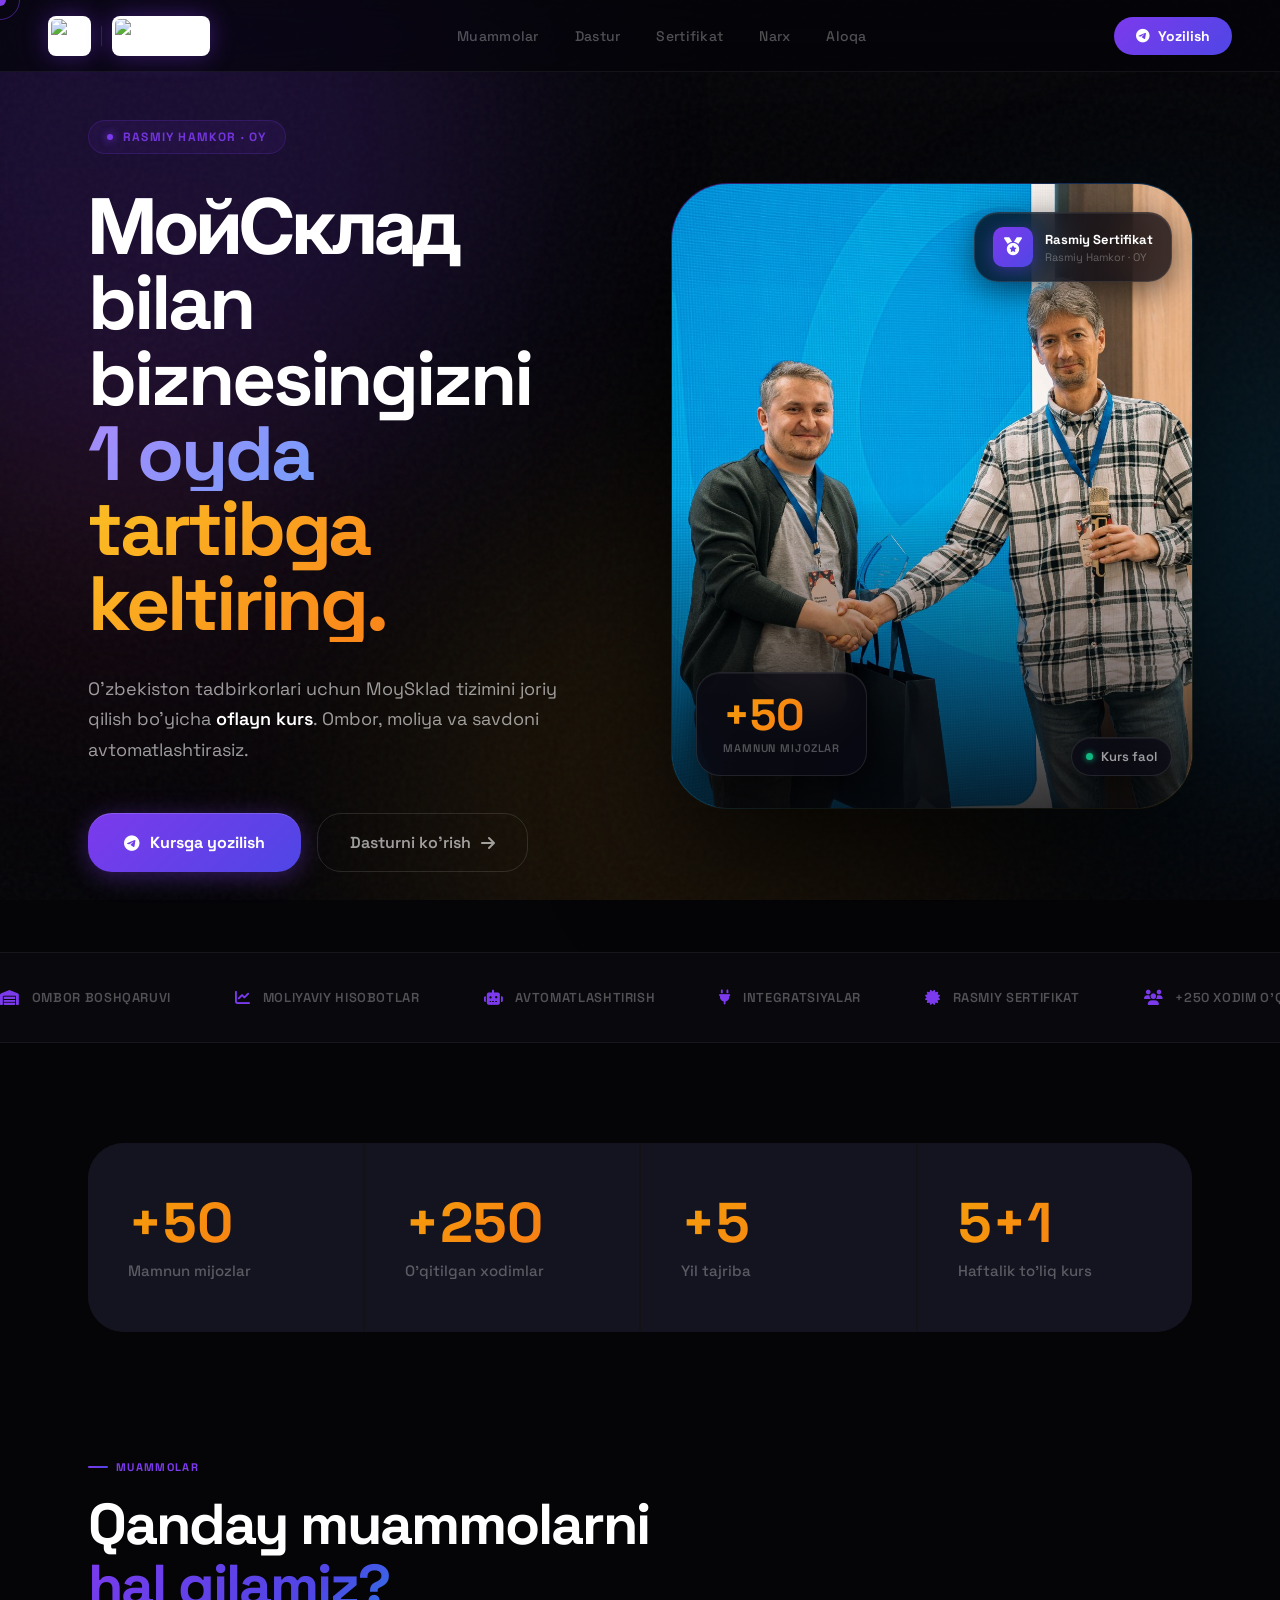
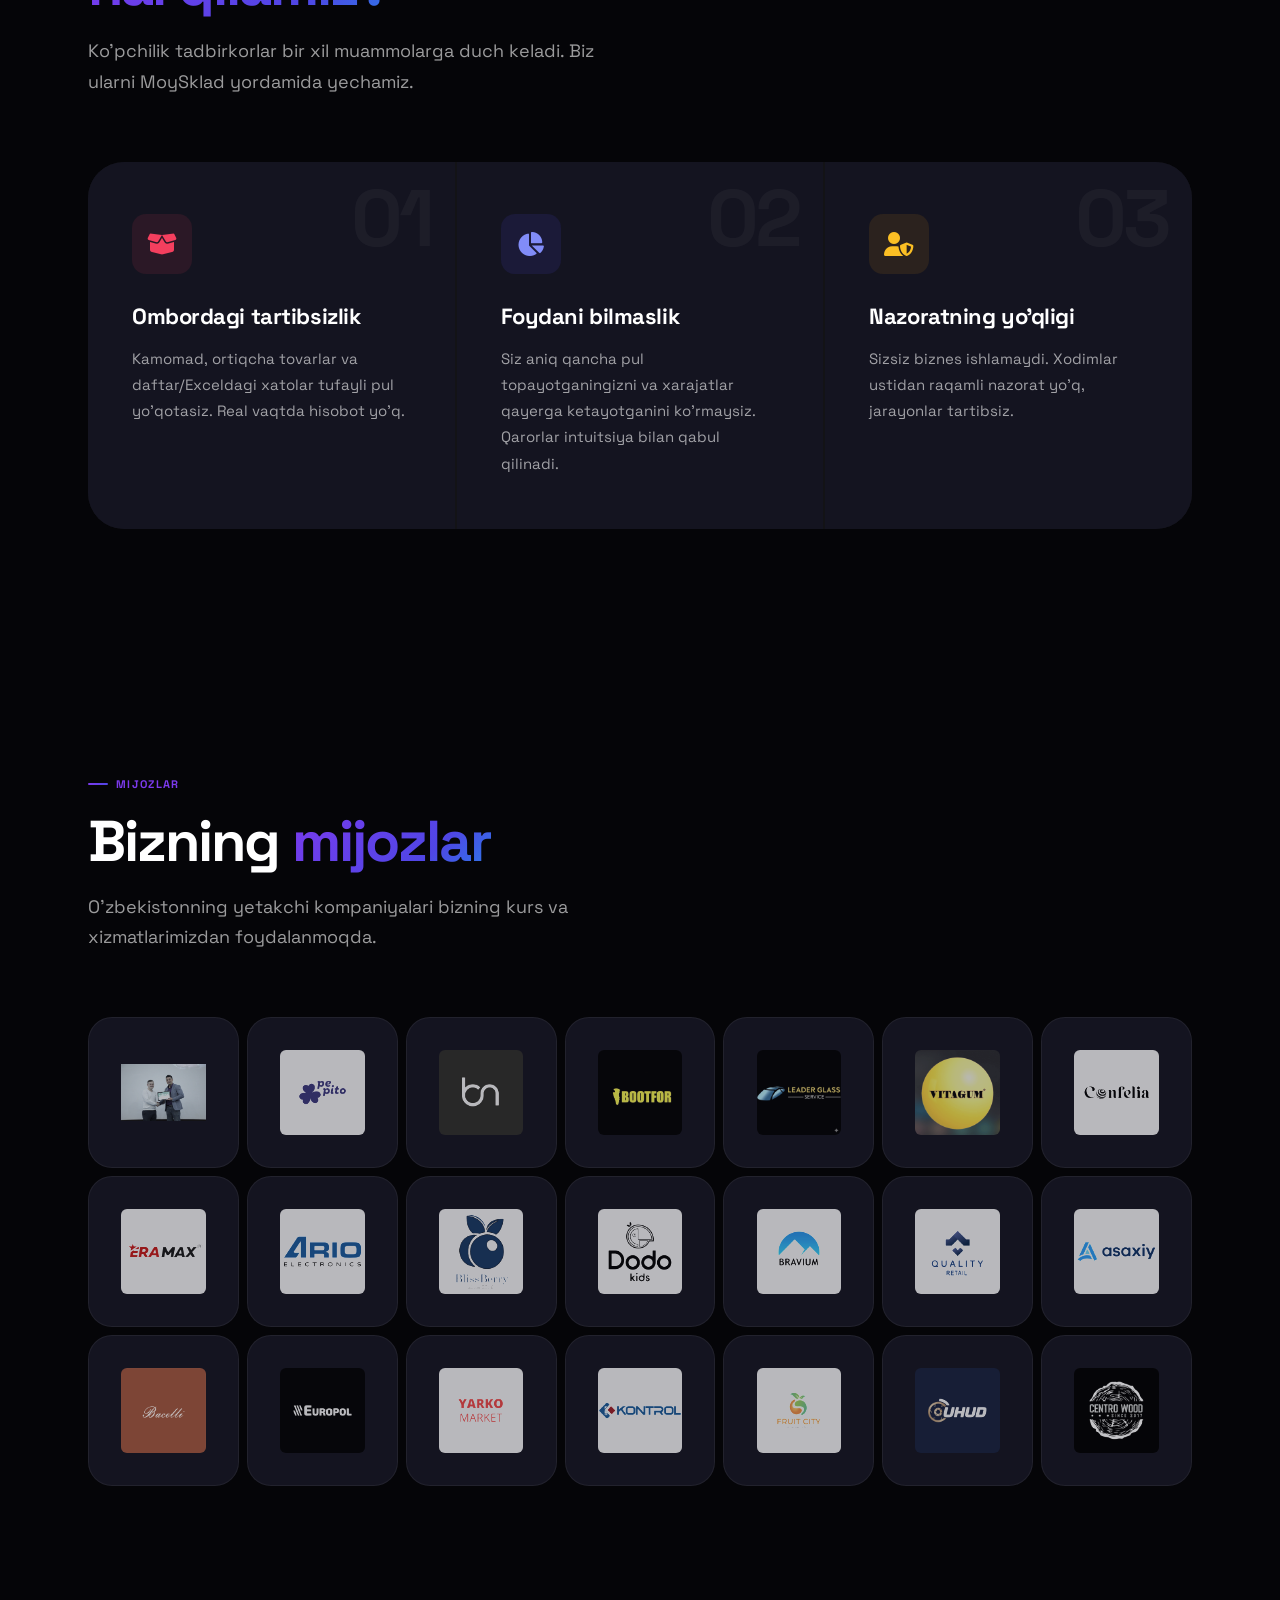
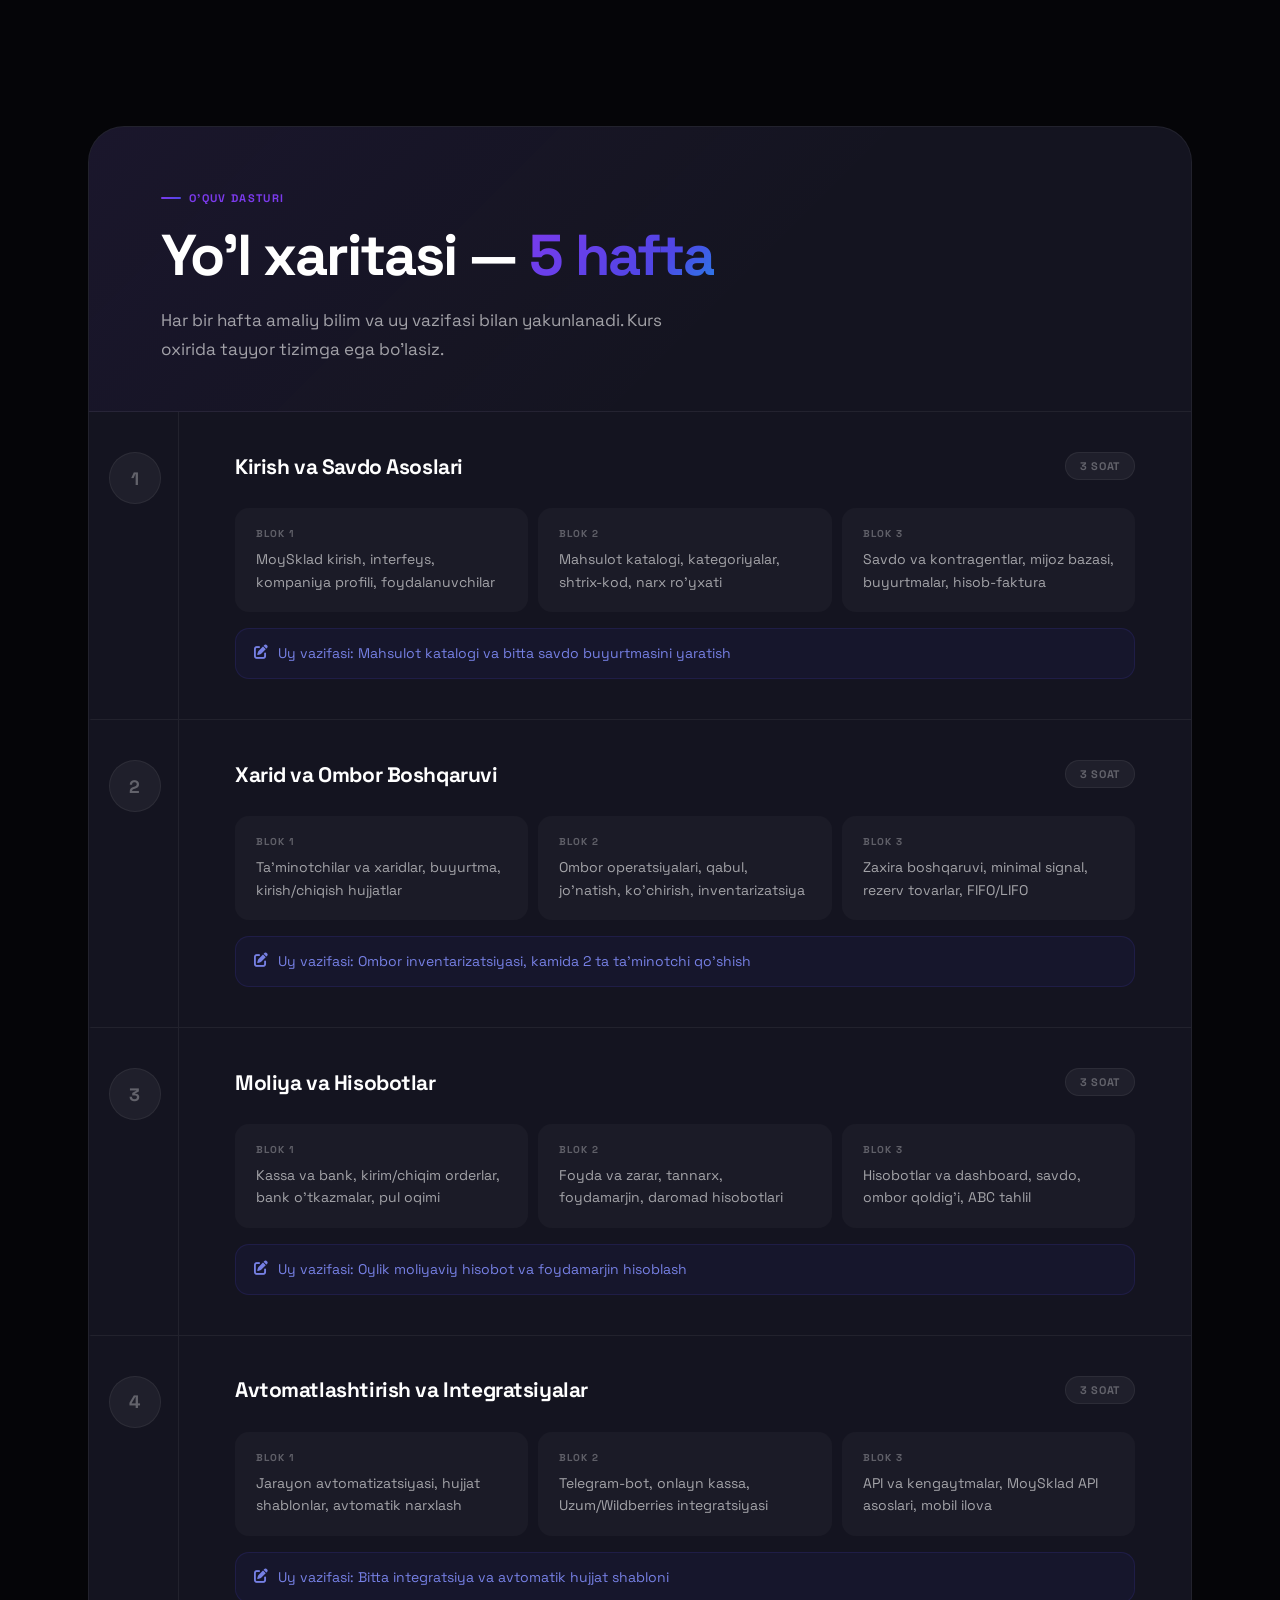
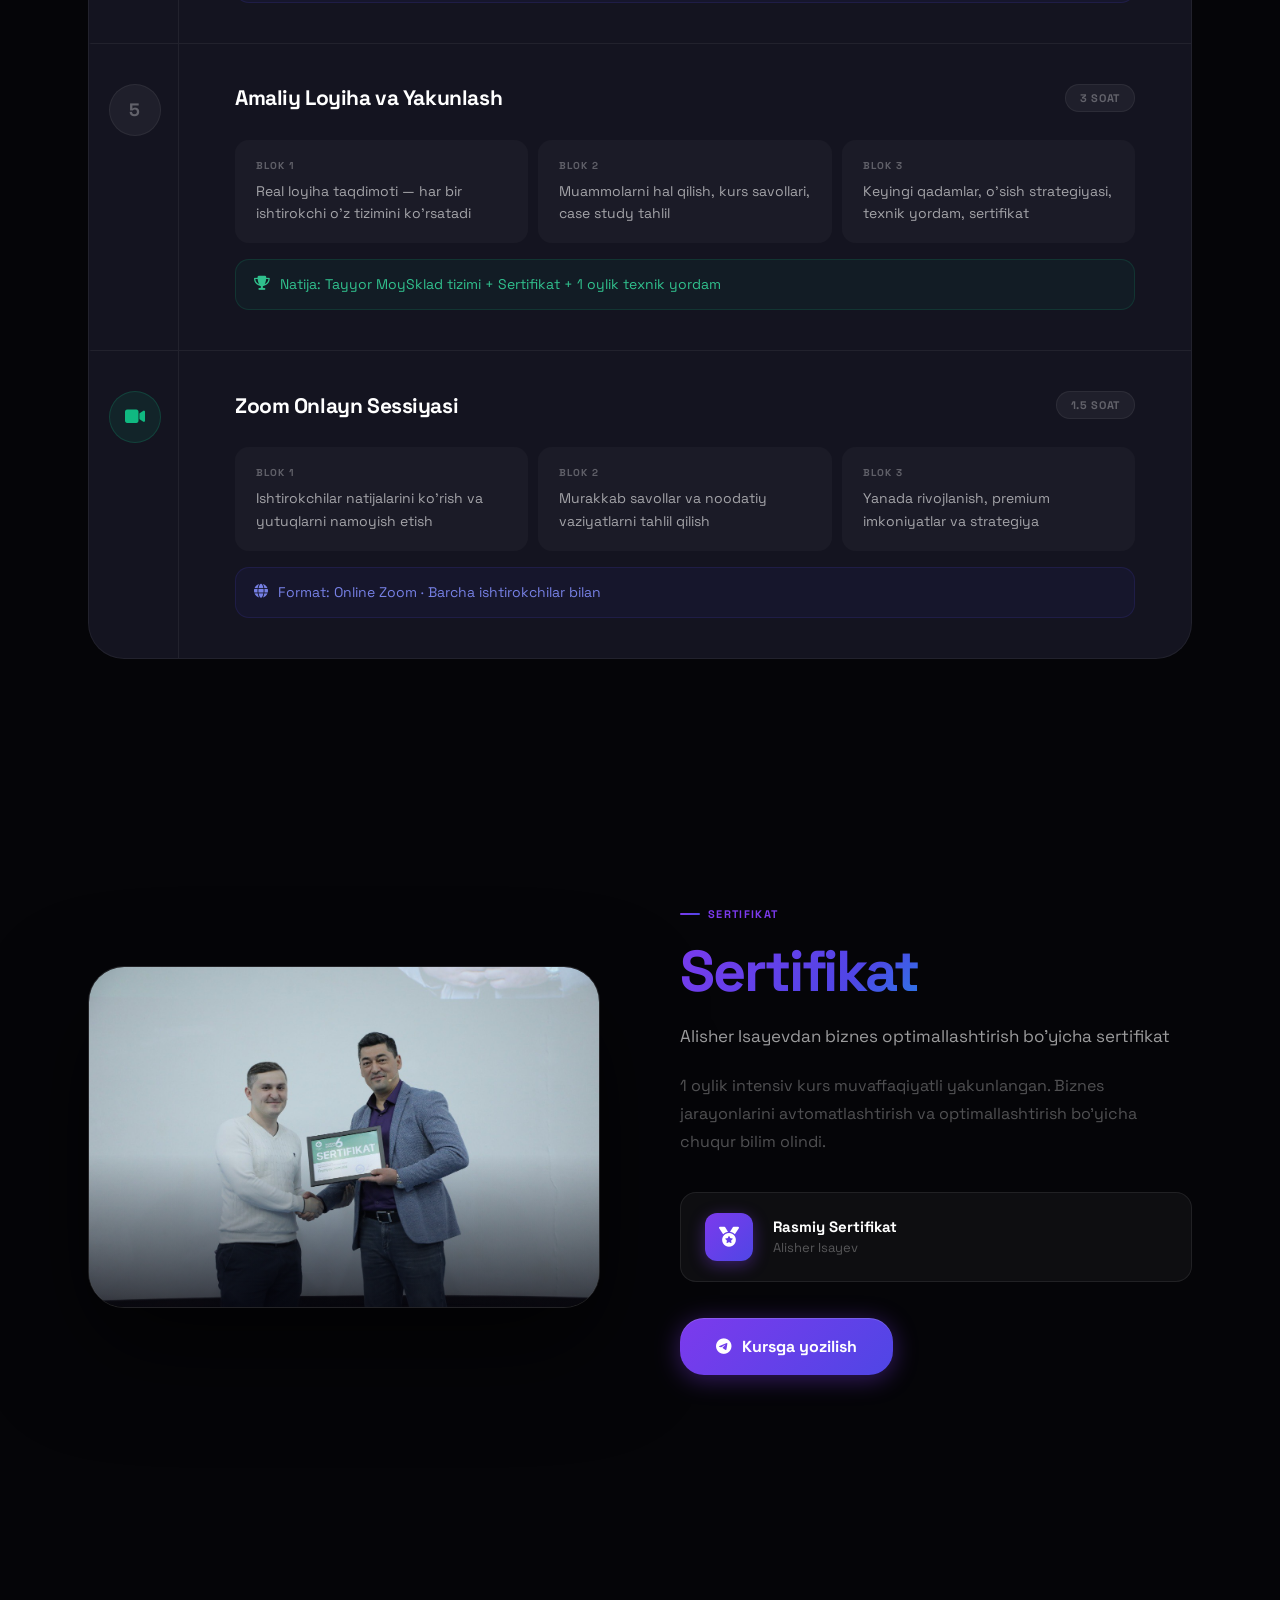
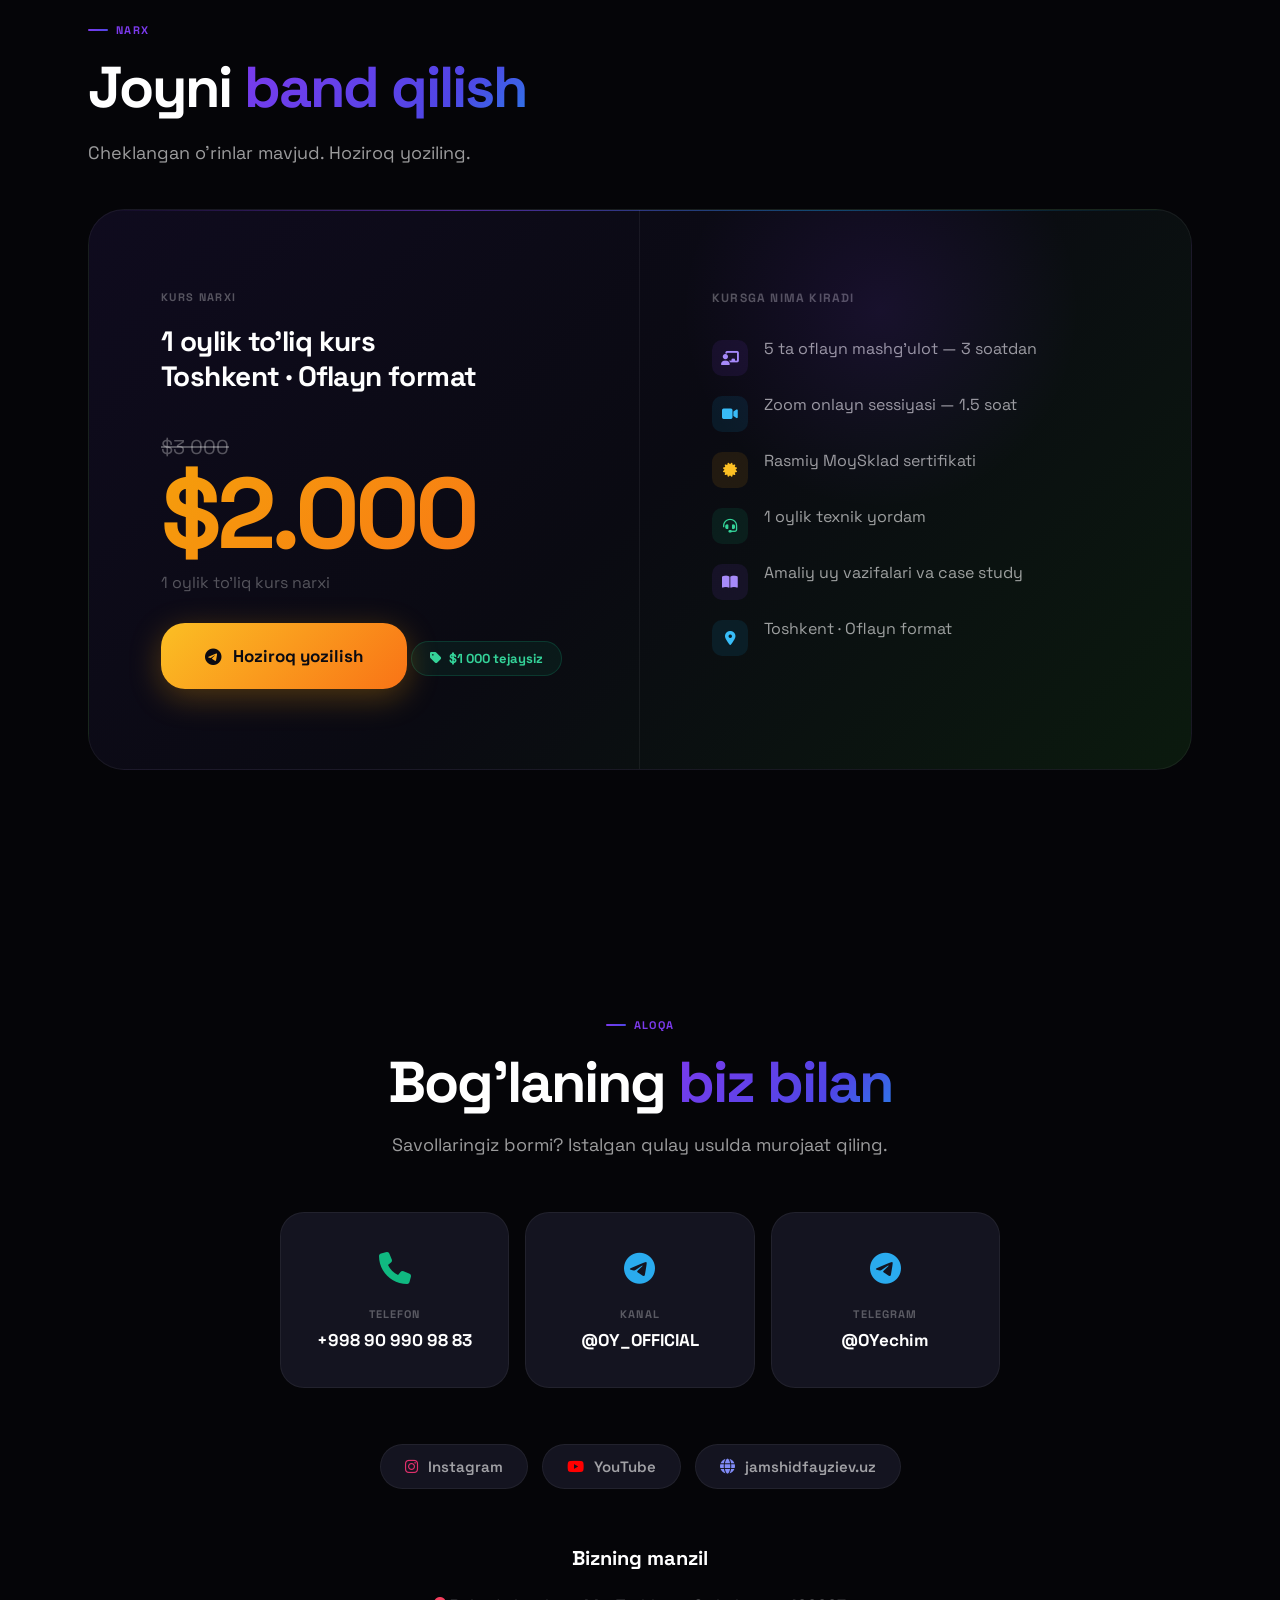
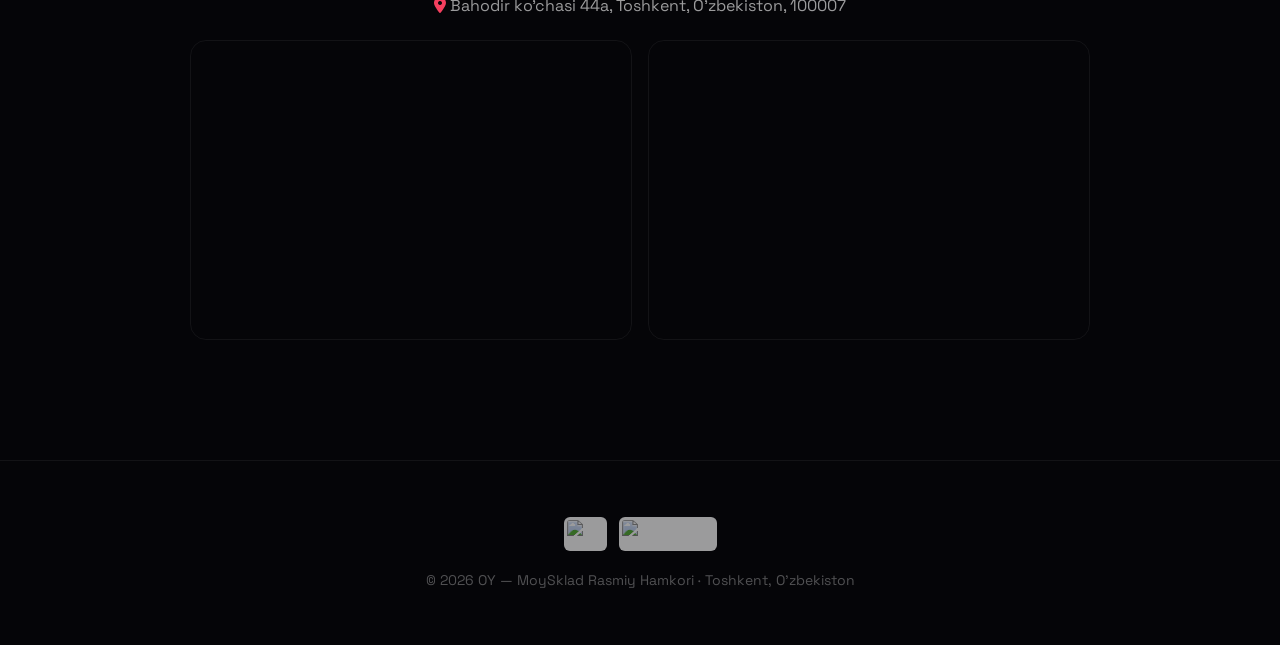
==== commit 438e3f5e: "SEO: og:image:alt qo'shildi, description 148 chargacha qisqartirildi https://claude.ai/code/session_" ====
--- a/index.html
+++ b/index.html
@@ -6,7 +6,7 @@
 
 <!-- SEO: Primary Meta -->
 <title>МойСклад O'zbekistonda — Oflayn Kurs | OY Rasmiy Hamkor</title>
-<meta name="description" content="MoySklad tizimini o'rganing — O'zbekistondagi yagona rasmiy hamkor OY tomonidan 5 haftalik oflayn kurs. Ombor, moliya va savdoni avtomatlashtiring. Toshkent. Alisher Isayev — sertifikatlangan MoySklad ekspert.">
+<meta name="description" content="O'zbekistonda MoySklad bo'yicha 5 haftalik oflayn kurs. Rasmiy hamkor OY, Alisher Isayev. Ombor, moliya, savdoni avtomatlashtiring. Toshkent. $2000.">
 <meta name="keywords" content="MoySklad, МойСклад, MoySklad Uzbekistan, MoySklad kurs, OY rasmiy hamkor, Alisher Isayev, ERP Uzbekistan, ombor boshqaruvi, biznes avtomatlashtirish">
 <meta name="author" content="Alisher Isayev — OY, MoySklad Rasmiy Hamkori">
 <meta name="robots" content="index, follow, max-image-preview:large, max-snippet:-1, max-video-preview:-1">
@@ -19,6 +19,7 @@
 <meta property="og:title" content="МойСклад O'zbekistonda — 5 haftalik oflayn kurs | OY">
 <meta property="og:description" content="O'zbekistondagi yagona rasmiy hamkor OY tomonidan MoySklad tizimini joriy qilish bo'yicha oflayn kurs. 50+ mamnun mijoz. Alisher Isayev — sertifikatlangan ekspert.">
 <meta property="og:image" content="https://jamshidfayziev.uz/hero.jpg">
+<meta property="og:image:alt" content="Alisher Isayev — MoySklad sertifikatlangan ekspert, OY rasmiy hamkor">
 <meta property="og:image:width" content="1200">
 <meta property="og:image:height" content="630">
 <meta property="og:url" content="https://jamshidfayziev.uz/">
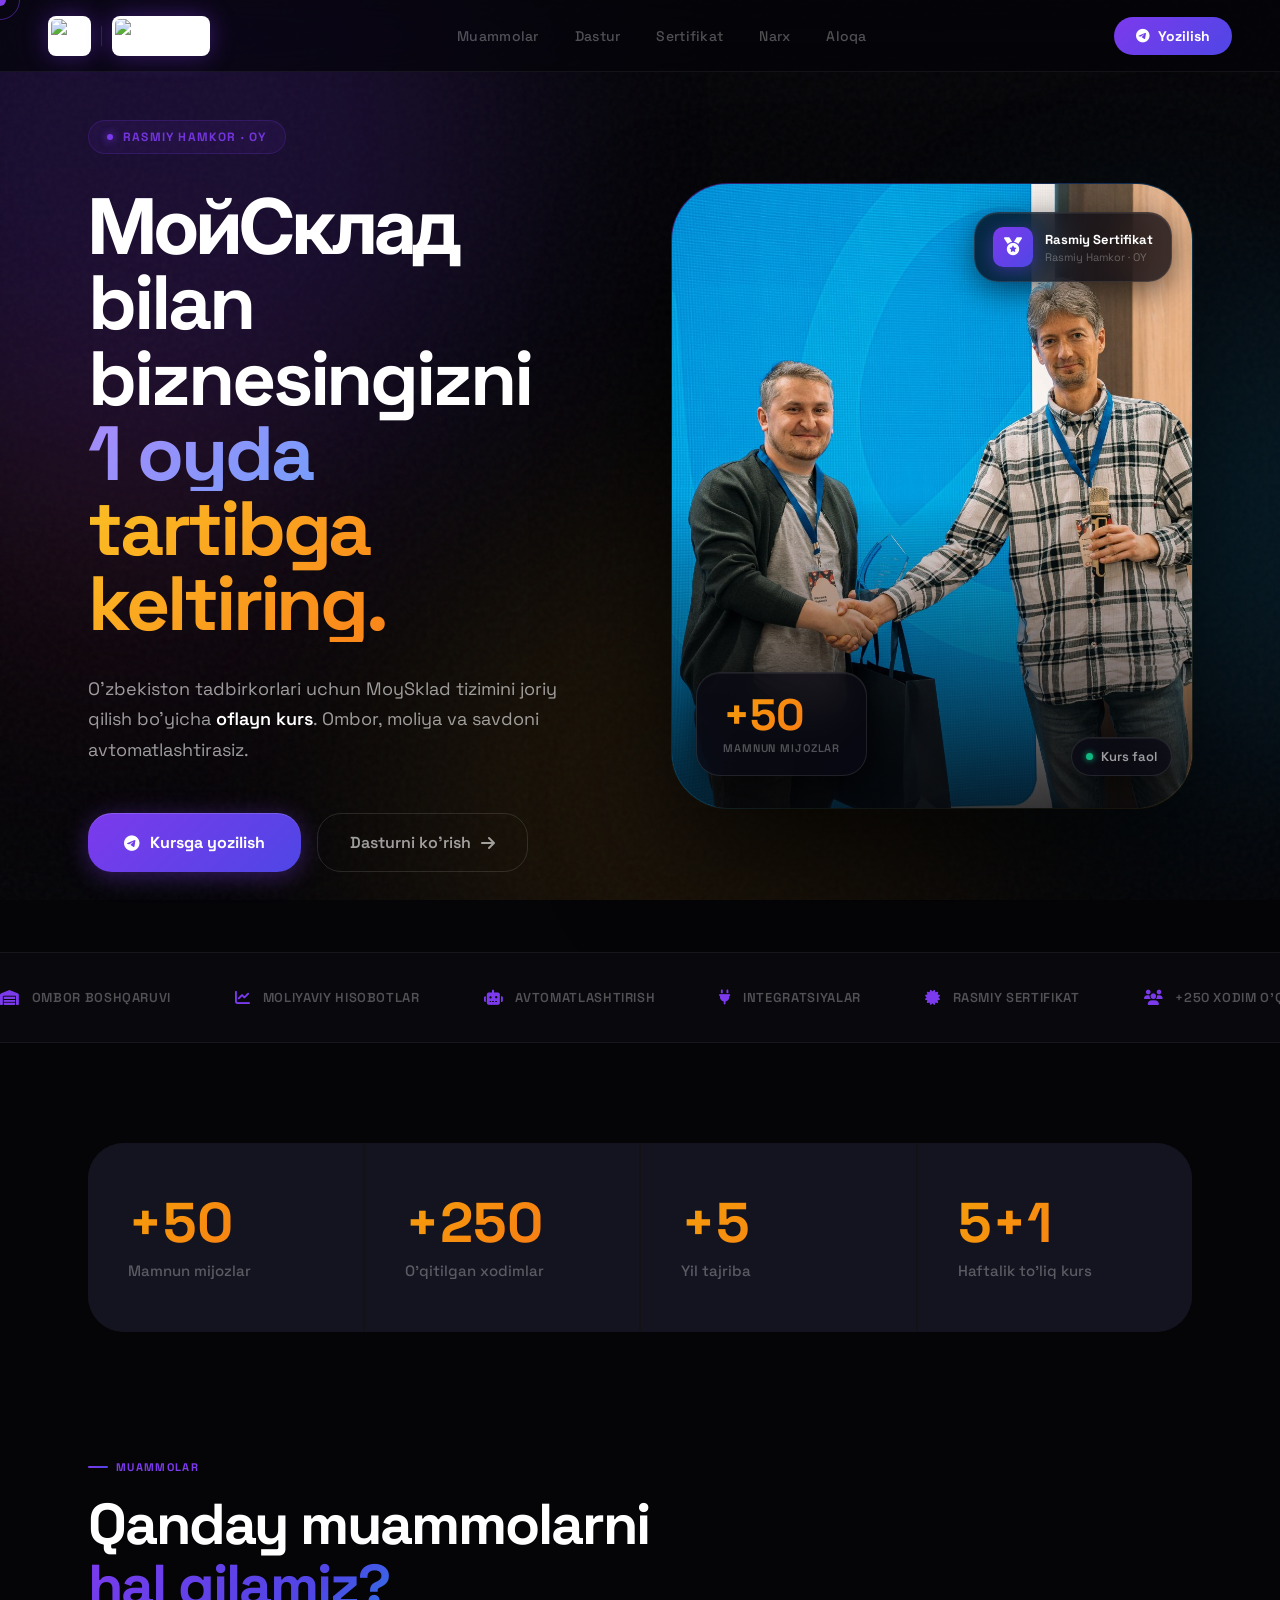
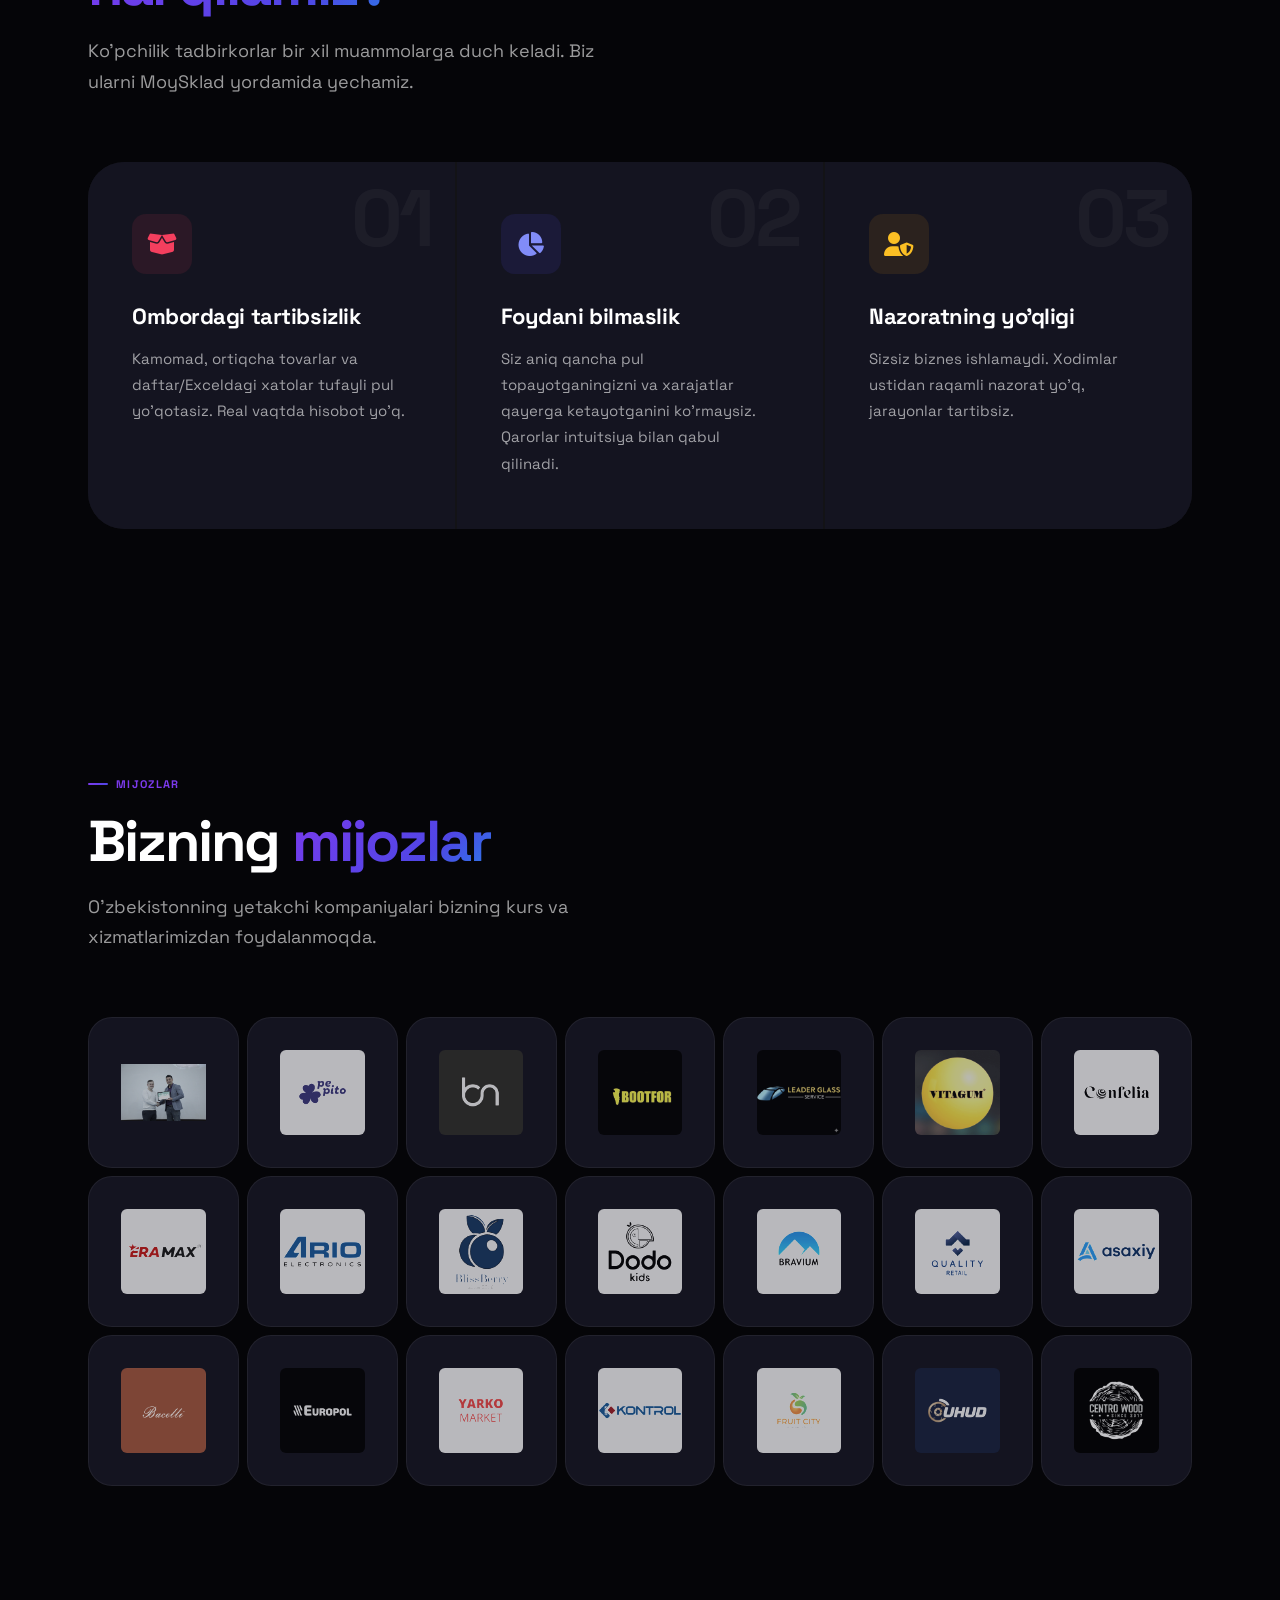
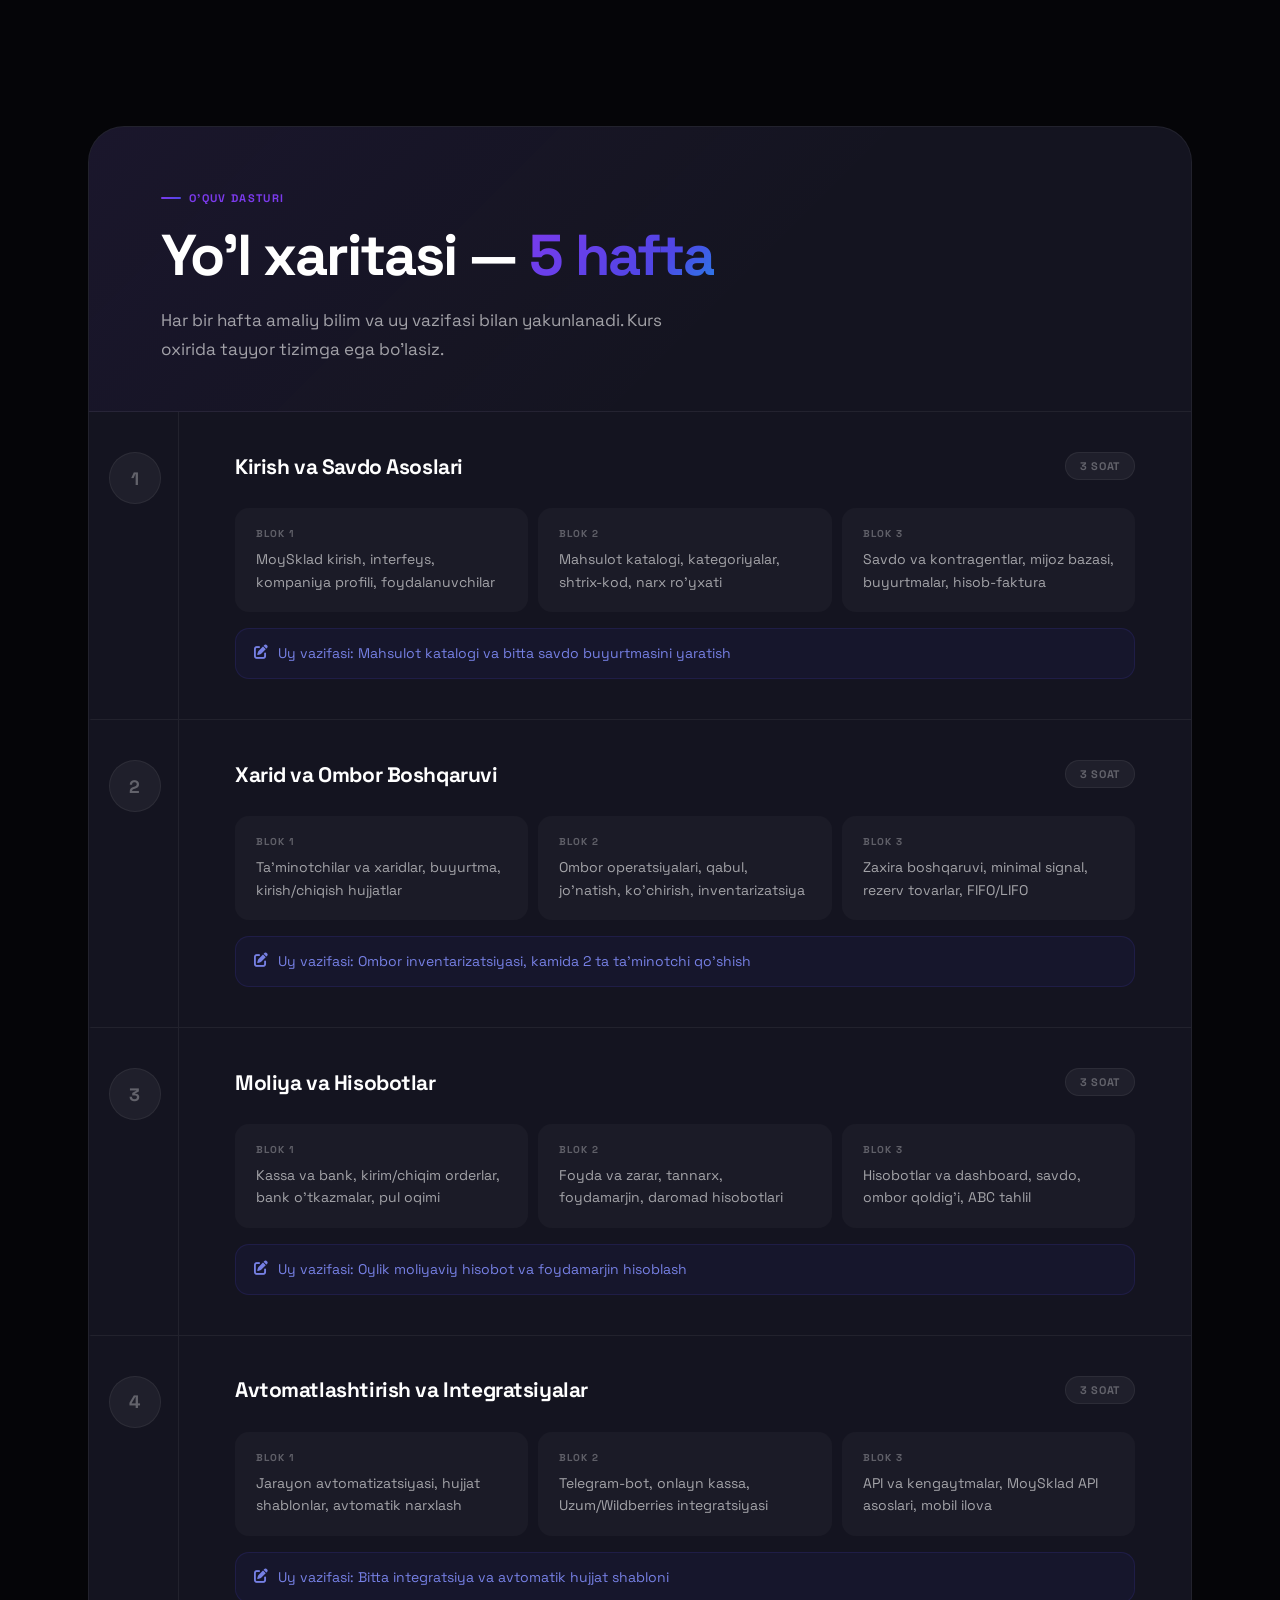
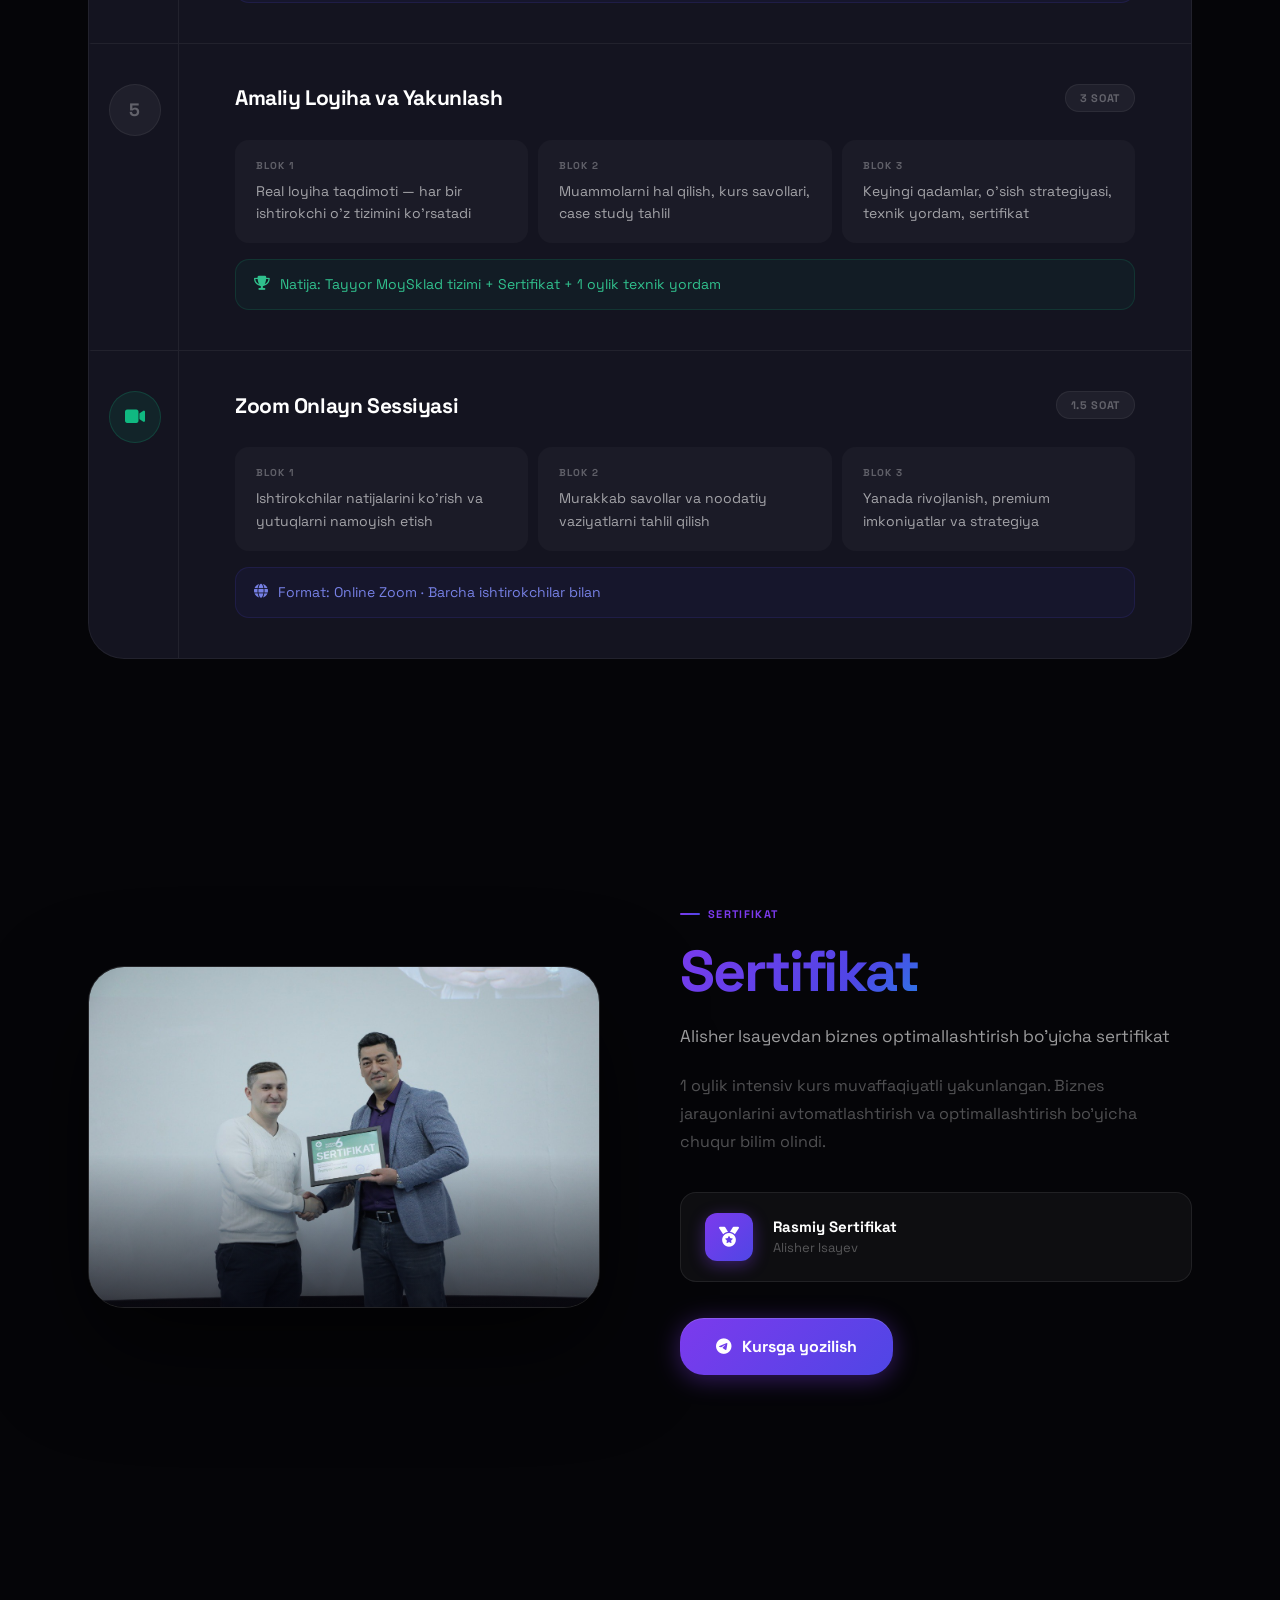
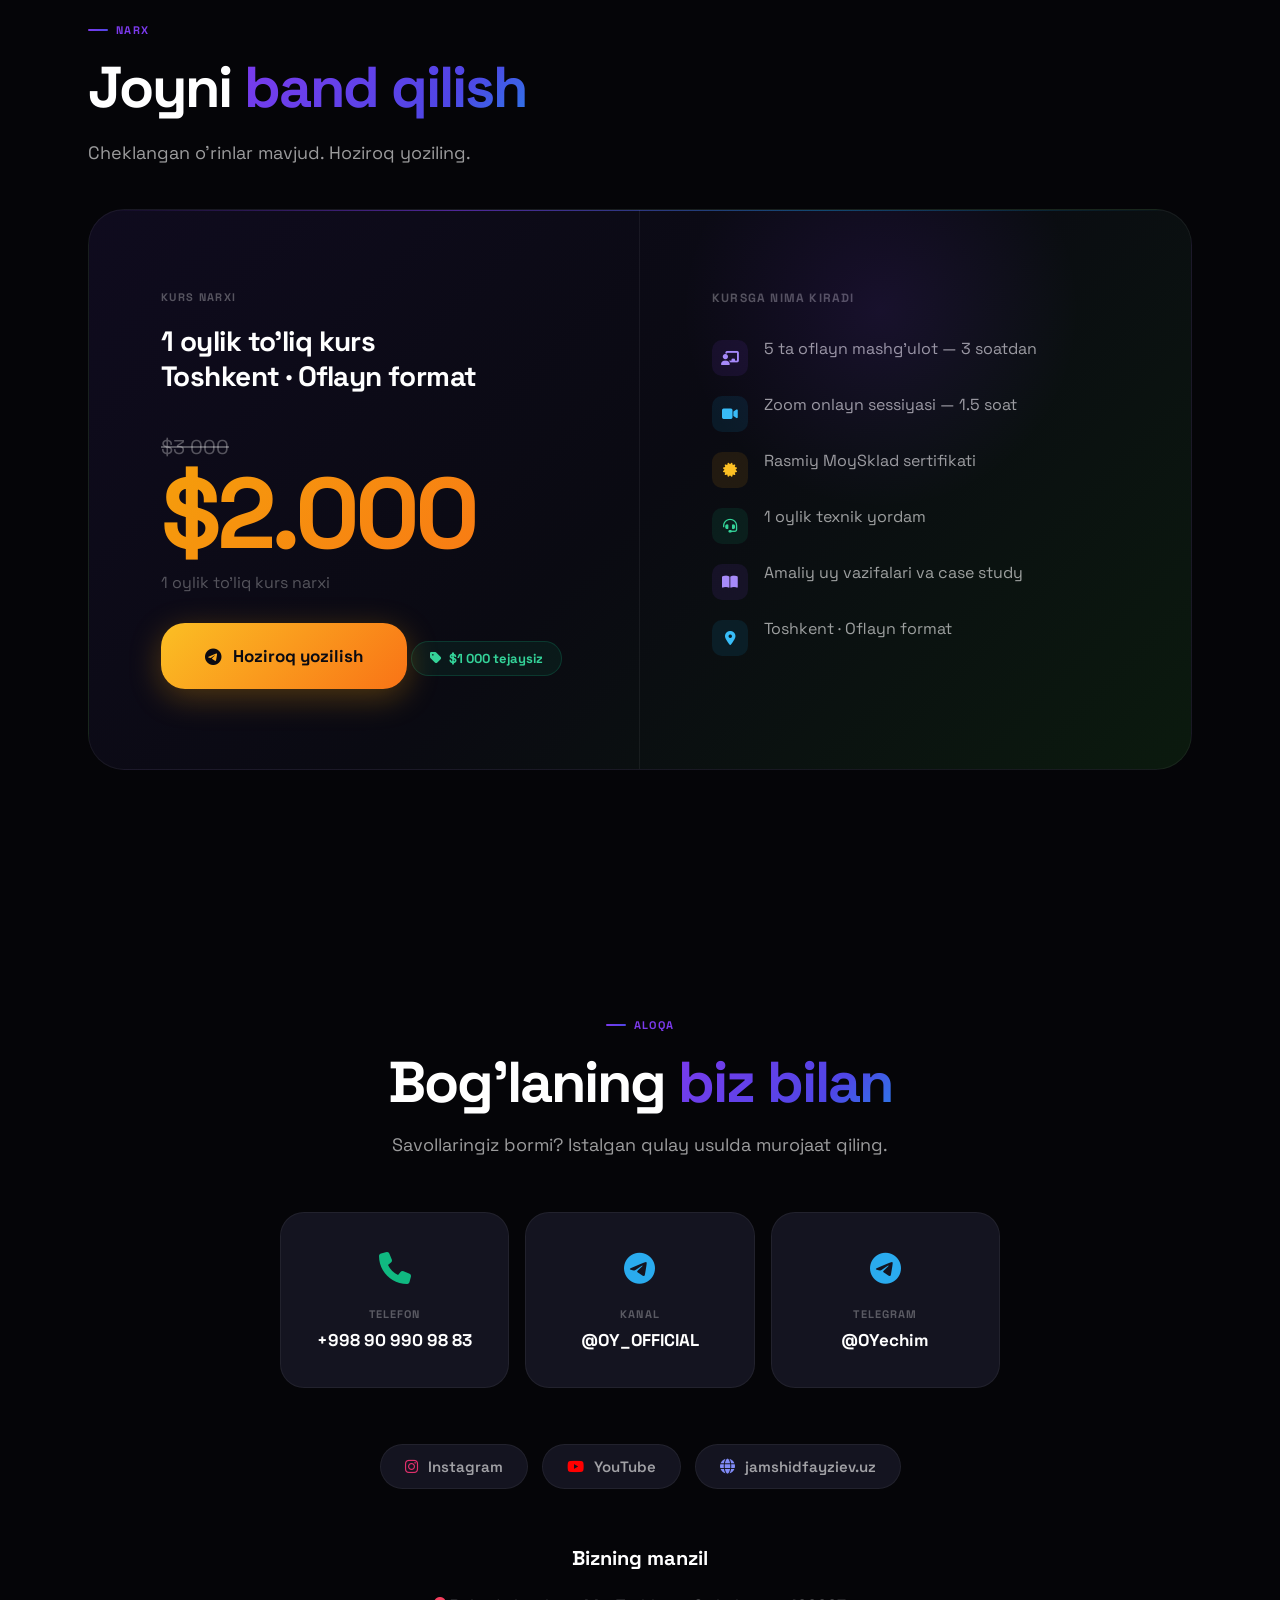
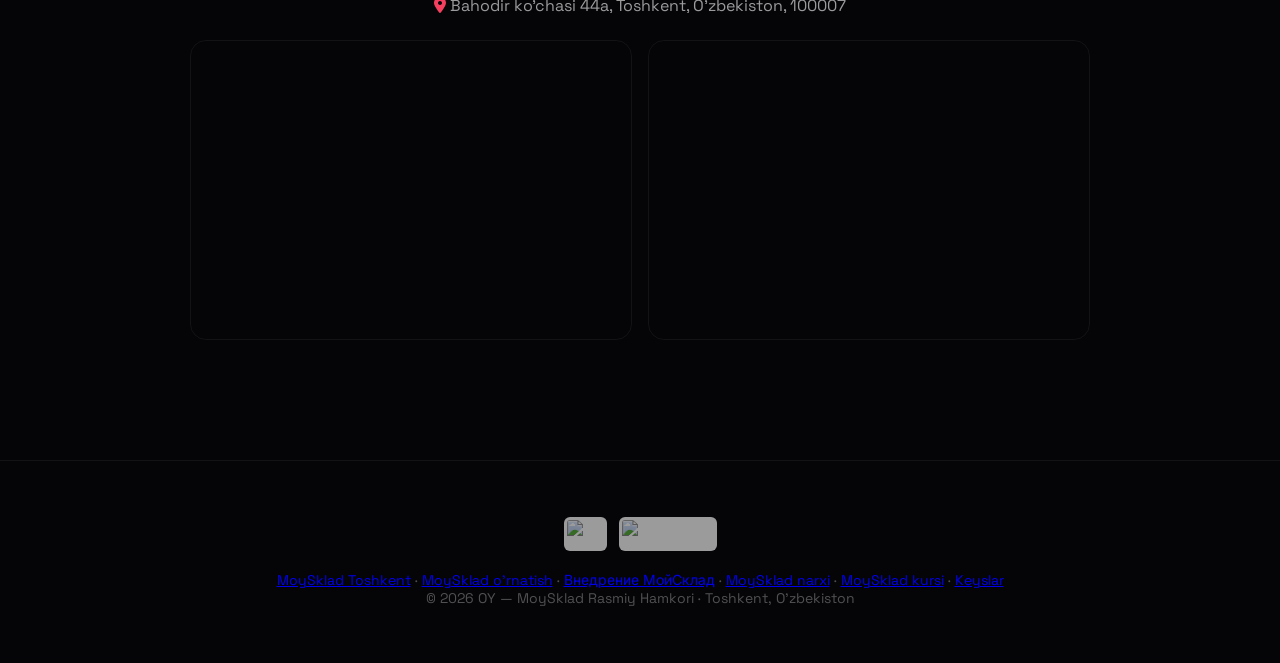
==== commit 96964a51: "SEO: 6 ta yangi sahifa, sitemap yangilandi, bosh sahifadan ichki havolalar Co-Authored-By: Claude Op" ====
--- a/index.html
+++ b/index.html
@@ -404,6 +404,7 @@
     <img src="https://i.ibb.co/BHCjyPtZ/image-2025-06-26-15-56-32.png" alt="OY">
     <img src="https://i.ibb.co/5hWFwXJw/diploma.png" alt="MoySklad">
   </div>
+  <p class="foot-links"><a href="/moysklad-toshkent/">MoySklad Toshkent</a> · <a href="/moysklad-ornatish/">MoySklad o'rnatish</a> · <a href="/vnedrenie-moysklad/">Внедрение МойСклад</a> · <a href="/moysklad-narxi/">MoySklad narxi</a> · <a href="/moysklad-kurs/">MoySklad kursi</a> · <a href="/keyslar/">Keyslar</a></p>
   <p>© 2026 OY — MoySklad Rasmiy Hamkori · Toshkent, O'zbekiston</p>
 </footer>
 
